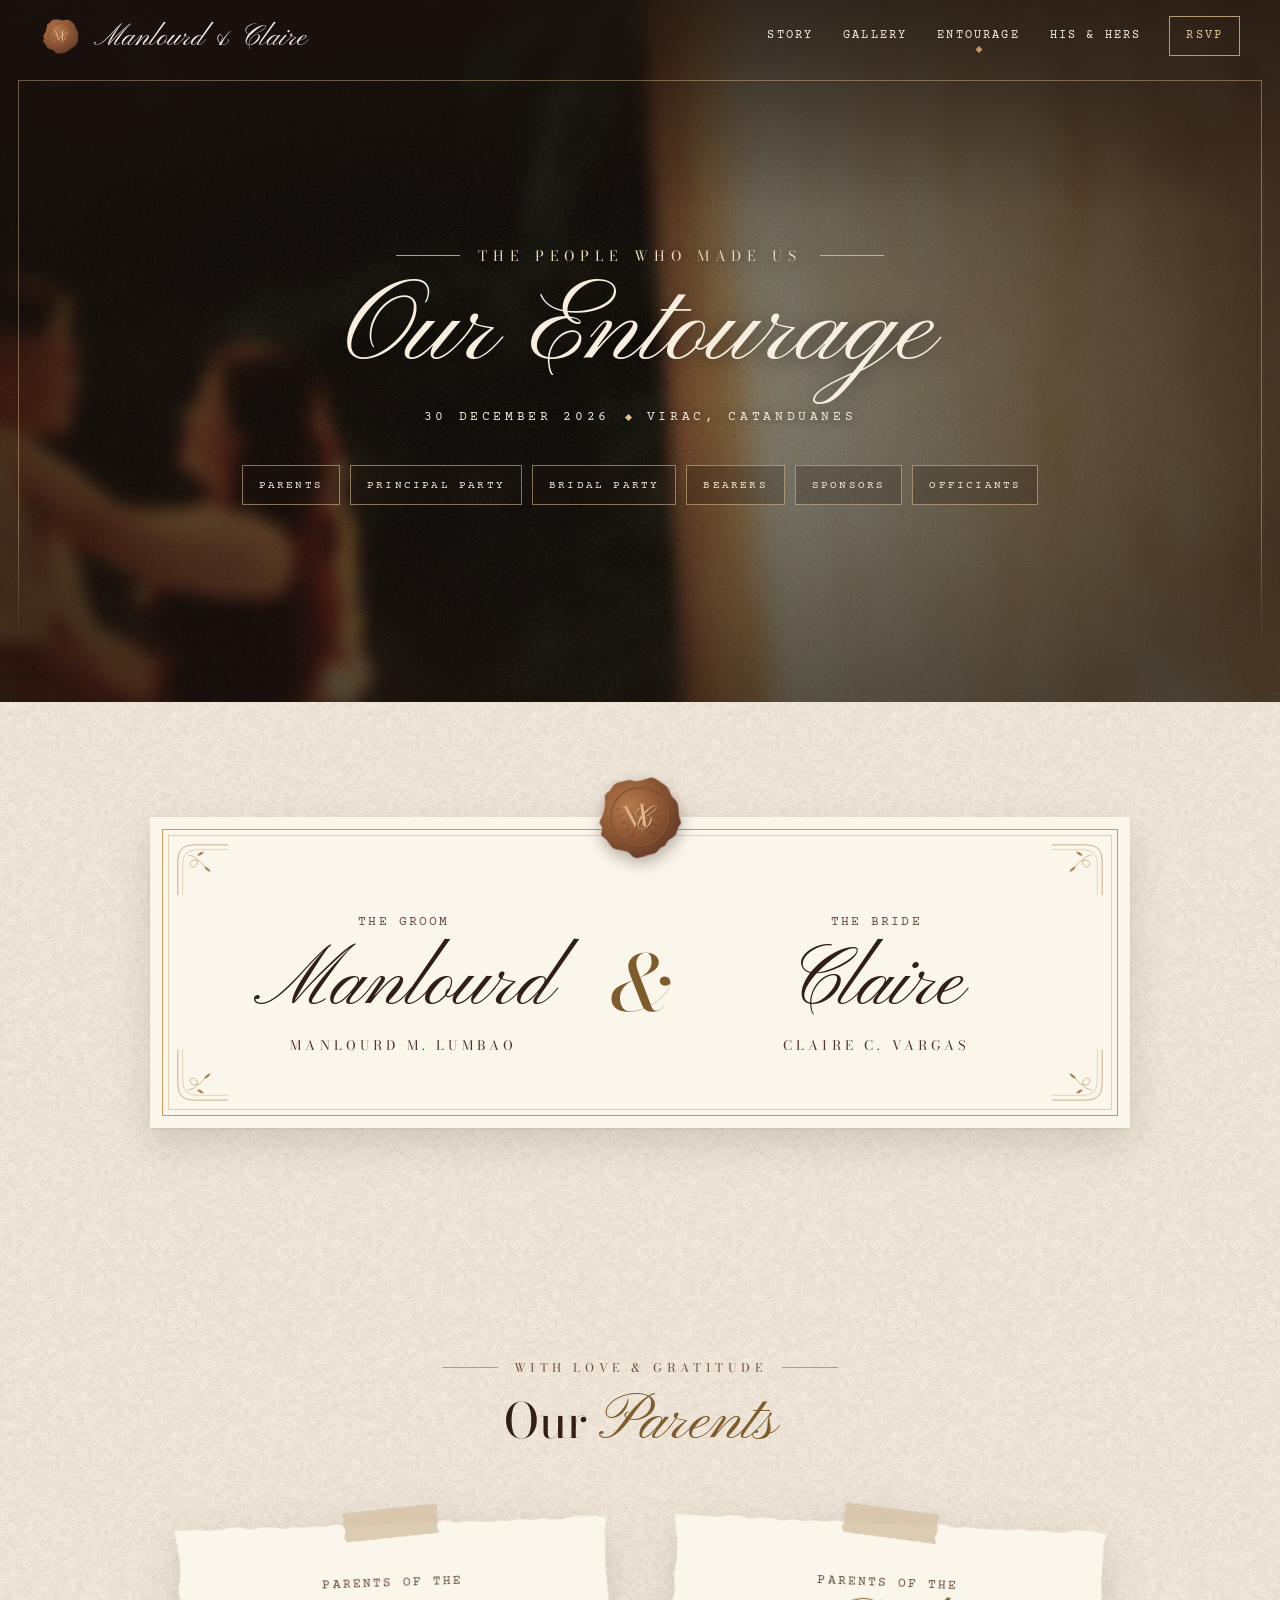
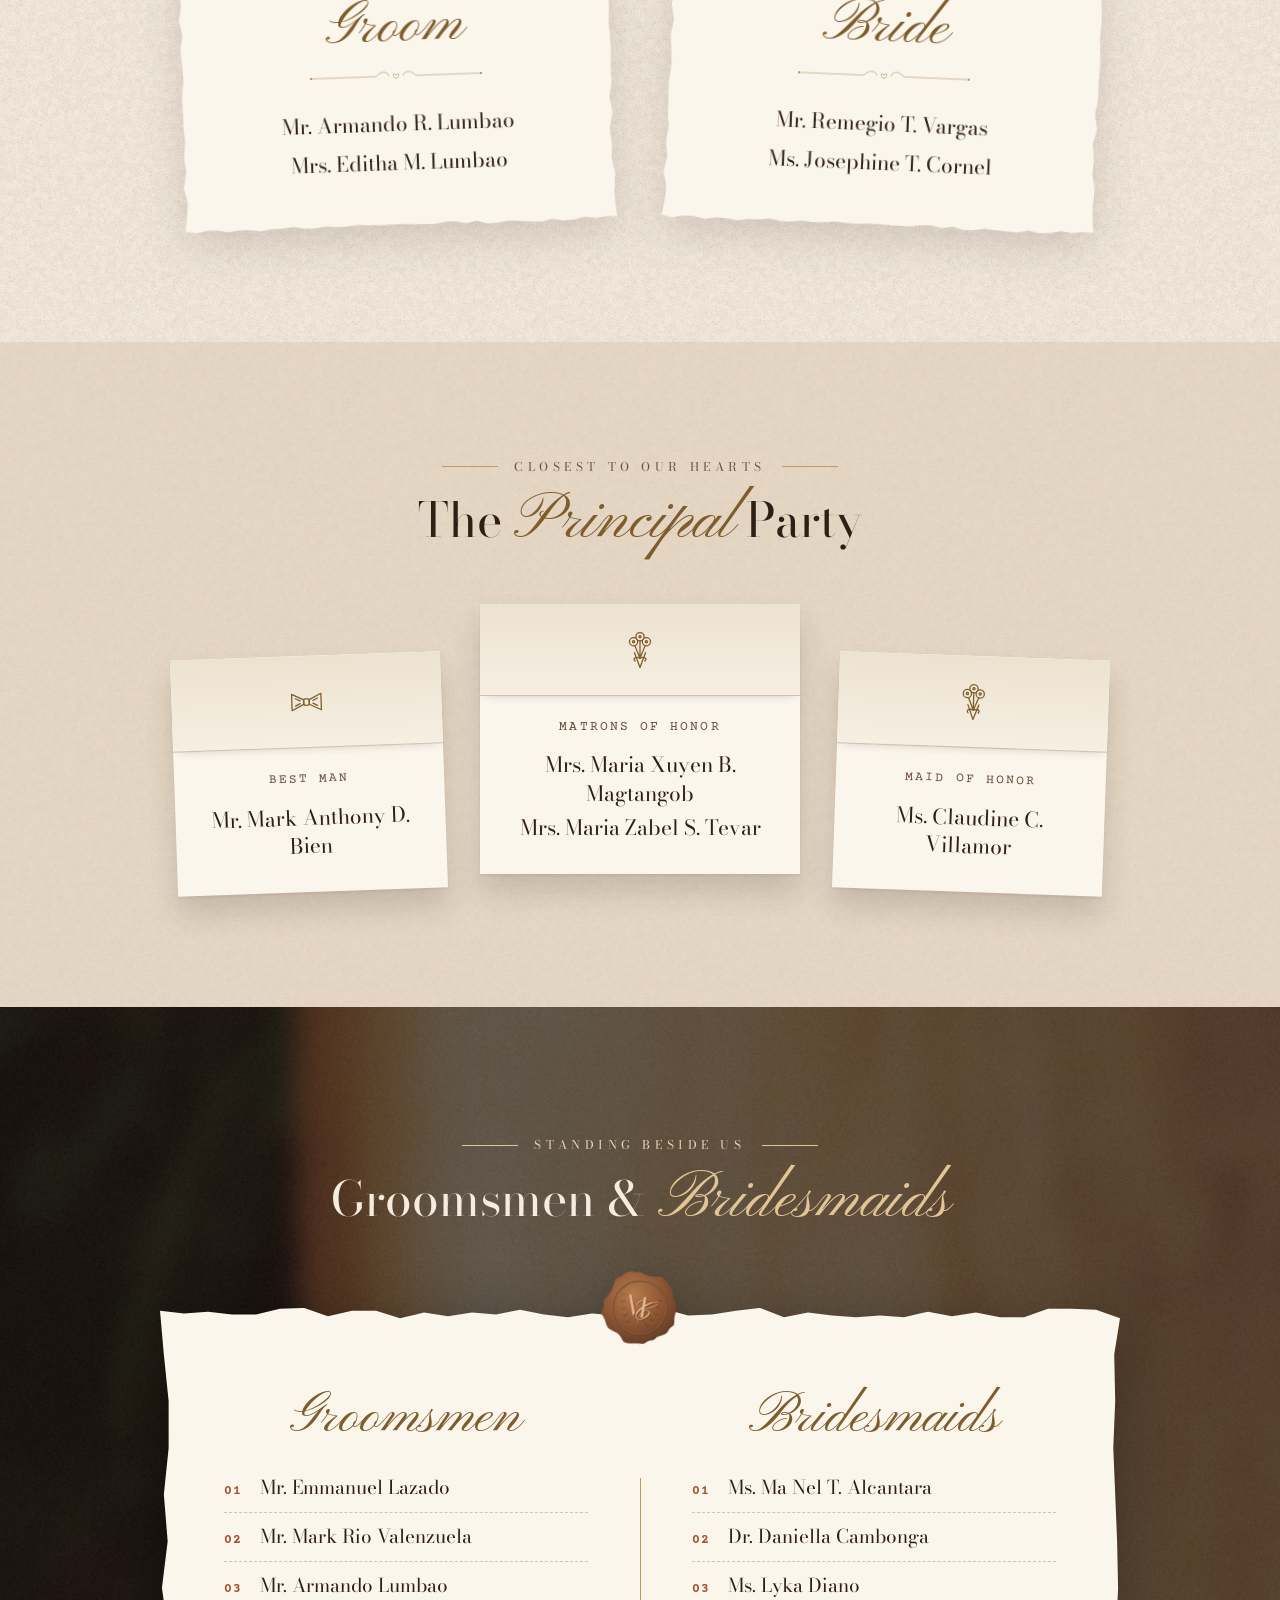
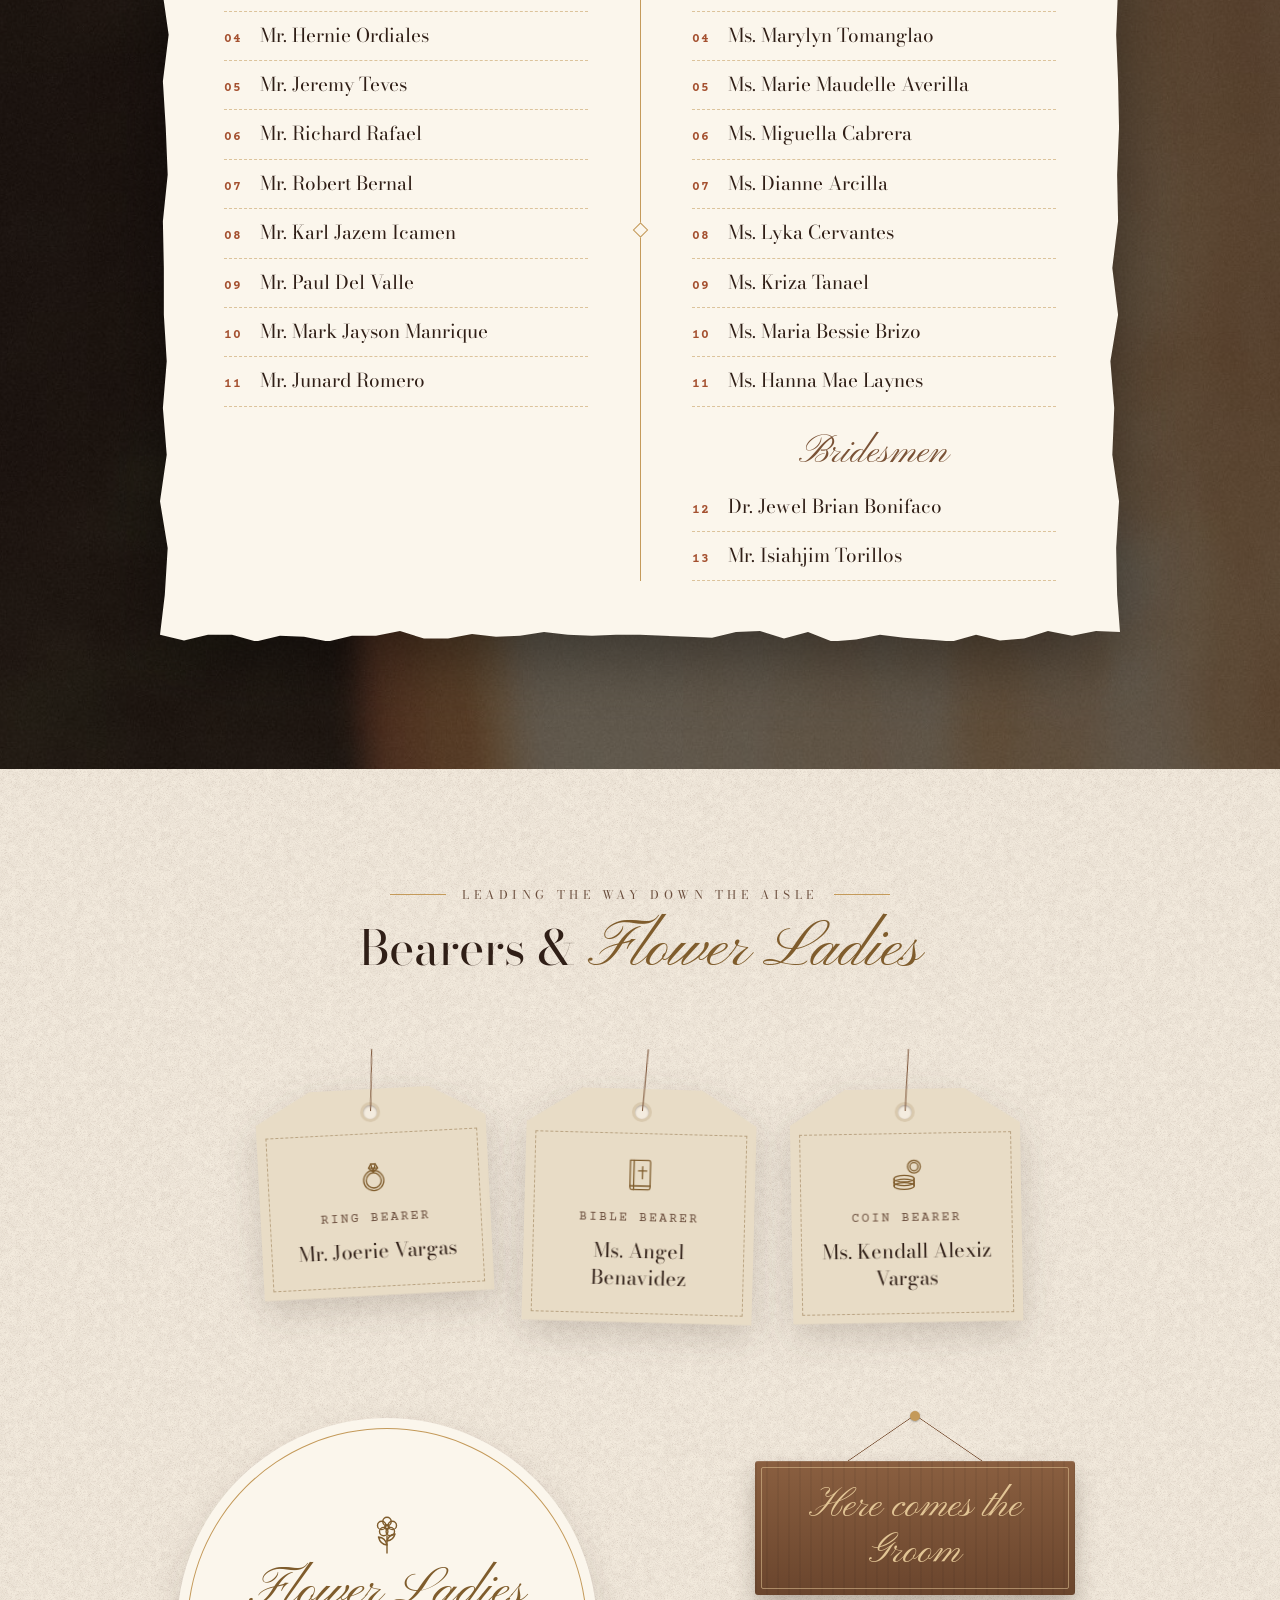
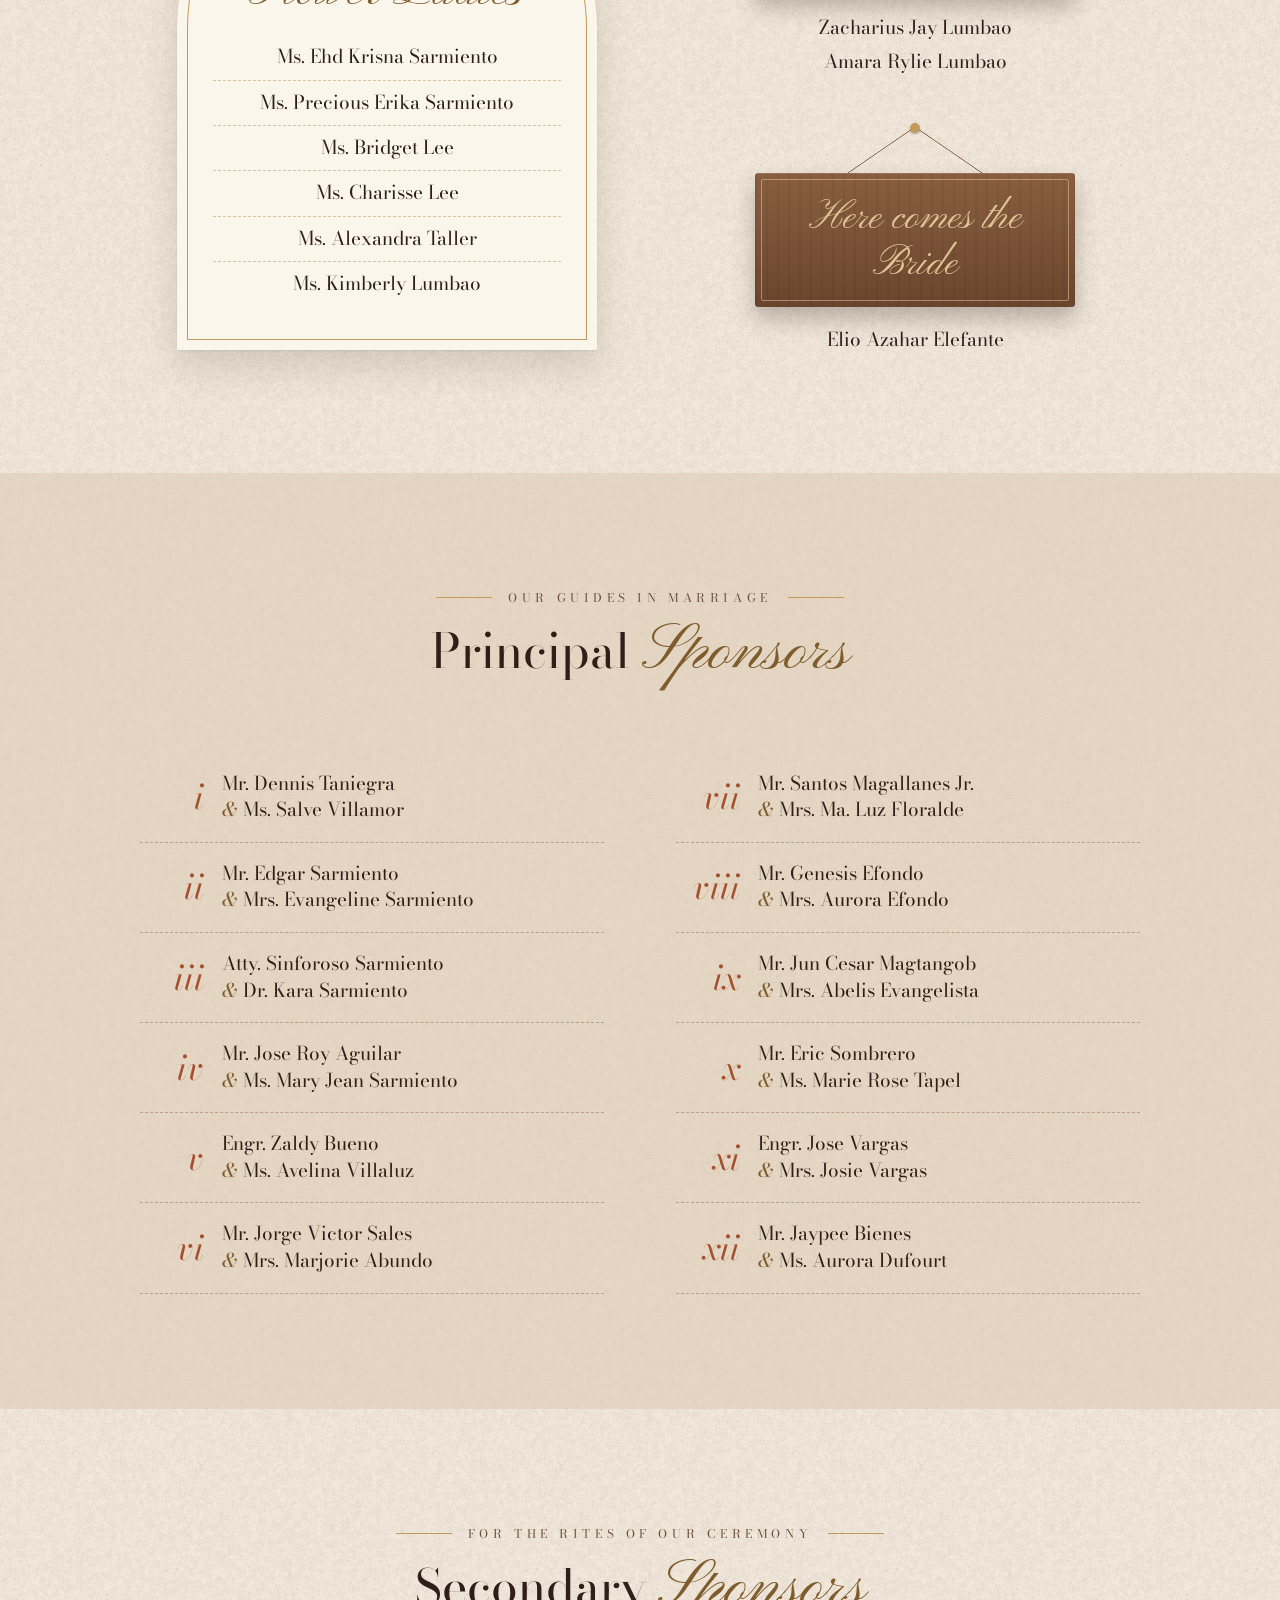
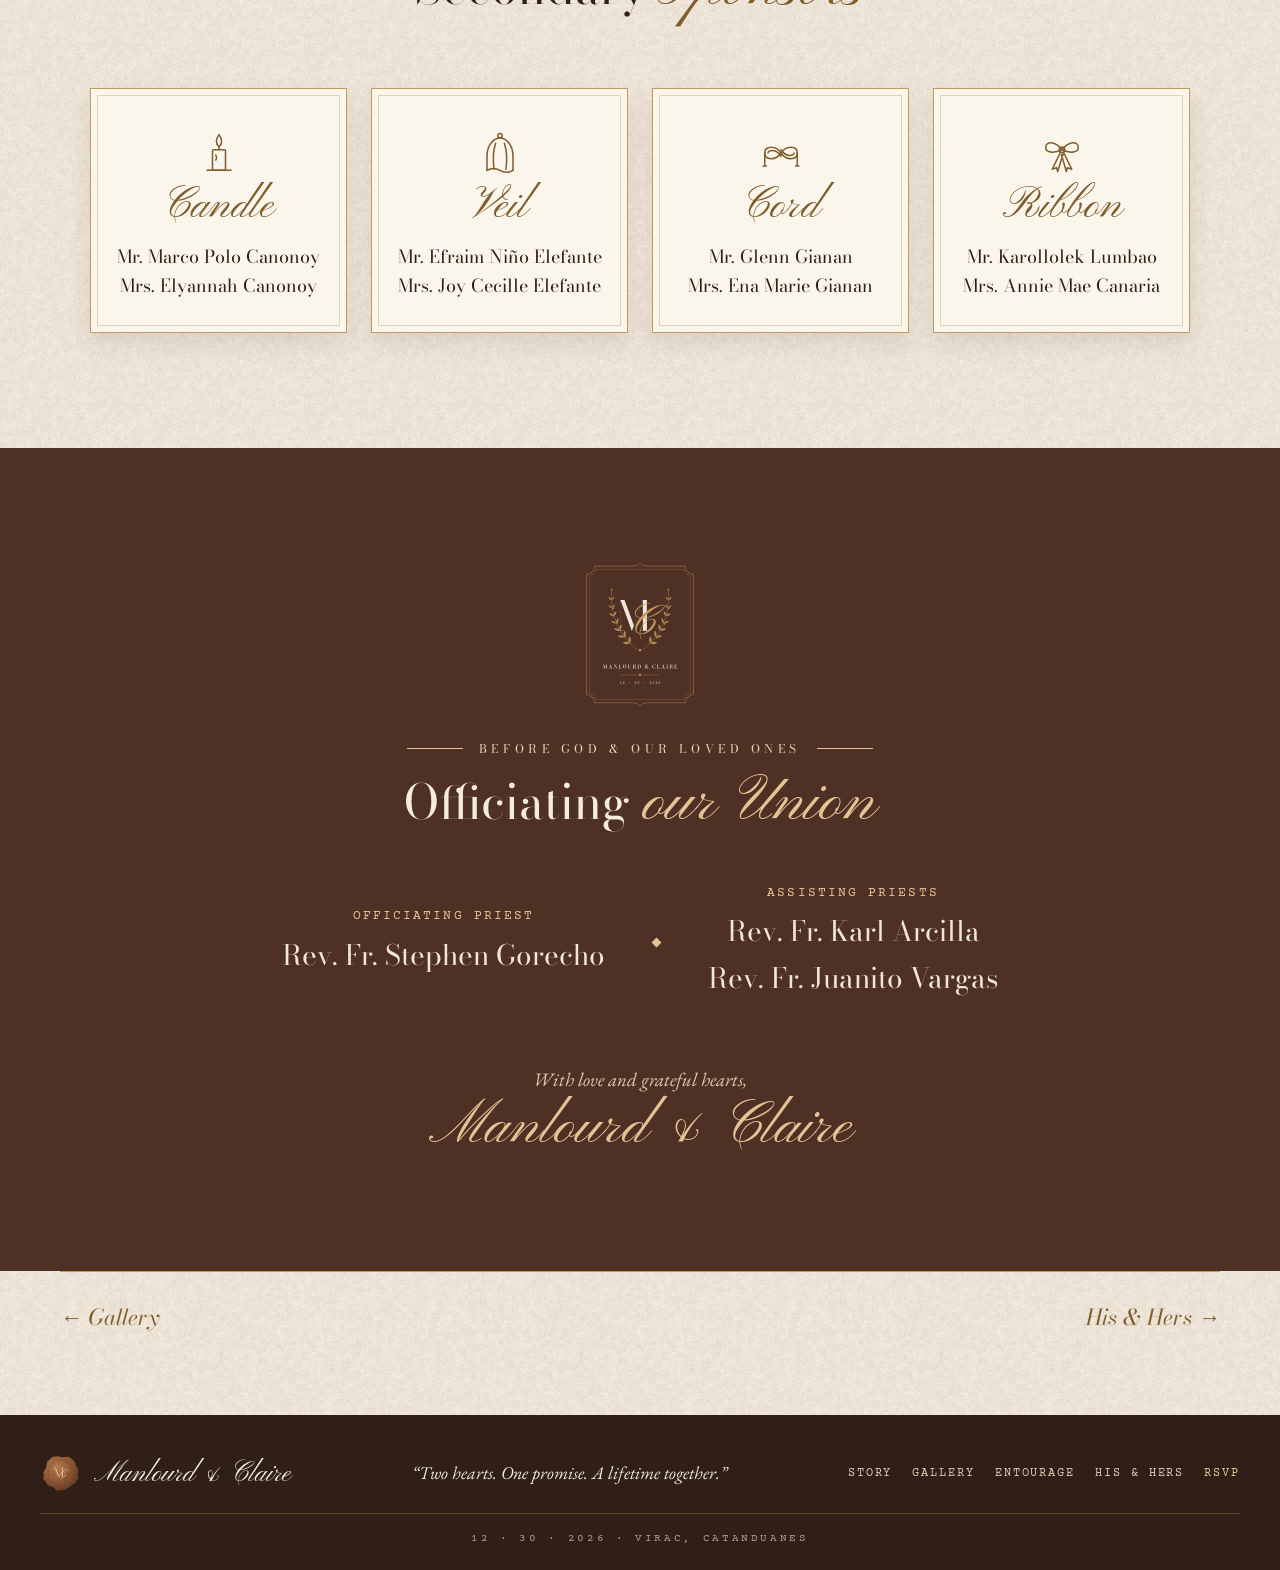
==== entourage.html @ 91a41cbd "first upload" ====
<!doctype html>
<html lang="en">
<head>
  <meta charset="utf-8">
  <meta name="viewport" content="width=device-width, initial-scale=1">
  <title>Our Entourage | Manlourd &amp; Claire</title>
  <meta name="description" content="The people who made us — the entourage of Manlourd & Claire, December 30, 2026, Virac, Catanduanes.">
  <meta name="theme-color" content="#4E3025">
  <link rel="icon" href="assets/img/wax-seal.svg" type="image/svg+xml">
  <link rel="preconnect" href="https://fonts.googleapis.com">
  <link rel="preconnect" href="https://fonts.gstatic.com" crossorigin>
  <link href="https://fonts.googleapis.com/css2?family=Bodoni+Moda:ital,opsz,wght@0,6..96,400..600;1,6..96,400&family=Courier+Prime&family=EB+Garamond:ital,wght@0,400;0,500;1,400&family=Pinyon+Script&display=swap" rel="stylesheet">
  <link rel="stylesheet" href="assets/css/style.css">
</head>
<body>
<a class="skip" href="#main">Skip to content</a>

<svg class="sprite" aria-hidden="true" focusable="false">
  <defs>
    <symbol id="i-bowtie" viewBox="0 0 48 48"><g fill="none" stroke="currentColor" stroke-width="1.4" stroke-linecap="round" stroke-linejoin="round"><path d="M8 15 L21 21.5 V26.5 L8 33 Z"/><path d="M40 15 L27 21.5 V26.5 L40 33 Z"/><rect x="21" y="20.5" width="6" height="7" rx="1.6"/><path d="M12 20 L17 22.5 M12 28 L17 25.5 M36 20 L31 22.5 M36 28 L31 25.5"/></g></symbol>
    <symbol id="i-bouquet" viewBox="0 0 48 48"><g fill="none" stroke="currentColor" stroke-width="1.4" stroke-linecap="round" stroke-linejoin="round"><circle cx="17" cy="15" r="4.5"/><circle cx="31" cy="15" r="4.5"/><circle cx="24" cy="9.5" r="4.5"/><circle cx="17" cy="15" r="1.2"/><circle cx="31" cy="15" r="1.2"/><circle cx="24" cy="9.5" r="1.2"/><path d="M18.5 19.5 L24 33 M29.5 19.5 L24 33 M24 14 V33"/><path d="M18 27 L24 43 L30 27"/><path d="M24 33 c-5 -2.5 -8 .5 -5.5 3 M24 33 c5 -2.5 8 .5 5.5 3"/></g></symbol>
    <symbol id="i-ring" viewBox="0 0 48 48"><g fill="none" stroke="currentColor" stroke-width="1.4" stroke-linecap="round" stroke-linejoin="round"><circle cx="24" cy="30" r="11"/><circle cx="24" cy="30" r="8.2"/><path d="M19 16.5 L21.5 12 H26.5 L29 16.5 L24 21 Z"/><path d="M19 16.5 H29 M21.5 12 L24 21 L26.5 12"/></g></symbol>
    <symbol id="i-bible" viewBox="0 0 48 48"><g fill="none" stroke="currentColor" stroke-width="1.4" stroke-linecap="round" stroke-linejoin="round"><path d="M13 8 H33 a2 2 0 0 1 2 2 V38 a2 2 0 0 1 -2 2 H15 a2 2 0 0 1 -2 -2 Z"/><path d="M17 8 V40"/><path d="M26.5 15 V28 M22 19.5 H31"/><path d="M13 36 H35"/></g></symbol>
    <symbol id="i-coins" viewBox="0 0 48 48"><g fill="none" stroke="currentColor" stroke-width="1.4" stroke-linecap="round" stroke-linejoin="round"><ellipse cx="22" cy="36" rx="11" ry="3.6"/><path d="M11 36 V32 M33 36 V32"/><ellipse cx="22" cy="32" rx="11" ry="3.6"/><path d="M11 32 V28 M33 32 V28"/><ellipse cx="22" cy="28" rx="11" ry="3.6"/><circle cx="33" cy="15" r="7"/><circle cx="33" cy="15" r="4.4"/></g></symbol>
    <symbol id="i-flower" viewBox="0 0 48 48"><g fill="none" stroke="currentColor" stroke-width="1.4" stroke-linecap="round" stroke-linejoin="round"><circle cx="24" cy="11.5" r="4.2"/><circle cx="29.3" cy="15.4" r="4.2"/><circle cx="27.3" cy="21.6" r="4.2"/><circle cx="20.7" cy="21.6" r="4.2"/><circle cx="18.7" cy="15.4" r="4.2"/><circle cx="24" cy="17" r="2.2"/><path d="M24 26 V43"/><path d="M24 35 c-4 -.5 -7.5 -3.5 -8.5 -8 4.5 .5 7.5 3.5 8.5 8z"/><path d="M24 31 c4 -.5 7 -3 8 -7 -4 .5 -7 3 -8 7z"/></g></symbol>
    <symbol id="i-candle" viewBox="0 0 48 48"><g fill="none" stroke="currentColor" stroke-width="1.4" stroke-linecap="round" stroke-linejoin="round"><rect x="18" y="21" width="12" height="19" rx="1"/><path d="M13 40 H35"/><path d="M24 21 V18"/><path d="M24 18 c-3.5 -3 -2.5 -7.5 0 -11 2.5 3.5 3.5 8 0 11z"/><path d="M21 26 c1 1.5 1 3 0 4.5"/></g></symbol>
    <symbol id="i-veil" viewBox="0 0 48 48"><g fill="none" stroke="currentColor" stroke-width="1.4" stroke-linecap="round" stroke-linejoin="round"><circle cx="24" cy="8" r="2"/><path d="M24 10 c-8 1 -12 9 -12 17 V40 M24 10 c8 1 12 9 12 17 V40"/><path d="M12 40 q6 -3.5 12 0 q6 3.5 12 0"/><path d="M20 15 c-2.5 7 -2.5 16 -1.5 24 M28 15 c2.5 7 2.5 16 1.5 24"/></g></symbol>
    <symbol id="i-cord" viewBox="0 0 48 48"><g fill="none" stroke="currentColor" stroke-width="1.4" stroke-linecap="round" stroke-linejoin="round"><path d="M24 24 c-4.5 -7 -15 -7 -15 0 s10.5 7 15 0 c4.5 -7 15 -7 15 0 s-10.5 7 -15 0z"/><path d="M24 27 c-4.5 -7 -12 -6 -12 -3 M24 21 c4.5 7 12 6 12 3"/><path d="M9 24 V36 M39 24 V36 M7.5 36 H10.5 M37.5 36 H40.5"/></g></symbol>
    <symbol id="i-ribbon" viewBox="0 0 48 48"><g fill="none" stroke="currentColor" stroke-width="1.4" stroke-linecap="round" stroke-linejoin="round"><path d="M24 21 c-6 -8 -15 -8.5 -15 -2 0 5.5 9 5 15 2z"/><path d="M24 21 c6 -8 15 -8.5 15 -2 0 5.5 -9 5 -15 2z"/><circle cx="24" cy="21" r="2.6"/><path d="M22.5 23.5 L15 39 L19 37.5 L20 41 L25 25 M25.5 23.5 L33 39 L29 37.5 L28 41 L23.5 25.5"/></g></symbol>
  </defs>
</svg>

<header class="site-header over-hero">
  <div class="bar">
    <a class="mark" href="index.html" aria-label="Manlourd and Claire, home"><img src="assets/img/wax-seal.svg" alt="" width="260" height="260"><span class="script">Manlourd &amp; Claire</span></a>
    <nav class="nav" aria-label="Main">
      <button class="menu-btn" type="button" aria-expanded="false" aria-controls="menu">Menu</button>
      <ul id="menu">
        <li><a href="story.html">Story</a></li>
        <li><a href="gallery.html">Gallery</a></li>

        <li><a href="entourage.html" aria-current="page">Entourage</a></li>
        <li><a href="qna.html">His &amp; Hers</a></li>
        <li><a class="rsvp-link" href="index.html#rsvp">RSVP</a></li>
      </ul>
    </nav>
  </div>
</header>

<main id="main">

  <!-- Banner -->
  <section class="ent-hero" aria-labelledby="ent-title">
    <div class="hero-mat" aria-hidden="true"></div>
    <div class="ent-hero-copy">
      <p class="hero-kicker">The people who made us</p>
      <h1 class="script" id="ent-title">Our Entourage</h1>
      <p class="hero-date"><span>30 December 2026</span><span class="dot" aria-hidden="true"></span><span>Virac, Catanduanes</span></p>
      <nav class="ent-index" aria-label="Entourage sections">
        <a href="#parents">Parents</a>
        <a href="#principal-party">Principal party</a>
        <a href="#bridal-party">Bridal party</a>
        <a href="#bearers">Bearers</a>
        <a href="#sponsors">Sponsors</a>
        <a href="#officiants">Officiants</a>
      </nav>
    </div>
  </section>

  <!-- The couple -->
  <section class="ent-sec" aria-label="The couple">
    <div class="wrap">
      <div class="couple-card reveal">
        <img class="couple-seal" src="assets/img/wax-seal.svg" alt="" width="260" height="260">
        <img class="corner tl" src="assets/img/corner-flourish.svg" alt="">
        <img class="corner tr" src="assets/img/corner-flourish.svg" alt="">
        <img class="corner bl" src="assets/img/corner-flourish.svg" alt="">
        <img class="corner br" src="assets/img/corner-flourish.svg" alt="">
        <div class="couple-who">
          <p class="label">The groom</p>
          <p class="couple-name">Manlourd</p>
          <p class="couple-full">MANLOURD M. LUMBAO</p>
        </div>
        <p class="couple-amp" aria-hidden="true">&amp;</p>
        <div class="couple-who">
          <p class="label">The bride</p>
          <p class="couple-name">Claire</p>
          <p class="couple-full">CLAIRE C. VARGAS</p>
        </div>
      </div>
    </div>
  </section>

  <!-- Parents -->
  <section class="ent-sec" id="parents" aria-labelledby="h-parents">
    <div class="wrap">
      <header class="ent-head reveal">
        <p class="kicker">With love &amp; gratitude</p>
        <h2 id="h-parents">Our <span class="script">Parents</span></h2>
      </header>
      <div class="notes">
        <article class="note tilt-l reveal">
          <span class="tape" aria-hidden="true"></span>
          <div class="note-body deckle">
            <p class="label">Parents of the</p>
            <h3 class="script">Groom</h3>
            <img class="divider" src="assets/img/heart-divider.svg" alt="">
            <ul class="note-names">
              <li>Mr. Armando R. Lumbao</li>
              <li>Mrs. Editha M. Lumbao</li>
            </ul>
          </div>
        </article>
        <article class="note tilt-r reveal">
          <span class="tape" aria-hidden="true"></span>
          <div class="note-body deckle">
            <p class="label">Parents of the</p>
            <h3 class="script">Bride</h3>
            <img class="divider" src="assets/img/heart-divider.svg" alt="">
            <ul class="note-names">
              <li>Mr. Remegio T. Vargas</li>
              <li>Ms. Josephine T. Cornel</li>
            </ul>
          </div>
        </article>
      </div>
    </div>
  </section>

  <!-- Best man, matrons & maid of honor -->
  <section class="ent-sec ent-sec--beige" id="principal-party" aria-labelledby="h-principal-party">
    <div class="wrap">
      <header class="ent-head reveal">
        <p class="kicker">Closest to our hearts</p>
        <h2 id="h-principal-party">The <span class="script">Principal</span> Party</h2>
      </header>
      <div class="places">
        <article class="placecard reveal">
          <svg class="ico" aria-hidden="true"><use href="#i-bowtie"/></svg>
          <p class="label">Best man</p>
          <ul class="placecard-names"><li>Mr. Mark Anthony D. Bien</li></ul>
        </article>
        <article class="placecard placecard--lead reveal">
          <svg class="ico" aria-hidden="true"><use href="#i-bouquet"/></svg>
          <p class="label">Matrons of honor</p>
          <ul class="placecard-names"><li>Mrs. Maria Xuyen B. Magtangob</li><li>Mrs. Maria Zabel S. Tevar</li></ul>
        </article>
        <article class="placecard reveal">
          <svg class="ico" aria-hidden="true"><use href="#i-bouquet"/></svg>
          <p class="label">Maid of honor</p>
          <ul class="placecard-names"><li>Ms. Claudine C. Villamor</li></ul>
        </article>
      </div>
    </div>
  </section>

  <!-- Groomsmen & bridesmaids -->
  <section class="party" id="bridal-party" aria-labelledby="h-party">
    <div class="wrap">
      <header class="ent-head ent-head--light reveal">
        <p class="kicker">Standing beside us</p>
        <h2 id="h-party">Groomsmen &amp; <span class="script">Bridesmaids</span></h2>
      </header>
      <div class="programme reveal">
        <img class="programme-seal" src="assets/img/wax-seal.svg" alt="" width="260" height="260">
        <div class="programme-body deckle">
          <div class="programme-col">
            <h3 class="script">Groomsmen</h3>
            <ol class="names numbered stagger">
              <li>Mr. Emmanuel Lazado</li>
              <li>Mr. Mark Rio Valenzuela</li>
              <li>Mr. Armando Lumbao</li>
              <li>Mr. Hernie Ordiales</li>
              <li>Mr. Jeremy Teves</li>
              <li>Mr. Richard Rafael</li>
              <li>Mr. Robert Bernal</li>
              <li>Mr. Karl Jazem Icamen</li>
              <li>Mr. Paul Del Valle</li>
              <li>Mr. Mark Jayson Manrique</li>
              <li>Mr. Junard Romero</li>
            </ol>
          </div>
          <div class="programme-spine" aria-hidden="true"><span></span></div>
          <div class="programme-col">
            <h3 class="script">Bridesmaids</h3>
            <ol class="names numbered stagger">
              <li>Ms. Ma Nel T. Alcantara</li>
              <li>Dr. Daniella Cambonga</li>
              <li>Ms. Lyka Diano</li>
              <li>Ms. Marylyn Tomanglao</li>
              <li>Ms. Marie Maudelle Averilla</li>
              <li>Ms. Miguella Cabrera</li>
              <li>Ms. Dianne Arcilla</li>
              <li>Ms. Lyka Cervantes</li>
              <li>Ms. Kriza Tanael</li>
              <li>Ms. Maria Bessie Brizo</li>
              <li>Ms. Hanna Mae Laynes</li>
            </ol>
            <h4 class="script bridesmen">Bridesmen</h4>
            <ol class="names numbered stagger" style="counter-reset: n 11;">
              <li>Dr. Jewel Brian Bonifaco</li>
              <li>Mr. Isiahjim Torillos</li>
            </ol>
          </div>
        </div>
      </div>
    </div>
  </section>

  <!-- Bearers, flower ladies & sign bearers -->
  <section class="ent-sec" id="bearers" aria-labelledby="h-bearers">
    <div class="wrap">
      <header class="ent-head reveal">
        <p class="kicker">Leading the way down the aisle</p>
        <h2 id="h-bearers">Bearers &amp; <span class="script">Flower Ladies</span></h2>
      </header>

      <div class="tags">
        <article class="tag-wrap reveal">
          <div class="tag">
            <svg class="ico" aria-hidden="true"><use href="#i-ring"/></svg>
            <p class="label">Ring bearer</p>
            <p class="tag-name">Mr. Joerie Vargas</p>
          </div>
        </article>
        <article class="tag-wrap reveal">
          <div class="tag">
            <svg class="ico" aria-hidden="true"><use href="#i-bible"/></svg>
            <p class="label">Bible bearer</p>
            <p class="tag-name">Ms. Angel Benavidez</p>
          </div>
        </article>
        <article class="tag-wrap reveal">
          <div class="tag">
            <svg class="ico" aria-hidden="true"><use href="#i-coins"/></svg>
            <p class="label">Coin bearer</p>
            <p class="tag-name">Ms. Kendall Alexiz Vargas</p>
          </div>
        </article>
      </div>

      <div class="little-row">
        <article class="arch reveal" aria-labelledby="h-flowers">
          <svg class="ico" aria-hidden="true"><use href="#i-flower"/></svg>
          <h3 class="script" id="h-flowers">Flower Ladies</h3>
          <ul class="arch-names">
            <li>Ms. Ehd Krisna Sarmiento</li>
            <li>Ms. Precious Erika Sarmiento</li>
            <li>Ms. Bridget Lee</li>
            <li>Ms. Charisse Lee</li>
            <li>Ms. Alexandra Taller</li>
            <li>Ms. Kimberly Lumbao</li>
          </ul>
        </article>

        <div class="signs">
          <article class="sign-wrap reveal">
            <div class="board"><p class="script">Here comes the Groom</p></div>
            <ul class="sign-names"><li>Zacharius Jay Lumbao</li><li>Amara Rylie Lumbao</li></ul>
          </article>
          <article class="sign-wrap reveal">
            <div class="board"><p class="script">Here comes the Bride</p></div>
            <ul class="sign-names"><li>Elio Azahar Elefante</li></ul>
          </article>
        </div>
      </div>
    </div>
  </section>

  <!-- Principal sponsors -->
  <section class="ent-sec ent-sec--beige" id="sponsors" aria-labelledby="h-principal">
    <div class="wrap">
      <header class="ent-head reveal">
        <p class="kicker">Our guides in marriage</p>
        <h2 id="h-principal">Principal <span class="script">Sponsors</span></h2>
      </header>
      <ol class="ledger reveal stagger">
        <li><span class="num" aria-hidden="true">i</span><span class="pair"><span>Mr. Dennis Taniegra</span><span><span class="amp">&amp;</span>Ms. Salve Villamor</span></span></li>
        <li><span class="num" aria-hidden="true">ii</span><span class="pair"><span>Mr. Edgar Sarmiento</span><span><span class="amp">&amp;</span>Mrs. Evangeline Sarmiento</span></span></li>
        <li><span class="num" aria-hidden="true">iii</span><span class="pair"><span>Atty. Sinforoso Sarmiento</span><span><span class="amp">&amp;</span>Dr. Kara Sarmiento</span></span></li>
        <li><span class="num" aria-hidden="true">iv</span><span class="pair"><span>Mr. Jose Roy Aguilar</span><span><span class="amp">&amp;</span>Ms. Mary Jean Sarmiento</span></span></li>
        <li><span class="num" aria-hidden="true">v</span><span class="pair"><span>Engr. Zaldy Bueno</span><span><span class="amp">&amp;</span>Ms. Avelina Villaluz</span></span></li>
        <li><span class="num" aria-hidden="true">vi</span><span class="pair"><span>Mr. Jorge Victor Sales</span><span><span class="amp">&amp;</span>Mrs. Marjorie Abundo</span></span></li>
        <li><span class="num" aria-hidden="true">vii</span><span class="pair"><span>Mr. Santos Magallanes Jr.</span><span><span class="amp">&amp;</span>Mrs. Ma. Luz Floralde</span></span></li>
        <li><span class="num" aria-hidden="true">viii</span><span class="pair"><span>Mr. Genesis Efondo</span><span><span class="amp">&amp;</span>Mrs. Aurora Efondo</span></span></li>
        <li><span class="num" aria-hidden="true">ix</span><span class="pair"><span>Mr. Jun Cesar Magtangob</span><span><span class="amp">&amp;</span>Mrs. Abelis Evangelista</span></span></li>
        <li><span class="num" aria-hidden="true">x</span><span class="pair"><span>Mr. Eric Sombrero</span><span><span class="amp">&amp;</span>Ms. Marie Rose Tapel</span></span></li>
        <li><span class="num" aria-hidden="true">xi</span><span class="pair"><span>Engr. Jose Vargas</span><span><span class="amp">&amp;</span>Mrs. Josie Vargas</span></span></li>
        <li><span class="num" aria-hidden="true">xii</span><span class="pair"><span>Mr. Jaypee Bienes</span><span><span class="amp">&amp;</span>Ms. Aurora Dufourt</span></span></li>
      </ol>
    </div>
  </section>

  <!-- Secondary sponsors -->
  <section class="ent-sec" aria-labelledby="h-secondary">
    <div class="wrap">
      <header class="ent-head reveal">
        <p class="kicker">For the rites of our ceremony</p>
        <h2 id="h-secondary">Secondary <span class="script">Sponsors</span></h2>
      </header>
      <div class="rites">
        <article class="rite reveal">
          <svg class="ico" aria-hidden="true"><use href="#i-candle"/></svg>
          <h3 class="script">Candle</h3>
          <ul><li>Mr. Marco Polo Canonoy</li><li>Mrs. Elyannah Canonoy</li></ul>
        </article>
        <article class="rite reveal">
          <svg class="ico" aria-hidden="true"><use href="#i-veil"/></svg>
          <h3 class="script">Veil</h3>
          <ul><li>Mr. Efraim Niño Elefante</li><li>Mrs. Joy Cecille Elefante</li></ul>
        </article>
        <article class="rite reveal">
          <svg class="ico" aria-hidden="true"><use href="#i-cord"/></svg>
          <h3 class="script">Cord</h3>
          <ul><li>Mr. Glenn Gianan</li><li>Mrs. Ena Marie Gianan</li></ul>
        </article>
        <article class="rite reveal">
          <svg class="ico" aria-hidden="true"><use href="#i-ribbon"/></svg>
          <h3 class="script">Ribbon</h3>
          <ul><li>Mr. Karollolek Lumbao</li><li>Mrs. Annie Mae Canaria</li></ul>
        </article>
      </div>
    </div>
  </section>

  <!-- Officiants -->
  <section class="officiants" id="officiants" aria-labelledby="h-officiants">
    <div class="wrap">
      <img class="officiants-crest" src="assets/img/crest-on-dark.svg" alt="" width="440" height="560" loading="lazy">
      <header class="ent-head ent-head--light reveal">
        <p class="kicker">Before God &amp; our loved ones</p>
        <h2 id="h-officiants">Officiating <span class="script">our Union</span></h2>
      </header>
      <div class="officiant-row reveal">
        <div><p class="label">Officiating priest</p><p class="officiant-name">Rev. Fr. Stephen Gorecho</p></div>
        <span class="officiant-dot" aria-hidden="true"></span>
        <div><p class="label">Assisting priests</p><p class="officiant-name">Rev. Fr. Karl Arcilla</p><p class="officiant-name">Rev. Fr. Juanito Vargas</p></div>
      </div>
      <p class="officiants-sign italic">With love and grateful hearts,</p>
      <p class="script officiants-names">Manlourd &amp; Claire</p>
    </div>
  </section>

  <div class="wrap">
    <nav class="pager" aria-label="More pages">
      <a href="gallery.html">← Gallery</a>
      <a href="qna.html">His &amp; Hers →</a>
    </nav>
  </div>
</main>

<footer class="site-footer">
  <div class="foot">
    <a class="mark" href="index.html" aria-label="Manlourd and Claire, home"><img src="assets/img/wax-seal.svg" alt="" width="260" height="260" loading="lazy"><span class="script">Manlourd &amp; Claire</span></a>
    <p class="quote">“Two hearts. One promise. A lifetime together.”</p>
    <nav aria-label="Footer">
      <ul><li><a href="story.html">Story</a></li><li><a href="gallery.html">Gallery</a></li><li><a href="entourage.html">Entourage</a></li><li><a href="qna.html">His &amp; Hers</a></li><li><a href="index.html#rsvp" style="color: var(--gold-light);">RSVP</a></li></ul>
    </nav>
  </div>
  <p class="fine">12 · 30 · 2026 · VIRAC, CATANDUANES</p>
</footer>

<script src="assets/js/content.js"></script>
<script src="assets/js/main.js"></script>
<script src="assets/js/motion.js"></script>
</body>
</html>
---- assets/css/style.css ----
/* ==========================================================
   Manlourd & Claire — Golden Hour Heirloom
   One stylesheet for every page. Colours, fonts and spacing
   come from the brand kit; change them here, in :root.
   ========================================================== */

:root {
  /* paper */
  --parchment: #F4ECDF;
  --paper-light: #FBF6EC;
  --warm-beige: #E8DCC6;
  --soft-beige: #DCCBB2;
  /* ink */
  --dark-chocolate: #301F17;
  --espresso: #4E3025;
  --ink-muted: #6B4E3D;
  --deep-night: #241812;
  /* supporting browns */
  --mocha: #7A5236;
  --chestnut: #A36A42;
  --caramel: #C08E5B;
  --warm-taupe: #B79F8B;
  --dusty-taupe: #A68C7A;
  /* gold */
  --gold: #C49A5A;          /* lines, frames — never small text */
  --gold-text: #7F5C2C;     /* readable gold on paper */
  --gold-light: #E2C595;    /* gold text on dark */
  /* accents */
  --moss: #55533A;
  --dusty-rose: #C9969A;
  --blush: #EBC2AE;

  --font-script: "Pinyon Script", "Snell Roundhand", cursive;
  --font-display: "Bodoni Moda", Didot, Georgia, serif;
  --font-body: "EB Garamond", Garamond, Georgia, serif;
  --font-detail: "Courier Prime", "Courier New", monospace;

  --shadow-paper: 0 1px 2px rgba(48,31,23,.08), 0 16px 36px rgba(48,31,23,.14);
  --shadow-photo: 0 12px 28px rgba(48,31,23,.22);
  --max: 1240px;
  --gutter: clamp(16px, 4vw, 40px);
}

/* ---------- base ---------- */
*, *::before, *::after { box-sizing: border-box; }
html { scroll-behavior: smooth; }
body {
  margin: 0;
  background: var(--parchment) url("../img/paper-grain.png") repeat;
  background-size: 360px 360px;
  color: var(--dark-chocolate);
  font-family: var(--font-body);
  font-size: 19px;
  line-height: 1.6;
  -webkit-font-smoothing: antialiased;
  overflow-x: clip;
}
html { overflow-x: clip; }
img { max-width: 100%; height: auto; display: block; }
[hidden] { display: none !important; }
a { color: var(--gold-text); text-decoration-thickness: 1px; text-underline-offset: 4px; }
a:hover { color: var(--espresso); }
:focus-visible { outline: 2px solid var(--gold-text); outline-offset: 3px; }
h1, h2, h3 { font-weight: 400; margin: 0; }
p { margin: 0; }
.wrap { max-width: var(--max); margin: 0 auto; padding-inline: var(--gutter); }
.sr-only { position: absolute; width: 1px; height: 1px; overflow: hidden; clip: rect(0 0 0 0); white-space: nowrap; }
.skip { position: absolute; left: -999px; top: 8px; background: var(--espresso); color: var(--parchment); padding: 10px 16px; z-index: 100; }
.skip:focus { left: 8px; }

/* ---------- type helpers ---------- */
.script { font-family: var(--font-script); font-weight: 400; line-height: 1.1; }
.display { font-family: var(--font-display); }
.italic { font-style: italic; }
.mono, .label {
  font-family: var(--font-detail);
  font-size: 13px;
  letter-spacing: .16em;
  text-transform: uppercase;
  line-height: 1.5;
}
.label-sm { font-family: var(--font-detail); font-size: 11px; letter-spacing: .14em; color: var(--ink-muted); }
.eyebrow { font-family: var(--font-display); font-size: 13px; letter-spacing: .32em; text-transform: uppercase; }
.muted { color: var(--ink-muted); }
.gold { color: var(--gold-text); }
.section-title { font-family: var(--font-display); font-size: clamp(32px, 4vw, 46px); line-height: 1.1; }
.section-title .script { font-size: 1.4em; color: var(--gold-text); }
.lead { font-size: clamp(19px, 1.6vw, 21px); line-height: 1.6; color: var(--espresso); }
.typed { font-family: var(--font-detail); font-size: 15px; line-height: 1.85; color: var(--espresso); }
.typed p + p { margin-top: 16px; }
.placeholder-text { color: var(--ink-muted); font-style: italic; }

/* ---------- paper details ---------- */
.deckle {
  clip-path: polygon(0% .3%,2.5% .6%,5% .4%,7.5% .7%,10% .7%,12.5% .1%,15% 0%,17.5% .9%,20% .3%,22.5% .3%,25% 1.1%,27.5% .5%,30% .9%,32.5% .5%,35% .7%,37.5% .2%,40% .7%,42.5% 1%,45% .6%,47.5% .8%,50% .7%,52.5% .1%,55% .8%,57.5% .7%,60% .3%,62.5% 0%,65% 1%,67.5% .5%,70% .8%,72.5% 1%,75% .8%,77.5% 1%,80% .4%,82.5% .9%,85% .5%,87.5% 1%,90% 1%,92.5% .1%,95% .1%,97.5% .2%,100% 1.1%,99.4% 5%,99.5% 10%,99.3% 15%,99.5% 20%,99.7% 25%,99.8% 30%,99.6% 35%,99.8% 40%,99.9% 45%,99.7% 50%,99.8% 55%,99.2% 60%,99.8% 65%,99% 70%,99.4% 75%,99.2% 80%,99.9% 85%,99.6% 90%,99.7% 95%,100% 99%,97.5% 98.9%,95% 99.4%,92.5% 98.9%,90% 99.7%,87.5% 99.9%,85% 99.3%,82.5% 100%,80% 99.8%,77.5% 99.6%,75% 99.3%,72.5% 99.8%,70% 100%,67.5% 99%,65% 99.7%,62.5% 98.9%,60% 99%,57.5% 99.6%,55% 99.5%,52.5% 99.4%,50% 99.3%,47.5% 99.3%,45% 99.4%,42.5% 99.3%,40% 99%,37.5% 99.4%,35% 99.5%,32.5% 99.2%,30% 99.7%,27.5% 99.7%,25% 98.9%,22.5% 99.4%,20% 99.4%,17.5% 100%,15% 99.5%,12.5% 99.4%,10% 100%,7.5% 99.3%,5% 99.3%,2.5% 99.9%,0% 99.3%,.5% 95%,.8% 90%,0% 85%,.7% 80%,.3% 75%,.7% 70%,.4% 65%,.4% 60%,.3% 55%,.8% 50%,.6% 45%,.3% 40%,.9% 35%,.2% 30%,.8% 25%,.4% 20%,.9% 15%,.9% 10%,.4% 5%);
}
.paper { background: var(--paper-light); box-shadow: var(--shadow-paper); }
.tape {
  position: absolute;
  width: 96px; height: 30px;
  background: rgba(214,196,166,.82);
  clip-path: polygon(0% 8%,3% 0%,97% 0%,100% 10%,98% 30%,100% 55%,97.5% 78%,100% 100%,3% 100%,0% 85%,2.5% 62%,0% 40%,2% 20%);
  z-index: 3;
  pointer-events: none;
}
.corners { position: relative; }
.corners > .corner { position: absolute; width: 60px; pointer-events: none; }
.corner.tl { left: 14px; top: 14px; }
.corner.tr { right: 14px; top: 14px; transform: scaleX(-1); }
.corner.bl { left: 14px; bottom: 14px; transform: scaleY(-1); }
.corner.br { right: 14px; bottom: 14px; transform: scale(-1,-1); }
.tilt-l { transform: rotate(-2deg); }
.tilt-r { transform: rotate(2.5deg); }
.divider { width: 220px; margin: 18px auto; }

/* ---------- photo frames ---------- */
.snapshot { position: relative; margin: 0; background: var(--paper-light); padding: 12px 12px 46px; box-shadow: var(--shadow-photo); }
.snapshot img, .snapshot .ph { width: 100%; aspect-ratio: 4 / 5; object-fit: cover; }
.snapshot figcaption { position: absolute; left: 14px; right: 14px; bottom: 12px; font-family: var(--font-detail); font-size: 12px; letter-spacing: .08em; color: var(--ink-muted); white-space: nowrap; overflow: hidden; text-overflow: ellipsis; }
.ph {
  display: flex; align-items: center; justify-content: center; text-align: center;
  padding: 16px; background: var(--warm-beige);
  font-family: var(--font-detail); font-size: 12px; letter-spacing: .14em; text-transform: uppercase; color: var(--ink-muted);
  background-image: repeating-linear-gradient(135deg, transparent 0 14px, rgba(166,140,122,.12) 14px 15px);
}
.ph.dark { background-color: var(--caramel); color: var(--dark-chocolate); }

/* ---------- header / nav ---------- */
.site-header { position: relative; z-index: 30; padding-inline: var(--gutter); border-bottom: 1px solid rgba(196,154,90,.55); }
.bar { max-width: 1360px; margin: 0 auto; min-height: 72px; display: flex; align-items: center; justify-content: space-between; gap: 24px; }
.mark { display: inline-flex; align-items: center; gap: 12px; text-decoration: none; color: var(--dark-chocolate); }
.mark img { width: 42px; height: 42px; flex: none; }
.mark .script { font-size: 30px; line-height: 1; padding-top: 4px; }
.mark:hover { color: var(--espresso); }
.nav { position: relative; }
.nav ul { list-style: none; margin: 0; padding: 0; display: flex; align-items: center; gap: 4px 26px; }
.nav a { position: relative; display: inline-flex; align-items: center; min-height: 44px; padding: 0 2px; font-family: var(--font-detail); font-size: 12px; letter-spacing: .18em; text-transform: uppercase; text-decoration: none; color: var(--espresso); }
.nav a:hover, .nav a[aria-current="page"] { color: var(--gold-text); }
.nav a[aria-current="page"]::after { content: ""; position: absolute; left: 50%; bottom: 6px; width: 5px; height: 5px; background: var(--gold); transform: translateX(-50%) rotate(45deg); }
.nav a.rsvp-link { min-height: 40px; padding: 0 16px; border: 1px solid var(--gold); color: var(--gold-text); }
.nav a.rsvp-link:hover { background: var(--espresso); border-color: var(--espresso); color: var(--parchment); }
.menu-btn { display: none; }

/* header laid over the hero photo (home) */
.site-header.over-hero { position: absolute; top: 0; left: 0; right: 0; border-bottom: 0; }
.over-hero .mark, .over-hero .nav a { color: #F4ECDF; }
.over-hero .nav a:hover { color: var(--gold-light); }
.over-hero .nav a.rsvp-link { border-color: rgba(226,197,149,.75); color: var(--gold-light); }
.over-hero .nav a.rsvp-link:hover { background: var(--gold-light); color: var(--dark-chocolate); }

@media (max-width: 860px) {
  .bar { min-height: 64px; }
  .mark img { width: 36px; height: 36px; }
  .mark .script { font-size: 25px; }
  .menu-btn {
    display: inline-flex; align-items: center; min-height: 44px; padding: 0 16px;
    background: transparent; border: 1px solid var(--gold); border-radius: 2px; cursor: pointer;
    font-family: var(--font-detail); font-size: 12px; letter-spacing: .2em; text-transform: uppercase; color: var(--espresso);
  }
  .over-hero .menu-btn { color: #F4ECDF; border-color: rgba(226,197,149,.75); }
  .nav ul { display: none; position: absolute; top: 54px; right: 0; width: 230px; flex-direction: column; align-items: stretch; gap: 0; background: var(--paper-light); box-shadow: var(--shadow-paper); padding: 8px 0; }
  .nav.open ul { display: flex; }
  .nav ul a, .over-hero .nav ul a { color: var(--espresso); padding: 0 22px; min-height: 46px; }
  .nav ul a.rsvp-link, .over-hero .nav ul a.rsvp-link { border: 0; color: var(--gold-text); }
  .nav a[aria-current="page"]::after { left: 10px; bottom: 50%; transform: translateY(50%) rotate(45deg); }
}

/* ---------- page header (inner pages) ---------- */
.page-head { text-align: center; padding: clamp(56px, 8vw, 96px) var(--gutter) clamp(40px, 6vw, 64px); }
.page-head .script { font-size: clamp(64px, 9vw, 120px); color: var(--dark-chocolate); }
.page-head .eyebrow { color: var(--ink-muted); }
.page-head .sub { margin-top: 10px; font-style: italic; font-size: 21px; color: var(--ink-muted); }

/* ---------- hero (home): fills one screen ---------- */
.hero { position: relative; height: 100vh; height: 100svh; min-height: 560px; overflow: hidden; background: #1a110c; color: #F7EEDF; }
.hero picture, .hero > picture img { position: absolute; inset: 0; width: 100%; height: 100%; }
.hero > picture img { object-fit: cover; object-position: center 62%; }
.hero::after { content: ""; position: absolute; inset: 0; z-index: 1; pointer-events: none;
  background: linear-gradient(180deg, rgba(26,17,12,.55) 0%, rgba(26,17,12,0) 20%, rgba(26,17,12,0) 66%, rgba(26,17,12,.6) 100%); }
.hero-mat { position: absolute; z-index: 2; inset: 80px 18px 18px; border: 1px solid rgba(226,197,149,.42); pointer-events: none; }
.hero-copy { position: absolute; z-index: 3; left: 0; right: 0; top: 33%; text-align: center; padding-inline: var(--gutter); }
.hero-kicker { display: flex; align-items: center; justify-content: center; gap: 18px; font-family: var(--font-display); font-size: clamp(12px, 1.1vw, 15px); letter-spacing: .42em; text-transform: uppercase; color: #EAD9BC; text-shadow: 0 1px 10px rgba(0,0,0,.5); }
.hero-kicker::before, .hero-kicker::after { content: ""; width: clamp(28px, 5vw, 64px); height: 1px; background: var(--gold-light); opacity: .8; }
.hero-copy h1 { margin-top: 8px; font-family: var(--font-script); font-size: clamp(54px, 7vw, 112px); line-height: 1.02; text-shadow: 0 2px 24px rgba(0,0,0,.55); }
.hero-copy h1 .amp { font-family: var(--font-display); font-style: italic; font-size: .5em; color: var(--gold-light); vertical-align: .35em; padding-inline: .08em; }
.hero-date { margin-top: 16px; display: flex; align-items: center; justify-content: center; flex-wrap: wrap; gap: 8px 16px; font-family: var(--font-detail); font-size: 13px; letter-spacing: .28em; text-transform: uppercase; color: #F1E7D6; text-shadow: 0 1px 10px rgba(0,0,0,.6); }
.hero-date .dot { width: 5px; height: 5px; background: var(--gold-light); transform: rotate(45deg); }
.scroll-cue { position: absolute; z-index: 3; right: clamp(34px, 4vw, 56px); bottom: 34px; display: flex; flex-direction: column; align-items: center; gap: 10px; writing-mode: vertical-rl; font-family: var(--font-detail); font-size: 11px; letter-spacing: .3em; text-transform: uppercase; text-decoration: none; color: #EAD9BC; }
.scroll-cue::after { content: ""; width: 1px; height: 44px; background: linear-gradient(var(--gold-light), transparent); animation: cue 2.4s ease-in-out infinite; transform-origin: top; }
.scroll-cue:hover { color: var(--gold-light); }
@keyframes cue { 0% { transform: scaleY(0); opacity: 1; } 60% { transform: scaleY(1); opacity: 1; } 100% { transform: scaleY(1); opacity: 0; } }
@media (prefers-reduced-motion: reduce) { .scroll-cue::after { animation: none; } }
@media (max-width: 760px) {
  .hero-mat { inset: 70px 10px 10px; }
  .hero-copy { top: 32%; }
  .hero-kicker { text-shadow: 0 1px 8px rgba(0,0,0,.9), 0 0 18px rgba(0,0,0,.6); }
  .scroll-cue { right: 22px; bottom: 24px; }
  .hero-copy h1 { font-size: clamp(48px, 13vw, 64px); }
  .hero-date { font-size: 11px; letter-spacing: .2em; }
  .hero-date .place { flex-basis: 100%; }
  .hero-date .dot.last { display: none; }
}

/* ---------- letter (home) ---------- */
.letter-section { display: flex; flex-wrap: wrap; gap: clamp(40px, 6vw, 72px); align-items: flex-start; padding-block: clamp(72px, 8vw, 110px) clamp(80px, 9vw, 120px); }
.letter { flex: 1 1 520px; min-width: 0; transform: rotate(-.6deg); }
.letter .deckle { position: relative; padding: clamp(48px, 6vw, 64px) clamp(28px, 6vw, 64px) 56px; background: var(--paper-light); box-shadow: var(--shadow-paper); }
.letter .greet { font-family: var(--font-script); font-size: clamp(38px, 4vw, 46px); color: #7c4829; line-height: 1.1; }
.letter .typed { margin-top: 22px; }
.signoff { margin-top: 28px; font-style: italic; color: var(--ink-muted); }
.signature { font-family: var(--font-script); font-size: 40px; line-height: 1.2; color: #cc7639; }
.pinboard { flex: 1 1 380px; min-width: 0; position: relative; min-height: 640px; }
.pinboard .snapshot { position: absolute; width: 60%; }
.pinboard .one { left: 0; top: 20px; transform: rotate(3deg); }
.pinboard .one img { object-position: 50% 80%; }
.pinboard .two { right: 0; top: 270px; transform: rotate(-4deg); width: 56%; }
.pinboard .more { position: absolute; left: 4%; bottom: 0; font-family: var(--font-display); font-style: italic; font-size: 22px; }

/* ---------- save the date ---------- */
.save-date { position: relative; background: var(--deep-night) url("../img/glow.jpg") left center / cover no-repeat; padding: clamp(80px, 9vw, 110px) var(--gutter) clamp(110px, 10vw, 140px); }
.save-date::before { content: ""; position: absolute; inset: 0; background: rgba(36,24,18,.32); }
.save-inner { position: relative; max-width: var(--max); margin: 0 auto; display: flex; flex-wrap: wrap; gap: 48px; align-items: center; justify-content: flex-end; }
.save-aside { flex: 1 1 300px; color: #F1E7D6; align-self: flex-end; padding-bottom: 24px; }
.save-aside .label { color: var(--gold-light); }
.save-aside p:last-child { margin-top: 10px; font-style: italic; font-size: 22px; line-height: 1.45; max-width: 340px; }
.cartouche-wrap { position: relative; flex: 0 1 520px; width: 520px; max-width: 100%; }
.cartouche {
  position: relative; aspect-ratio: 520 / 680;
  background: url("../img/cartouche-frame.svg") center / 100% 100% no-repeat;
  filter: drop-shadow(0 18px 30px rgba(0,0,0,.4));
  display: flex; flex-direction: column; justify-content: center; text-align: center;
  padding: 0 clamp(36px, 12%, 64px);
}
.cartouche .script { font-size: clamp(36px, 8vw, 46px); color: var(--gold-text); }
.cartouche .date { font-family: var(--font-display); font-style: italic; font-size: clamp(24px, 5.5vw, 34px); margin: 6px 0 22px; }
.schedule { list-style: none; margin: 0; padding: 0; text-align: left; }
.schedule li { display: flex; justify-content: space-between; gap: 12px; border-top: 1px solid var(--gold); padding: 13px 0; }
.schedule li:last-child { border-bottom: 1px solid var(--gold); }
.schedule .what { font-family: var(--font-detail); font-size: 13px; letter-spacing: .14em; }
.schedule .where { font-size: 17px; color: var(--espresso); line-height: 1.35; margin-top: 2px; }
.schedule .when { font-family: var(--font-detail); font-size: 13px; letter-spacing: .1em; white-space: nowrap; }
.swatch-card { position: absolute; left: -110px; bottom: -60px; width: 262px; transform: rotate(-5deg); z-index: 2; }
.swatch-card .deckle { background: var(--warm-beige); padding: 22px 20px 18px; box-shadow: 0 12px 26px rgba(0,0,0,.35); }
.swatch-card .t { font-family: var(--font-display); font-size: 20px; line-height: 1.15; margin: 4px 0 12px; }
.swatches { display: flex; gap: 6px; }
.swatches span { width: 30px; height: 30px; border-radius: 999px; }
@media (max-width: 760px) {
  .save-aside { display: none; }
  .cartouche-wrap { margin-bottom: 250px; }
  .cartouche { padding: 0 34px; }
  .schedule .where { font-size: 15px; }
  .swatch-card { left: 50%; bottom: -260px; transform: translateX(-50%) rotate(-4deg); }
}

/* ---------- countdown ---------- */
.countdown { background: var(--soft-beige); padding: clamp(64px, 7vw, 88px) var(--gutter); }
.countdown-inner { max-width: var(--max); margin: 0 auto; display: flex; flex-wrap: wrap; gap: 48px; align-items: center; justify-content: space-between; }
.countdown h2 { font-family: var(--font-display); font-size: clamp(32px, 3.6vw, 42px); line-height: 1.1; margin-top: 8px; }
.countdown h2 .script { font-size: 1.4em; color: var(--espresso); }
.leaves { flex: 1 1 560px; display: flex; flex-wrap: wrap; gap: 18px; justify-content: flex-end; }
.leaf { position: relative; flex: 0 0 128px; background: var(--paper-light); padding: 22px 0 16px; text-align: center; box-shadow: 0 6px 16px rgba(48,31,23,.16); }
.leaf::before { content: ""; position: absolute; left: 10px; right: 10px; top: -5px; height: 10px; background: radial-gradient(circle at 5px 5px, var(--soft-beige) 3px, transparent 3.5px) 0 0 / 16px 10px repeat-x; }
.leaf:nth-child(1) { transform: rotate(-2deg); }
.leaf:nth-child(2) { transform: rotate(1deg); }
.leaf:nth-child(3) { transform: rotate(-1deg); }
.leaf:nth-child(4) { transform: rotate(2.5deg); }
.leaf .n { font-family: var(--font-display); font-size: 60px; line-height: 1; font-variant-numeric: tabular-nums; }
.leaf:nth-child(4) .n { color: var(--gold-text); }
.leaf .u { margin-top: 8px; font-family: var(--font-detail); font-size: 12px; letter-spacing: .2em; color: var(--ink-muted); }
@media (max-width: 760px) {
  .leaves { justify-content: center; gap: 12px; }
  .leaf { flex-basis: calc(50% - 12px); max-width: 150px; }
  .leaf .n { font-size: 48px; }
}

/* ---------- collage (home journey teaser) ---------- */
.collage-section { display: flex; flex-wrap: wrap; gap: 64px; align-items: center; padding-block: clamp(90px, 10vw, 130px); }
.collage { flex: 1 1 560px; min-width: 0; position: relative; height: 620px; }
.collage > * { position: absolute; margin: 0; }
.collage .block { left: 8%; top: 70px; width: 46%; height: 420px; background: var(--moss); }
.collage .a { left: 0; top: 0; width: 44%; }
.collage .a img { height: 360px; width: 100%; object-fit: cover; object-position: 8% 40%; }
.collage .b { left: 40%; top: 120px; width: 34%; transform: rotate(2deg); z-index: 2; }
.collage .b .ph { aspect-ratio: auto; height: 250px; }
.collage .c { right: 0; top: 10px; width: 24%; }
.collage .c .ph { height: 180px; }
.collage .d { left: 18%; bottom: 0; width: 30%; transform: rotate(-3deg); z-index: 3; }
.collage .d img { height: 170px; width: 100%; object-fit: cover; object-position: 54% 74%; box-shadow: var(--shadow-photo); }
.collage .e { right: 2%; bottom: 40px; width: 30%; }
.collage .e .ph { height: 230px; }
.collage figcaption { margin-top: 8px; }
.collage-text { flex: 1 1 360px; min-width: 0; }
.collage-text .script { font-size: clamp(48px, 5vw, 60px); color: var(--gold-text); margin-top: -4px; }
.link-row { display: flex; flex-wrap: wrap; gap: 14px 28px; margin-top: 30px; }
.link-row a { font-family: var(--font-detail); font-size: 13px; letter-spacing: .16em; text-transform: uppercase; }
@media (max-width: 760px) {
  .collage { height: 520px; }
  .collage .a img { height: 280px; }
  .collage .b .ph { height: 200px; }
  .collage .c { display: none; }
  .collage .e { right: 0; width: 40%; }
  .collage .a figcaption { display: none; }
}

/* ---------- FAQ ---------- */
.faq { border-top: 1px solid var(--gold); display: flex; flex-wrap: wrap; gap: 48px 64px; padding-block: clamp(80px, 9vw, 110px) clamp(90px, 10vw, 130px); }
.faq-intro { flex: 1 1 300px; }
.faq-list { flex: 2 1 560px; min-width: 0; }
.faq details { border-top: 1px solid var(--gold); }
.faq details:last-child { border-bottom: 1px solid var(--gold); }
.faq summary { list-style: none; cursor: pointer; display: flex; justify-content: space-between; align-items: center; gap: 16px; min-height: 60px; padding: 6px 0; font-family: var(--font-display); font-size: clamp(20px, 2vw, 24px); }
.faq summary::-webkit-details-marker { display: none; }
.faq summary .plus { font-family: var(--font-detail); font-size: 26px; color: var(--gold-text); transition: transform .25s ease; }
.faq details[open] .plus { transform: rotate(45deg); }
.faq details p { padding: 0 0 22px; color: var(--espresso); max-width: 640px; }

/* ---------- RSVP ---------- */
.rsvp { background: var(--espresso); color: #F1E7D6; padding: clamp(90px, 10vw, 120px) var(--gutter) clamp(110px, 11vw, 140px); scroll-margin-top: 0; }
.rsvp-inner { max-width: var(--max); margin: 0 auto; display: flex; flex-wrap: wrap; gap: 64px; align-items: center; }
.rsvp-copy { flex: 1 1 320px; }
.rsvp-copy .script { font-size: clamp(52px, 6vw, 66px); color: var(--gold-light); line-height: 1.05; }
.rsvp-copy h2 { font-family: var(--font-display); font-size: clamp(32px, 3.4vw, 40px); margin-top: 12px; line-height: 1.15; }
.rsvp-copy .label { color: var(--soft-beige); margin-top: 18px; }
.rsvp-copy .note { margin-top: 22px; font-style: italic; font-size: 20px; color: var(--soft-beige); max-width: 380px; }
.envelope { flex: 1 1 520px; min-width: 0; position: relative; padding-top: 10px; }
.envelope .back { position: absolute; left: 0; right: 0; bottom: 0; height: 360px; background: var(--warm-beige); border-radius: 2px; box-shadow: 0 20px 40px rgba(0,0,0,.35); }
.envelope .liner { position: absolute; left: 14px; right: 14px; bottom: 220px; height: 126px; background: url("../img/glow.jpg") 30% 40% / cover; opacity: .9; }
.envelope .front { position: absolute; z-index: 3; left: 0; right: 0; bottom: 0; height: 230px; background: var(--warm-beige); clip-path: polygon(0 0, 50% 46%, 100% 0, 100% 100%, 0 100%); }
.envelope .fold { position: absolute; z-index: 3; left: 0; right: 0; bottom: 0; height: 230px; pointer-events: none; background: linear-gradient(to top right, transparent 49.7%, rgba(78,48,37,.14) 50%, transparent 50.6%) left / 50% 100% no-repeat, linear-gradient(to top left, transparent 49.7%, rgba(78,48,37,.14) 50%, transparent 50.6%) right / 50% 100% no-repeat; }
.envelope .seal { position: absolute; z-index: 4; left: calc(50% - 46px); bottom: 70px; width: 92px; transform: rotate(8deg); filter: drop-shadow(0 4px 6px rgba(0,0,0,.35)); }
.envelope .addr { position: absolute; z-index: 4; left: 24px; bottom: 18px; font-family: var(--font-detail); font-size: 12px; letter-spacing: .14em; color: var(--ink-muted); }
.reply-card { position: relative; z-index: 2; margin: 0 clamp(12px, 4vw, 40px) 150px; background: var(--paper-light); color: var(--dark-chocolate); padding: clamp(28px, 4vw, 40px) clamp(28px, 4vw, 40px) 110px; box-shadow: 0 8px 18px rgba(0,0,0,.25); transform: rotate(-1.2deg); }
.reply-card form { display: flex; flex-direction: column; gap: 20px; }
.reply-card label.f, .reply-card legend { font-family: var(--font-detail); font-size: 12px; letter-spacing: .14em; text-transform: uppercase; color: var(--espresso); }
.field { width: 100%; font-family: var(--font-body); font-size: 18px; color: var(--dark-chocolate); background: transparent; border: 0; border-bottom: 1px solid var(--dusty-taupe); padding: 10px 2px; border-radius: 0; }
.field:focus { outline: none; border-bottom: 2px solid var(--espresso); }
textarea.field { resize: vertical; min-height: 64px; }
fieldset { border: 0; margin: 0; padding: 0; }
legend { margin-bottom: 10px; padding: 0; }
.choices { display: flex; flex-wrap: wrap; gap: 10px; }
.choice { flex: 1 1 180px; display: flex; align-items: center; gap: 10px; min-height: 48px; padding: 0 16px; border: 1px solid var(--gold); cursor: pointer; font-family: var(--font-detail); font-size: 12px; letter-spacing: .12em; text-transform: uppercase; color: var(--espresso); }
.choice input { accent-color: var(--gold); width: 18px; height: 18px; margin: 0; }
.choice:has(input:checked) { background: var(--espresso); color: var(--parchment); border-color: var(--espresso); }
.choice:has(input:focus-visible) { outline: 2px solid var(--gold-text); outline-offset: 2px; }
.row-2 { display: flex; flex-wrap: wrap; gap: 20px; }
.row-2 > div { flex: 1 1 160px; }
.btn { display: inline-flex; align-items: center; justify-content: center; min-height: 48px; padding: 0 28px; border: 0; border-radius: 2px; background: var(--espresso); color: var(--parchment); font-family: var(--font-detail); font-size: 13px; letter-spacing: .2em; text-transform: uppercase; cursor: pointer; text-decoration: none; }
.btn:hover { background: var(--dark-chocolate); color: var(--parchment); }
.btn[disabled] { opacity: .6; cursor: wait; }
.form-foot { display: flex; align-items: center; gap: 16px; flex-wrap: wrap; }
.form-msg { font-style: italic; font-size: 16px; color: var(--ink-muted); }
.form-msg.error { color: #8A2E1E; font-style: normal; }
.thanks { text-align: center; padding: 30px 0; }
.thanks .script { font-size: 52px; color: var(--gold-text); }
.thanks p:last-child { margin: 10px auto 0; max-width: 360px; color: var(--espresso); }
.hidden-field { display: none; }

/* ---------- footer (compact) ---------- */
.site-footer { background: var(--dark-chocolate); color: var(--soft-beige); padding: 36px var(--gutter) 22px; }
.site-footer .foot { max-width: var(--max); margin: 0 auto; display: flex; flex-wrap: wrap; align-items: center; justify-content: space-between; gap: 16px 32px; }
.site-footer .mark { color: #F4ECDF; }
.site-footer .mark .script { font-size: 28px; }
.site-footer .quote { font-style: italic; font-size: 18px; color: #F1E7D6; }
.site-footer nav ul { list-style: none; padding: 0; margin: 0; display: flex; flex-wrap: wrap; gap: 0 20px; }
.site-footer nav a { display: inline-flex; align-items: center; min-height: 44px; font-family: var(--font-detail); font-size: 12px; letter-spacing: .16em; text-transform: uppercase; text-decoration: none; color: var(--soft-beige); }
.site-footer nav a:hover { color: var(--gold-light); }
.site-footer .fine { max-width: var(--max); margin: 18px auto 0; padding-top: 16px; border-top: 1px solid rgba(196,154,90,.3); font-family: var(--font-detail); font-size: 11px; letter-spacing: .24em; color: var(--warm-taupe); text-align: center; }
@media (max-width: 860px) {
  .site-footer .foot { flex-direction: column; text-align: center; }
  .site-footer nav ul { justify-content: center; }
}

/* ---------- pager (inner pages) ---------- */
.pager { display: flex; justify-content: space-between; align-items: center; gap: 16px; flex-wrap: wrap; border-top: 1px solid var(--gold); padding-block: 28px 80px; }
.pager a { font-family: var(--font-display); font-style: italic; font-size: 22px; text-decoration: none; }
.pager a:hover { text-decoration: underline; }

/* ---------- story ---------- */
.story-hero { position: relative; max-width: 980px; margin: 0 auto; padding: 0 var(--gutter); }
.story-hero .snapshot { transform: rotate(-1deg); padding-bottom: 54px; }
.story-hero .snapshot img { aspect-ratio: 16 / 9; object-position: center 62%; }
.story-hero .tape.l { left: -20px; top: 24px; transform: rotate(-38deg); }
.story-hero .tape.r { right: -20px; top: 24px; transform: rotate(38deg); }
.chapter { display: grid; grid-template-columns: minmax(0, 1fr) minmax(0, 1fr); gap: clamp(40px, 6vw, 88px); align-items: center; padding-block: clamp(70px, 9vw, 110px); }
.chapter + .chapter { border-top: 1px dashed rgba(196,154,90,.6); }
.chapter.flip .chapter-text { order: 2; }
.chapter-num { font-family: var(--font-display); font-style: italic; font-size: clamp(72px, 9vw, 120px); line-height: .9; color: var(--caramel); }
.chapter h2 { font-family: var(--font-display); font-size: clamp(30px, 3.4vw, 40px); line-height: 1.15; margin-top: 10px; }
.chapter .label { color: var(--ink-muted); margin-top: 14px; }
.chapter .lead { margin-top: 18px; }
.chapter .snapshot { max-width: 440px; justify-self: center; width: 100%; }
.chapter:nth-of-type(odd) .snapshot { transform: rotate(2deg); }
.chapter:nth-of-type(even) .snapshot { transform: rotate(-2.5deg); }
.pull-quote { text-align: center; max-width: 760px; margin: 0 auto; padding: 40px var(--gutter) 70px; }
.pull-quote blockquote { margin: 0; font-family: var(--font-display); font-style: italic; font-size: clamp(26px, 3vw, 34px); line-height: 1.35; color: var(--espresso); }
.pull-quote cite { display: block; margin-top: 16px; font-style: normal; }
@media (max-width: 760px) {
  .chapter { grid-template-columns: 1fr; }
  .chapter.flip .chapter-text { order: 0; }
}

/* ---------- carousel (gallery favourites & journey) ---------- */
.carousel { position: relative; }
.track { display: flex; gap: 24px; overflow-x: auto; scroll-snap-type: x mandatory; scroll-padding-inline: var(--gutter); padding: 20px var(--gutter) 40px; scrollbar-width: none; overscroll-behavior-x: contain; }
.track::-webkit-scrollbar { display: none; }
.track > * { scroll-snap-align: start; flex: 0 0 auto; }
.fav { width: clamp(260px, 30vw, 380px); }
.fav:nth-child(3n+1) { transform: rotate(-1.5deg); }
.fav:nth-child(3n+2) { transform: rotate(1deg) translateY(18px); }
.fav:nth-child(3n) { transform: rotate(-.5deg); }
.carousel-ctrl { display: flex; align-items: center; justify-content: center; gap: 18px; margin-top: 4px; }
.ctrl-btn { min-width: 48px; min-height: 48px; display: inline-flex; align-items: center; justify-content: center; gap: 8px; padding: 0 16px; background: transparent; border: 1px solid var(--gold); border-radius: 2px; color: var(--espresso); font-family: var(--font-detail); font-size: 12px; letter-spacing: .16em; text-transform: uppercase; cursor: pointer; }
.ctrl-btn:hover { background: var(--espresso); color: var(--parchment); border-color: var(--espresso); }
.ctrl-btn[disabled] { opacity: .35; cursor: default; background: transparent; color: var(--espresso); }
.counter { font-family: var(--font-detail); font-size: 13px; letter-spacing: .16em; color: var(--ink-muted); min-width: 64px; text-align: center; }

/* ---------- gallery album (masonry) ---------- */
.album { columns: 3 280px; column-gap: 22px; padding-block: 24px 40px; }
.album figure { break-inside: avoid; margin: 0 0 22px; }
.album button { all: unset; display: block; width: 100%; cursor: zoom-in; position: relative; }
.album button:focus-visible { outline: 2px solid var(--gold-text); outline-offset: 3px; }
.album img, .album .ph { width: 100%; height: auto; box-shadow: 0 6px 16px rgba(48,31,23,.14); }
.album .ph { aspect-ratio: var(--ar, 4 / 5); }
.album figcaption { margin-top: 8px; }

/* ---------- lightbox ---------- */
.lightbox { border: 0; padding: 0; background: transparent; max-width: 100vw; max-height: 100vh; width: 100vw; height: 100vh; }
.lightbox::backdrop { background: rgba(36,24,18,.92); }
.lightbox .lb-inner { width: 100%; height: 100%; display: flex; flex-direction: column; align-items: center; justify-content: center; gap: 16px; padding: 64px 16px 24px; }
.lightbox .lb-img { max-width: min(1100px, 92vw); max-height: 76vh; object-fit: contain; background: var(--paper-light); padding: 10px; }
.lightbox .lb-ph { width: min(560px, 86vw); aspect-ratio: 4 / 5; max-height: 72vh; }
.lightbox .lb-cap { color: var(--soft-beige); font-family: var(--font-detail); font-size: 13px; letter-spacing: .12em; }
.lightbox .lb-row { display: flex; gap: 14px; }
.lightbox .ctrl-btn { color: var(--parchment); border-color: var(--gold); }
.lightbox .lb-close { position: absolute; top: 16px; right: 16px; }

/* ---------- journey ---------- */
.chapter-index { display: flex; flex-wrap: wrap; justify-content: center; gap: 10px; max-width: 980px; margin: 0 auto; padding: 0 var(--gutter); }
.chapter-index a { display: inline-flex; align-items: center; min-height: 44px; padding: 0 16px; background: var(--warm-beige); color: var(--espresso); font-family: var(--font-detail); font-size: 12px; letter-spacing: .12em; text-transform: uppercase; text-decoration: none; clip-path: polygon(0 0, 92% 0, 100% 50%, 92% 100%, 0 100%, 4% 50%); padding-inline: 22px 26px; }
.chapter-index a:hover { background: var(--espresso); color: var(--parchment); }
.j-chapter { padding-block: clamp(60px, 8vw, 96px) 20px; scroll-margin-top: 20px; }
.j-chapter:nth-of-type(even) { background: rgba(220,203,178,.45); }
.j-head { display: flex; flex-wrap: wrap; align-items: flex-end; gap: 12px 32px; }
.j-head .chapter-num { font-size: clamp(64px, 7vw, 96px); }
.j-head .script { font-size: clamp(40px, 4.4vw, 54px); color: var(--gold-text); }
.j-head .lead { flex: 1 1 300px; max-width: 460px; margin-left: auto; padding-bottom: 10px; }
.j-chapter .track .snapshot { width: clamp(220px, 24vw, 300px); }
.j-chapter .track .snapshot:nth-child(odd) { transform: rotate(-1.5deg); }
.j-chapter .track .snapshot:nth-child(even) { transform: rotate(1.5deg) translateY(14px); }

/* ---------- entourage ---------- */
.sprite { position: absolute; width: 0; height: 0; overflow: hidden; }
.ico { display: block; width: 44px; height: 44px; color: var(--gold-text); }
.names { list-style: none; margin: 0; padding: 0; }
.names.numbered { counter-reset: n; max-width: 380px; margin: 0 auto; text-align: left; }
.names.numbered li { counter-increment: n; display: flex; gap: 16px; align-items: baseline; border-bottom: 1px dashed rgba(196,154,90,.55); font-family: var(--font-display); }
.names.numbered li::before { content: counter(n, decimal-leading-zero); font-family: var(--font-detail); font-size: 12px; letter-spacing: .1em; color: var(--ink-muted); min-width: 20px; }

/* banner */
.ent-hero { position: relative; min-height: 560px; height: 78vh; height: 78svh; max-height: 780px; overflow: hidden;
  display: flex; align-items: center; justify-content: center; text-align: center; color: #F7EEDF;
  background: #1a110c url("../img/glow.jpg") center 45% / cover no-repeat; }
.ent-hero::before { content: ""; position: absolute; inset: 0; z-index: 1;
  background: radial-gradient(ellipse at 50% 55%, rgba(26,17,12,.35) 0%, rgba(26,17,12,.72) 75%), linear-gradient(180deg, rgba(26,17,12,.55) 0%, rgba(26,17,12,0) 30%); }
.ent-hero-copy { position: relative; z-index: 3; padding: 96px var(--gutter) 48px; }
.ent-hero h1 { margin-top: 6px; font-size: clamp(64px, 9vw, 132px); line-height: 1.02; text-shadow: 0 2px 24px rgba(0,0,0,.55); }
.ent-index { margin-top: 38px; display: flex; flex-wrap: wrap; justify-content: center; gap: 10px; max-width: 980px; margin-inline: auto; }
.ent-index a { display: inline-flex; align-items: center; min-height: 40px; padding: 0 16px; border: 1px solid rgba(226,197,149,.55);
  font-family: var(--font-detail); font-size: 11px; letter-spacing: .2em; text-transform: uppercase; text-decoration: none; color: #F1E7D6; background: rgba(36,24,18,.25); }
.ent-index a:hover { background: var(--gold-light); border-color: var(--gold-light); color: var(--dark-chocolate); }

/* sections & headings */
.ent-sec { padding-block: clamp(80px, 9vw, 120px); scroll-margin-top: 0; }
.ent-sec--beige { background: rgba(220,203,178,.55); }
.ent-head { text-align: center; }
.kicker { display: flex; align-items: center; justify-content: center; gap: 16px; font-family: var(--font-display); font-size: 12px; letter-spacing: .38em; text-transform: uppercase; color: var(--ink-muted); }
.kicker::before, .kicker::after { content: ""; width: clamp(24px, 5vw, 56px); height: 1px; background: var(--gold); }
.ent-head h2 { margin-top: 10px; font-family: var(--font-display); font-size: clamp(32px, 4vw, 48px); line-height: 1.15; text-wrap: balance; }
.ent-head h2 .script { font-size: 1.35em; color: var(--gold-text); }
.ent-head--light .kicker { color: #EAD9BC; }
.ent-head--light .kicker::before, .ent-head--light .kicker::after { background: var(--gold-light); }
.ent-head--light h2 { color: #F4ECDF; }
.ent-head--light h2 .script { color: var(--gold-light); }
.ent-sec .label { color: var(--ink-muted); }

/* couple card */
.couple-card { position: relative; max-width: 980px; margin: 0 auto; background: var(--paper-light); box-shadow: var(--shadow-paper);
  display: grid; grid-template-columns: minmax(0, 1fr) auto minmax(0, 1fr); align-items: center; gap: 24px; text-align: center;
  padding: clamp(72px, 8vw, 96px) clamp(28px, 6vw, 72px) clamp(56px, 6vw, 72px); }
.couple-card::before { content: ""; position: absolute; inset: 12px; border: 1px solid var(--gold); pointer-events: none; }
.couple-card::after { content: ""; position: absolute; inset: 18px; border: 1px solid rgba(196,154,90,.4); pointer-events: none; }
.couple-card .corner { position: absolute; width: 58px; z-index: 1; }
.couple-card .corner.tl { left: 24px; top: 24px; }
.couple-card .corner.tr { right: 24px; top: 24px; transform: scaleX(-1); }
.couple-card .corner.bl { left: 24px; bottom: 24px; transform: scaleY(-1); }
.couple-card .corner.br { right: 24px; bottom: 24px; transform: scale(-1,-1); }
.couple-seal { position: absolute; top: -48px; left: calc(50% - 48px); width: 96px; transform: rotate(-8deg); filter: drop-shadow(0 6px 8px rgba(48,31,23,.35)); z-index: 2; }
.couple-name { font-family: var(--font-script); font-size: clamp(56px, 6.4vw, 88px); line-height: 1.1; margin-top: 6px; }
.couple-full { margin-top: 6px; font-family: var(--font-display); font-size: 13px; letter-spacing: .32em; color: var(--espresso); }
.couple-amp { font-family: var(--font-display); font-style: italic; font-size: clamp(56px, 6vw, 84px); line-height: 1; color: var(--gold-text); }

/* parents: taped notes */
.notes { display: grid; grid-template-columns: repeat(auto-fit, minmax(min(300px, 100%), 1fr)); gap: 56px; max-width: 920px; margin: 64px auto 0; }
.note { position: relative; filter: drop-shadow(0 14px 22px rgba(48,31,23,.16)); }
.note .tape { left: calc(50% - 48px); top: -14px; transform: rotate(-4deg); }
.note.tilt-r .tape { transform: rotate(5deg); }
.note-body { background: var(--paper-light); padding: 52px 32px 44px; text-align: center; }
.note-body h3 { font-size: clamp(48px, 5vw, 60px); color: var(--gold-text); }
.note-body .divider { width: 180px; margin: 6px auto 18px; }
.note-names { list-style: none; margin: 0; padding: 0; }
.note-names li { font-family: var(--font-display); font-size: 21px; line-height: 1.5; padding: 4px 0; }

/* principal party: folded place cards */
.places { display: flex; flex-wrap: wrap; justify-content: center; align-items: flex-end; gap: 36px; margin-top: 64px; }
.placecard { position: relative; flex: 0 1 270px; background: var(--paper-light); text-align: center; padding: 0 22px 30px;
  box-shadow: 0 2px 2px rgba(48,31,23,.06), 0 18px 28px rgba(48,31,23,.16); }
.placecard::before { content: ""; display: block; height: 92px; margin: 0 -22px 22px; background: linear-gradient(180deg, #ECE2D0, #F6EFE2);
  border-bottom: 1px solid rgba(166,140,122,.4); box-shadow: 0 6px 8px -6px rgba(48,31,23,.18); }
.placecard .ico { position: absolute; top: 24px; left: calc(50% - 22px); }
.placecard:nth-child(1) { transform: rotate(-2deg); }
.placecard:nth-child(3) { transform: rotate(2deg); }
.placecard--lead { flex-basis: 320px; transform: translateY(-18px); }
.placecard-names { list-style: none; margin: 10px 0 0; padding: 0; }
.placecard-names li { font-family: var(--font-display); font-size: 21px; line-height: 1.35; padding: 3px 0; }

/* bridal party: programme over the painted dark */
.party { position: relative; padding-block: clamp(90px, 10vw, 130px); background: #241812 url("../img/glow.jpg") right center / cover no-repeat; scroll-margin-top: 0; }
.party::before { content: ""; position: absolute; inset: 0; background: rgba(36,24,18,.62); }
.party > .wrap { position: relative; }
.programme { position: relative; max-width: 960px; margin: 72px auto 0; filter: drop-shadow(0 22px 34px rgba(0,0,0,.4)); }
.programme-seal { position: absolute; z-index: 2; top: -44px; left: calc(50% - 44px); width: 88px; transform: rotate(10deg); }
.programme-body { background: var(--paper-light); padding: 80px clamp(24px, 5vw, 64px) 60px;
  display: grid; grid-template-columns: minmax(0, 1fr) 1px minmax(0, 1fr); gap: 0 clamp(28px, 4vw, 56px); }
.programme-col { text-align: center; }
.programme-col h3 { font-size: clamp(44px, 4.6vw, 56px); color: var(--gold-text); margin-bottom: 14px; }
.programme .names.numbered li { font-size: 19px; padding: 9px 0; }
.programme-spine { position: relative; background: var(--gold); margin-top: 90px; }
.programme-spine span { position: absolute; top: 50%; left: -5px; width: 11px; height: 11px; background: var(--paper-light); border: 1px solid var(--gold); transform: translateY(-50%) rotate(45deg); }

/* bearers: gift tags */
.tags { display: flex; flex-wrap: wrap; justify-content: center; gap: 36px; margin-top: 64px; }
.tag-wrap { position: relative; flex: 0 1 230px; padding-top: 40px; filter: drop-shadow(0 12px 18px rgba(48,31,23,.18)); }
.tag-wrap:nth-child(1) { transform: rotate(-3deg); }
.tag-wrap:nth-child(2) { transform: rotate(1.5deg); }
.tag-wrap:nth-child(3) { transform: rotate(-1deg); }
.tag-wrap::before { content: ""; position: absolute; z-index: 2; top: 0; left: calc(50% - .5px); width: 1px; height: 62px; background: var(--mocha); transform: rotate(4deg); transform-origin: bottom; }
.tag { position: relative; background: var(--warm-beige); text-align: center; padding: 64px 22px 32px;
  clip-path: polygon(24% 0, 76% 0, 100% 15%, 100% 100%, 0 100%, 0 15%); }
.tag::before { content: ""; position: absolute; top: 16px; left: calc(50% - 7px); width: 14px; height: 14px; border-radius: 50%; background: var(--parchment); box-shadow: inset 0 1px 2px rgba(48,31,23,.35), 0 0 0 3px #D9C9AE; }
.tag::after { content: ""; position: absolute; inset: 44px 9px 9px; border: 1px dashed rgba(127,92,44,.45); pointer-events: none; }
.tag .ico { margin: 0 auto 12px; }
.tag-name { margin-top: 8px; font-family: var(--font-display); font-size: 20px; line-height: 1.35; }

.little-row { display: grid; grid-template-columns: minmax(0, 1.1fr) minmax(0, 1fr); gap: 56px; align-items: center; max-width: 1000px; margin: 88px auto 0; }
.arch { position: relative; max-width: 420px; width: 100%; margin: 0 auto; background: var(--paper-light); text-align: center;
  border-radius: 999px 999px 4px 4px; padding: 92px 36px 44px; box-shadow: var(--shadow-paper); }
.arch::before { content: ""; position: absolute; inset: 10px; border: 1px solid var(--gold); border-radius: 999px 999px 2px 2px; pointer-events: none; }
.arch .ico { margin: 0 auto 4px; width: 48px; height: 48px; }
.arch h3 { font-size: clamp(44px, 4.6vw, 54px); color: var(--gold-text); }
.arch-names { list-style: none; margin: 14px 0 0; padding: 0; }
.arch-names li { font-family: var(--font-display); font-size: 19px; padding: 7px 0; }
.arch-names li + li { border-top: 1px dashed rgba(196,154,90,.55); }

.signs { display: flex; flex-direction: column; align-items: center; gap: 44px; }
.sign-wrap { position: relative; padding-top: 50px; text-align: center; transform-origin: 50% 0; animation: sway 5s ease-in-out infinite alternate; }
.sign-wrap:nth-child(2) { animation-delay: -2.5s; }
.sign-wrap::before { content: ""; position: absolute; top: 4px; left: calc(50% - 70px); width: 140px; height: 48px;
  background:
    linear-gradient(to bottom right, transparent calc(50% - .7px), var(--mocha) 50%, transparent calc(50% + .7px)) left / 50% 100% no-repeat,
    linear-gradient(to bottom left, transparent calc(50% - .7px), var(--mocha) 50%, transparent calc(50% + .7px)) right / 50% 100% no-repeat; }
.sign-wrap::after { content: ""; position: absolute; top: 0; left: calc(50% - 5px); width: 10px; height: 10px; border-radius: 50%; background: var(--gold); box-shadow: 0 1px 2px rgba(0,0,0,.3); }
.board { position: relative; width: 320px; max-width: 100%; padding: 22px 24px 20px; border-radius: 3px; color: #F4ECDF;
  background: repeating-linear-gradient(90deg, rgba(0,0,0,.05) 0 2px, transparent 2px 11px), linear-gradient(180deg, #8A5F40, #6A452D);
  box-shadow: 0 12px 22px rgba(48,31,23,.28), inset 0 1px 0 rgba(255,255,255,.12); }
.board::before { content: ""; position: absolute; inset: 6px; border: 1px solid rgba(226,197,149,.55); border-radius: 2px; pointer-events: none; }
.board .script { font-size: clamp(32px, 3.4vw, 40px); color: var(--gold-light); line-height: 1.15; }
.sign-names { list-style: none; margin: 16px 0 0; padding: 0; }
.sign-names li { font-family: var(--font-display); font-size: 19px; padding: 2px 0; }
@keyframes sway { from { transform: rotate(-1.4deg); } to { transform: rotate(1.4deg); } }

/* principal sponsors: ledger */
.ledger { list-style: none; padding: 0; margin: 64px auto 0; max-width: 1000px; columns: 2 400px; column-gap: 72px; }
.ledger li { break-inside: avoid; display: grid; grid-template-columns: 64px minmax(0, 1fr); align-items: center; gap: 18px; padding: 18px 0; border-bottom: 1px dashed rgba(122,82,54,.4); }
.ledger .num { font-family: var(--font-display); font-style: italic; font-size: 34px; line-height: 1; color: var(--mocha); text-align: right; }
.ledger .pair { display: flex; flex-direction: column; font-family: var(--font-display); font-size: 19px; line-height: 1.4; }
.ledger .amp { font-family: var(--font-display); font-style: italic; color: var(--gold-text); margin-right: 6px; }

/* secondary sponsors: rite cards */
.rites { display: grid; grid-template-columns: repeat(4, minmax(0, 1fr)); gap: 24px; max-width: 1100px; margin: 64px auto 0; }
.rite { position: relative; background: var(--paper-light); text-align: center; padding: 38px 20px 32px; border: 1px solid var(--gold); outline: 1px solid rgba(196,154,90,.4); outline-offset: -8px; box-shadow: 0 10px 22px rgba(48,31,23,.1); }
.rite .ico { width: 52px; height: 52px; margin: 0 auto 4px; }
.rite h3 { font-size: 44px; color: var(--gold-text); }
.rite ul { list-style: none; margin: 10px 0 0; padding: 0; }
.rite li { font-family: var(--font-display); font-size: 18px; line-height: 1.4; padding: 2px 0; }

/* officiants */
.officiants { background: var(--espresso); color: #F1E7D6; text-align: center; padding-block: clamp(80px, 9vw, 110px); scroll-margin-top: 0; }
.officiants-crest { width: 120px; margin: 0 auto 28px; }
.officiant-row { display: flex; flex-wrap: wrap; justify-content: center; align-items: center; gap: 24px 48px; margin-top: 44px; }
.officiants .label { color: var(--gold-light); }
.officiant-name { margin-top: 6px; font-family: var(--font-display); font-size: clamp(22px, 2.4vw, 28px); }
.officiant-dot { width: 7px; height: 7px; background: var(--gold-light); transform: rotate(45deg); }
.officiants-sign { margin-top: 64px; color: var(--soft-beige); }
.officiants-names { font-size: clamp(44px, 5vw, 60px); color: var(--gold-light); }

@media (max-width: 900px) {
  .rites { grid-template-columns: repeat(2, minmax(0, 1fr)); }
  .little-row { grid-template-columns: 1fr; }
}
@media (max-width: 760px) {
  .ent-hero { height: auto; min-height: 100svh; max-height: none; }
  .kicker { gap: 10px; font-size: 11px; letter-spacing: .24em; }
  .ent-hero .hero-kicker { gap: 10px; font-size: 11px; letter-spacing: .26em; }
  .ent-hero .hero-kicker::before, .ent-hero .hero-kicker::after { width: 18px; flex: none; }
  .kicker::before, .kicker::after { width: 18px; flex: none; }
  .couple-card { grid-template-columns: 1fr; gap: 6px; padding-top: 92px; }
  .couple-seal { width: 84px; left: calc(50% - 42px); top: -40px; }
  .couple-card .corner { width: 44px; }
  .places { gap: 28px; }
  .placecard, .placecard--lead { flex-basis: 100%; max-width: 340px; transform: none; }
  .placecard:nth-child(1) { transform: rotate(-1.5deg); }
  .placecard:nth-child(3) { transform: rotate(1.5deg); }
  .programme-body { grid-template-columns: 1fr; gap: 40px; padding-top: 92px; }
  .programme-spine { display: none; }
  .tag-wrap { flex-basis: 100%; max-width: 260px; }
  .officiant-dot { display: none; }
  .officiant-row { flex-direction: column; }
}
@media (max-width: 480px) {
  .rites { grid-template-columns: 1fr; }
  .ledger li { grid-template-columns: 44px minmax(0, 1fr); gap: 12px; }
  .ledger .num { font-size: 28px; }
}
@media (prefers-reduced-motion: reduce) { .sign-wrap { animation: none; } }

/* ---------- His & Hers ---------- */
.qa { padding-block: clamp(56px, 7vw, 88px); border-top: 1px solid var(--gold); }
.qa-head { text-align: center; max-width: 760px; margin: 0 auto; }
.qa-head .label { color: var(--ink-muted); }
.qa-head h2 { font-family: var(--font-display); font-size: clamp(26px, 3vw, 36px); line-height: 1.25; margin-top: 10px; }
.qa-pair { display: grid; grid-template-columns: repeat(auto-fit, minmax(280px, 1fr)); gap: 32px; margin-top: 40px; align-items: start; }
.qa-card { position: relative; background: var(--paper-light); padding: 36px 32px 30px; box-shadow: var(--shadow-paper); }
.qa-card.his { transform: rotate(-1deg); }
.qa-card.hers { transform: rotate(1.2deg); margin-top: 24px; background: #F7EDE6; }
.qa-card .who { display: flex; align-items: baseline; gap: 12px; }
.qa-card .who .script { font-size: 40px; color: var(--gold-text); }
.qa-card .typed { margin-top: 12px; }
.qa-card .tape { top: -14px; left: 40%; }

/* ---------- reveal on scroll ---------- */
.reveal { opacity: 0; translate: 0 18px; transition: opacity .8s ease, translate .8s ease; }
.reveal.in { opacity: 1; translate: 0 0; }
@media (prefers-reduced-motion: reduce) {
  html { scroll-behavior: auto; }
  .reveal { opacity: 1; translate: none; transition: none; }
}

/* ---------- print-ish small screens ---------- */
@media (max-width: 760px) {
  body { font-size: 17px; }
  .pinboard { min-height: 560px; }
  .pinboard .snapshot { width: 66%; }
  .pinboard .two { top: 230px; }
}

/* ---------- His & Hers lists ---------- */
.qa-list { margin: 0; padding-left: 1.4em; display: flex; flex-direction: column; gap: 14px; }
.qa-list li::marker { font-family: var(--font-display); font-style: italic; color: var(--gold-text); }
.qa-card .aside { display: block; margin-top: 8px; font-family: var(--font-body); font-style: italic; font-size: 17px; color: var(--ink-muted); }

/* ---------- gallery page ---------- */
.gallery-hero { height: 88vh; height: 88svh; min-height: 660px; max-height: 920px; }
.gallery-hero .ent-hero-copy { padding-bottom: clamp(170px, 20vw, 250px); }
.spread { position: absolute; z-index: 3; left: 0; right: 0; bottom: -64px; display: flex; justify-content: center; align-items: flex-end; gap: clamp(6px, 2vw, 26px); pointer-events: none; }
.spread-shot { margin: 0; width: clamp(108px, 13vw, 196px); background: var(--paper-light); padding: 8px 8px 30px; box-shadow: 0 16px 30px rgba(0,0,0,.45); }
.spread-shot img { width: 100%; aspect-ratio: 4 / 5; object-fit: cover; }
.spread-shot:nth-child(1) { transform: rotate(-9deg) translateY(10px); }
.spread-shot:nth-child(2) { transform: rotate(4deg) translateY(-14px); }
.spread-shot:nth-child(3) { transform: rotate(-2deg) translateY(-30px); }
.spread-shot:nth-child(4) { transform: rotate(6deg) translateY(-8px); }
.spread-shot:nth-child(5) { transform: rotate(-5deg) translateY(14px); }

.gal-carousel { max-width: 1440px; margin: 40px auto 0; }
.gal-carousel .fav img { aspect-ratio: 4 / 5; }

.gal-album { padding-block: 0 20px; }
.gal-album > .wrap > .ent-head { padding-top: clamp(40px, 5vw, 64px); border-top: 1px solid var(--gold); }
.gal-set { padding-top: clamp(56px, 7vw, 88px); scroll-margin-top: 12px; }
.gal-set-head { display: flex; flex-wrap: wrap; align-items: flex-end; gap: 8px 22px; padding-bottom: 14px; margin-bottom: 26px; border-bottom: 1px solid var(--gold); }
.gal-num { font-family: var(--font-display); font-style: italic; font-size: clamp(44px, 5vw, 64px); line-height: .9; color: var(--mocha); min-width: 1.4em; }
.gal-set-head h3 { font-size: clamp(42px, 4.6vw, 56px); line-height: 1; color: var(--gold-text); }
.gal-set-head .label { color: var(--ink-muted); margin-top: 6px; }
.gal-count { margin-left: auto; font-family: var(--font-detail); font-size: 12px; letter-spacing: .16em; text-transform: uppercase; color: var(--ink-muted); padding-bottom: 4px; }

.gal-album .album { columns: 3 260px; column-gap: 18px; padding-block: 0; }
.gal-album .album figure { margin: 0 0 18px; }
.gal-album .album button { box-sizing: border-box; background: var(--paper-light); padding: 7px; box-shadow: 0 4px 12px rgba(48,31,23,.12); transition: transform .25s ease, box-shadow .25s ease; }
.gal-album .album button:hover { transform: translateY(-3px) rotate(-.4deg); box-shadow: 0 14px 26px rgba(48,31,23,.2); }
.gal-album .album img { box-shadow: none; width: 100%; height: auto; }

@media (max-width: 760px) {
  .gallery-hero { height: auto; min-height: 100svh; max-height: none; }
  .gallery-hero .ent-hero-copy { padding-bottom: 190px; }
  .spread { bottom: -40px; }
  .spread-shot:nth-child(4), .spread-shot:nth-child(5) { display: none; }
  .spread-shot { width: 30vw; }
  .gal-count { margin-left: 0; flex-basis: 100%; }
  .gal-album .album { columns: 2; column-gap: 10px; }
  .gal-album .album figure { margin-bottom: 10px; }
  .gal-album .album button { padding: 4px; }
}
@media (prefers-reduced-motion: reduce) { .gal-album .album button { transition: none; } }
.lightbox .lb-img { width: auto; height: auto; }

/* ---------- RSVP form additions ---------- */
select.field { appearance: none; -webkit-appearance: none; cursor: pointer; padding-right: 28px;
  background: transparent url("data:image/svg+xml,%3Csvg xmlns='http://www.w3.org/2000/svg' width='12' height='8' viewBox='0 0 12 8'%3E%3Cpath d='M1 1l5 5 5-5' fill='none' stroke='%234E3025' stroke-width='1.4'/%3E%3C/svg%3E") no-repeat right 4px center; }
.field-hint { margin-top: 6px; font-size: 15px; font-style: italic; color: var(--ink-muted); }
.rsvp-closed { text-align: center; padding: 30px 0; }
.rsvp-closed .script { font-size: 48px; color: var(--gold-text); }
.rsvp-closed p:last-child { margin: 10px auto 0; max-width: 380px; color: var(--espresso); }

/* ---------- hero → paper transition ---------- */
/* The bottom of the hero photo melts into the same textured paper as the page below. */
.hero::before {
  content: ""; position: absolute; left: 0; right: 0; bottom: 0; z-index: 2; pointer-events: none;
  height: clamp(110px, 19%, 210px);
  background: var(--parchment) url("../img/paper-grain.png") repeat;
  background-size: 360px 360px;
  -webkit-mask-image: linear-gradient(180deg, transparent 0%, rgba(0,0,0,.25) 30%, rgba(0,0,0,.75) 62%, #000 90%);
          mask-image: linear-gradient(180deg, transparent 0%, rgba(0,0,0,.25) 30%, rgba(0,0,0,.75) 62%, #000 90%);
}
/* only darken the top (behind the header); the bottom now fades to paper */
.hero::after { background: linear-gradient(180deg, rgba(26,17,12,.55) 0%, rgba(26,17,12,0) 22%); }
/* the gold frame line fades out with the photo instead of drawing a bottom edge on the paper */
.hero-mat { border-bottom: 0;
  -webkit-mask-image: linear-gradient(180deg, #000 0%, #000 66%, transparent 90%);
          mask-image: linear-gradient(180deg, #000 0%, #000 74%, transparent 94%); }
/* the scroll cue now sits on paper, so it turns dark */
.scroll-cue { z-index: 4; color: var(--espresso); }
.scroll-cue::after { background: linear-gradient(var(--espresso), transparent); }
.scroll-cue:hover { color: var(--gold-text); }

/* ---------- message letter ---------- */
/* clip-path (the torn edge) hides box-shadow, so the shadow is drawn on the wrapper */
.letter { filter: drop-shadow(0 2px 3px rgba(48,31,23,.10)) drop-shadow(0 18px 30px rgba(48,31,23,.18)); }
.letter .typed { letter-spacing: -0.04em; word-spacing: -0.08em; }
/* ---------- Nov 3 edits ---------- */

/* Message from the couple: three photos on the pinboard */
.pinboard { min-height: 860px; }
.pinboard .one { left: 0; top: 20px; width: 54%; transform: rotate(-3deg); }
.pinboard .one img { object-position: 50% 30%; }
.pinboard .two { right: 0; top: 150px; width: 50%; transform: rotate(4deg); z-index: 2; }
.pinboard .three { left: 6%; top: 500px; width: 82%; transform: rotate(-1.5deg); z-index: 3; }
.pinboard .three img { aspect-ratio: 3 / 2; }
.pinboard .more { bottom: 0; left: auto; right: 4%; }
@media (max-width: 760px) {
  .pinboard { min-height: 700px; }
  .pinboard .one { width: 58%; }
  .pinboard .two { width: 54%; top: 120px; }
  .pinboard .three { top: 400px; left: 3%; width: 90%; }
}

/* Countdown: "forever" in a warmer, stronger colour, and lifted calendar leaves */
.countdown h2 .script { color: #9B3F25; text-shadow: 0 1px 0 rgba(255,255,255,.35), 0 6px 18px rgba(155,63,37,.18); }
.leaf { box-shadow: 0 2px 3px rgba(48,31,23,.12), 0 14px 26px rgba(48,31,23,.22), 0 28px 40px -18px rgba(48,31,23,.35); }

/* FAQ: a larger "love" */
.section-title .script.love { font-size: 2.1em; line-height: .9; display: inline-block; margin-left: .05em; }

/* RSVP: bold question labels, script address, stronger envelope shadow */
.reply-card label.f, .reply-card legend { font-weight: 700; color: var(--dark-chocolate); }
.reply-card label.f .muted { font-weight: 400; }
.envelope .addr { font-family: var(--font-script); font-size: 30px; letter-spacing: 0; text-transform: none; color: var(--espresso); bottom: 10px; line-height: 1.2; }
.envelope .back { box-shadow: 0 6px 14px rgba(0,0,0,.35), 0 26px 50px rgba(0,0,0,.45), 0 50px 80px -20px rgba(0,0,0,.55); }
.envelope .front { filter: drop-shadow(0 -2px 3px rgba(48,31,23,.12)); }

/* His & Hers: new hero photo */
.story-hero .snapshot img[src*="qna-hero"] { object-position: 50% 55%; }

/* ---------- Story page (full text) ---------- */
.story-intro { max-width: 720px; margin: 0 auto; padding: clamp(56px, 7vw, 80px) var(--gutter) 0; text-align: center; }
.story-intro p { font-family: var(--font-display); font-style: italic; font-size: clamp(22px, 2.4vw, 28px); line-height: 1.45; color: var(--espresso); text-wrap: balance; }
.story-ch { align-items: start; }
.story-ch .snapshot { position: sticky; top: 96px; margin-top: 24px; }
.story-body { margin-top: 20px; max-width: 62ch; }
.story-body p { font-size: 19px; line-height: 1.7; color: var(--espresso); }
.story-body p + p { margin-top: 16px; }
.hi-sec { margin: 26px 0 22px; padding: 0; text-align: center; }
.hi-sec p { font-family: var(--font-script); font-size: clamp(56px, 6vw, 80px); line-height: 1.1; color: #9B3F25; }
.story-close { max-width: 820px; padding-top: 64px; padding-bottom: 90px; }
.story-close blockquote p { font-family: var(--font-display); font-style: italic; font-size: clamp(24px, 2.8vw, 32px); line-height: 1.4; color: var(--espresso); text-wrap: balance; }
.story-final { margin: 28px auto 0; text-align: center; }
.story-dates { margin-top: 34px; font-family: var(--font-detail); font-size: 13px; letter-spacing: .16em; text-transform: uppercase; color: var(--gold-text); display: flex; flex-direction: column; gap: 6px; align-items: center; }
.story-close .signoff { margin-top: 36px; }
.story-close .signature { font-size: clamp(40px, 5vw, 54px); color: #cc7639; }
@media (max-width: 760px) {
  .story-ch .snapshot { position: relative; top: auto; margin-top: 0; max-width: 360px; }
  .story-body p { font-size: 17px; }
}

/* ---------- Entourage numbering accent ---------- */
.names.numbered li::before { color: #A4502F; font-weight: 700; font-size: 13px; }
.ledger .num { color: #A4502F; }
.ent-moss .names.numbered li::before, .officiants .names.numbered li::before { color: #E9A77E; }
.bridesmen { margin: 26px 0 8px; font-size: clamp(30px, 3vw, 38px); font-weight: 400; color: var(--mocha); text-align: center; }
.officiant-name + .officiant-name { margin-top: 2px; }

/* ---------- Motion (see assets/js/motion.js) ---------- */
/* softer, slower reveal */
.reveal { translate: 0 26px; transition: opacity 1.1s cubic-bezier(.2,.65,.25,1), translate 1.1s cubic-bezier(.2,.65,.25,1); }

/* list items arrive one after another */
.motion-ready .stagger > * { opacity: 0; translate: 0 12px; transition: opacity .7s ease, translate .7s cubic-bezier(.2,.65,.25,1); transition-delay: calc(var(--i, 0) * 70ms + 120ms); }
.motion-ready .in .stagger > *, .motion-ready .stagger.in > * { opacity: 1; translate: 0 0; }

/* photo that moves inside its frame */
.parallax-clip { display: block; overflow: hidden; }

/* first view of each page: banners settle in */
@keyframes settle { from { opacity: 0; translate: 0 18px; } to { opacity: 1; translate: 0 0; } }
@keyframes photo-in { from { opacity: 0; filter: brightness(.6); } to { opacity: 1; filter: none; } }
.hero > picture img { animation: photo-in 1.8s ease-out both; }
.hero-copy > *, .ent-hero-copy > *, .page-head > * { animation: settle 1.2s cubic-bezier(.2,.65,.25,1) both; }
.hero-copy > :nth-child(2), .ent-hero-copy > :nth-child(2), .page-head > :nth-child(2) { animation-delay: .18s; }
.hero-copy > :nth-child(3), .ent-hero-copy > :nth-child(3), .page-head > :nth-child(3) { animation-delay: .36s; }
.hero-copy > :nth-child(n+4), .ent-hero-copy > :nth-child(n+4), .page-head > :nth-child(n+4) { animation-delay: .54s; }
.hero .scroll-cue, .hero-mat { animation: settle 1.4s .7s ease both; }

/* soft cross-fade between pages (Chrome, Edge, Safari 18+; others just load normally) */
@view-transition { navigation: auto; }
::view-transition-old(root) { animation: vt-out .35s ease both; }
::view-transition-new(root) { animation: vt-in .55s ease both; }
@keyframes vt-out { to { opacity: 0; } }
@keyframes vt-in { from { opacity: 0; } }

/* gentle lift on photos you can tap */
.snapshot { transition: box-shadow .5s ease; }
@media (hover: hover) {
  .pinboard .snapshot:hover, .chapter .snapshot:hover { box-shadow: 0 2px 4px rgba(48,31,23,.12), 0 22px 40px rgba(48,31,23,.26); }
}

@media (prefers-reduced-motion: reduce) {
  .motion-ready .stagger > * { opacity: 1; translate: none; transition: none; }
  .hero > picture img, .hero-copy > *, .ent-hero-copy > *, .page-head > *, .hero .scroll-cue, .hero-mat { animation: none; }
  ::view-transition-old(root), ::view-transition-new(root) { animation: none; }
}
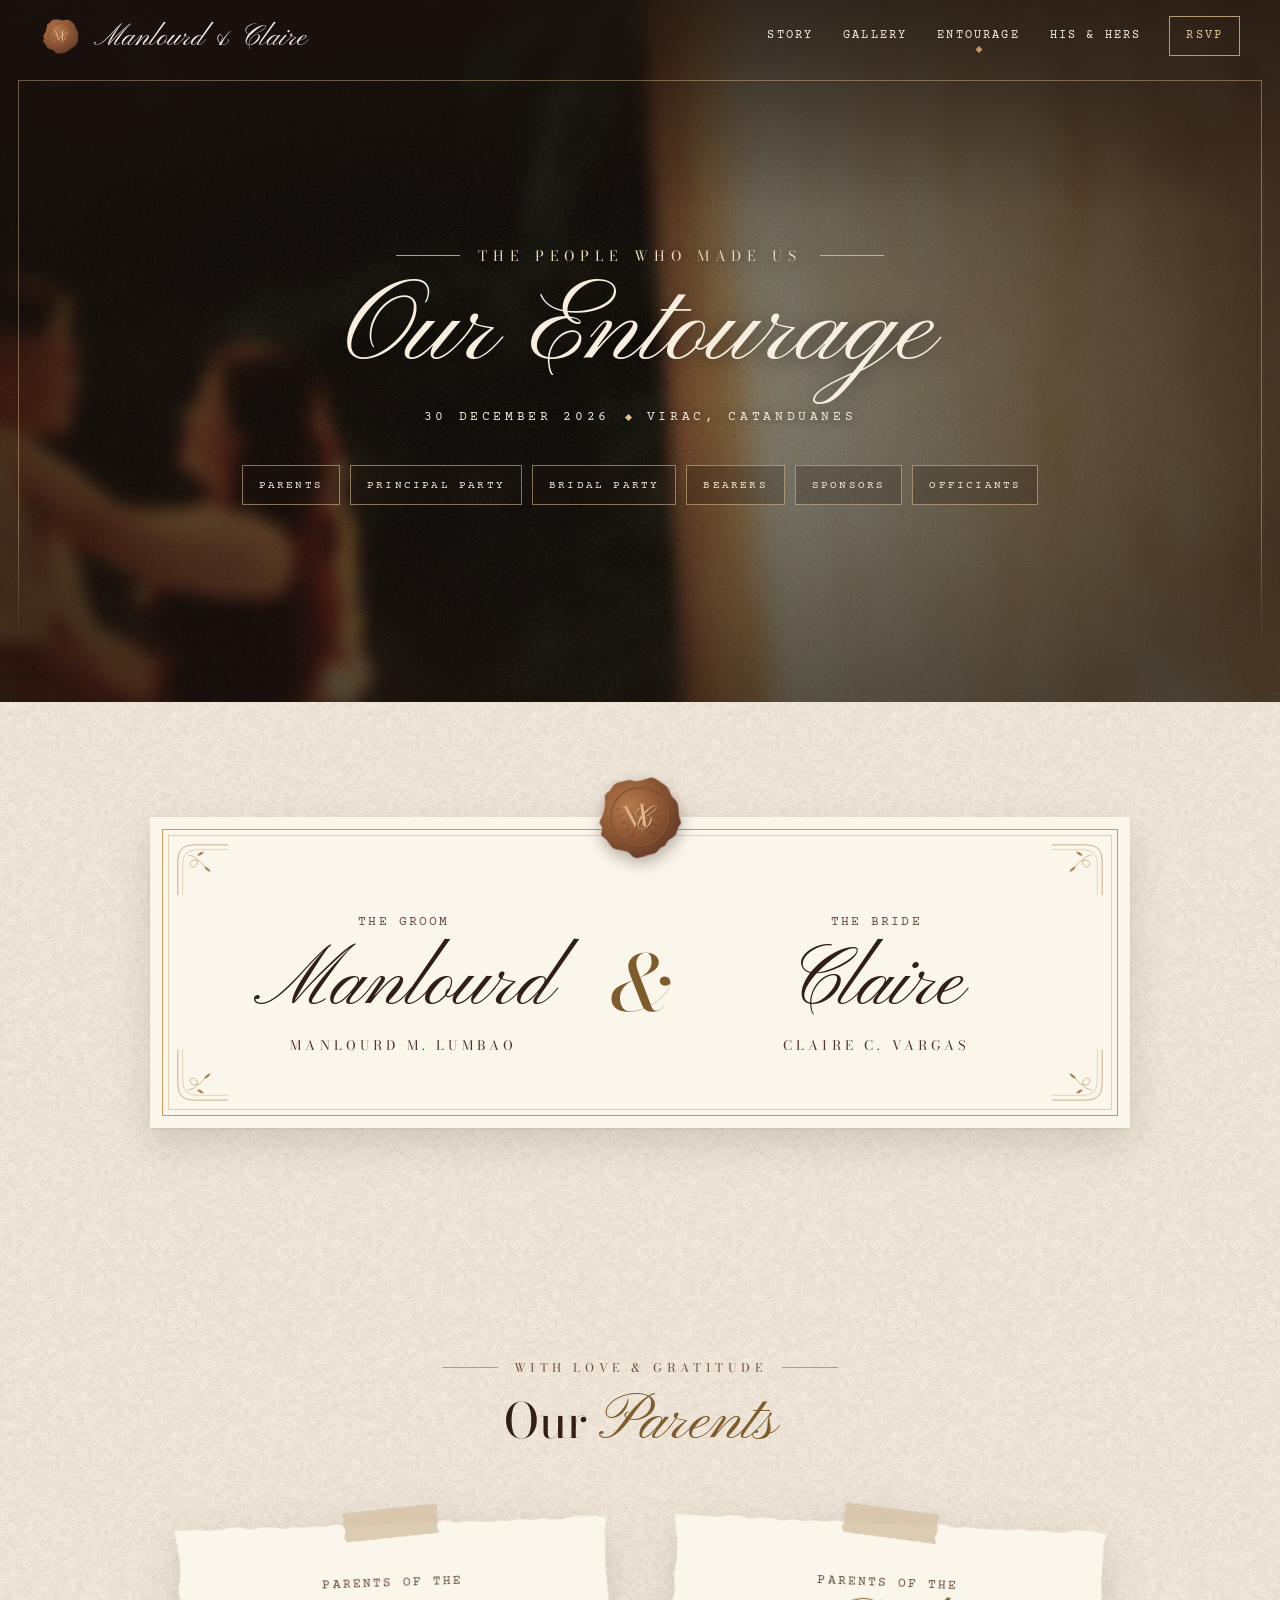
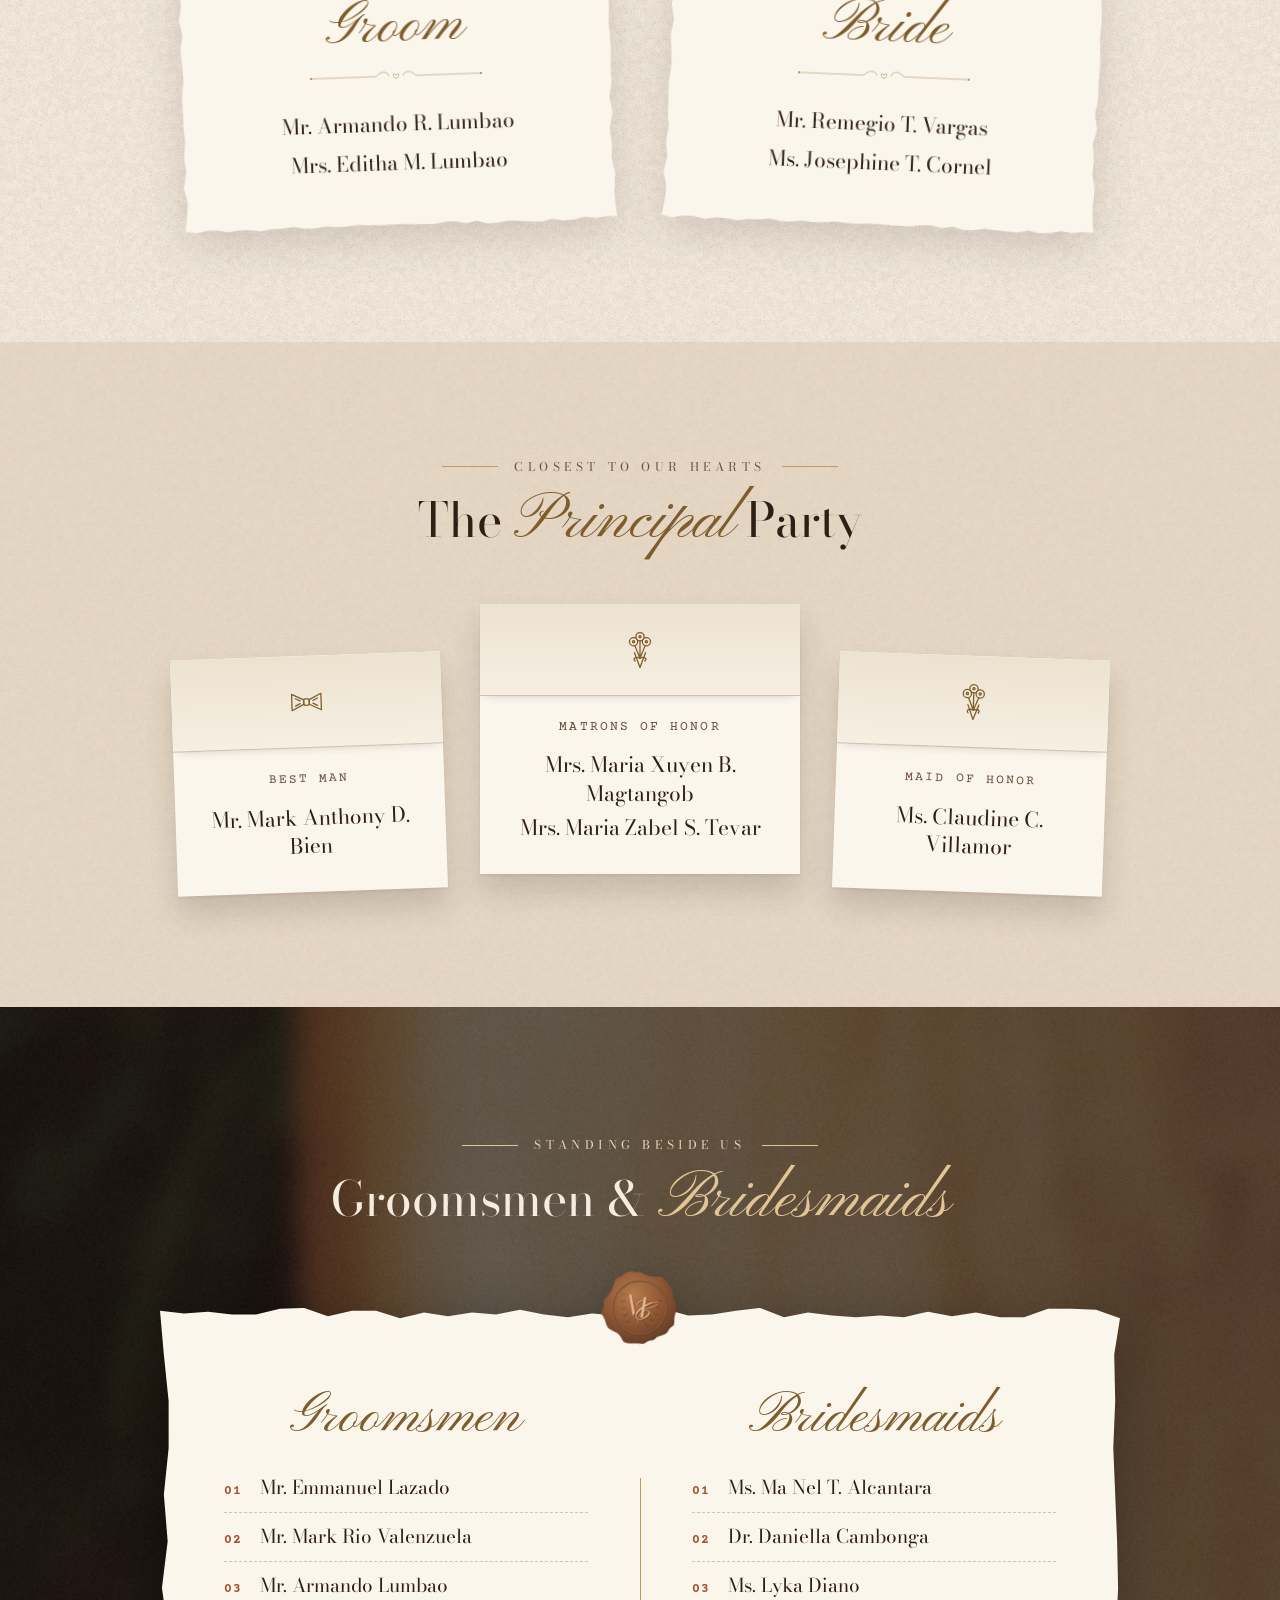
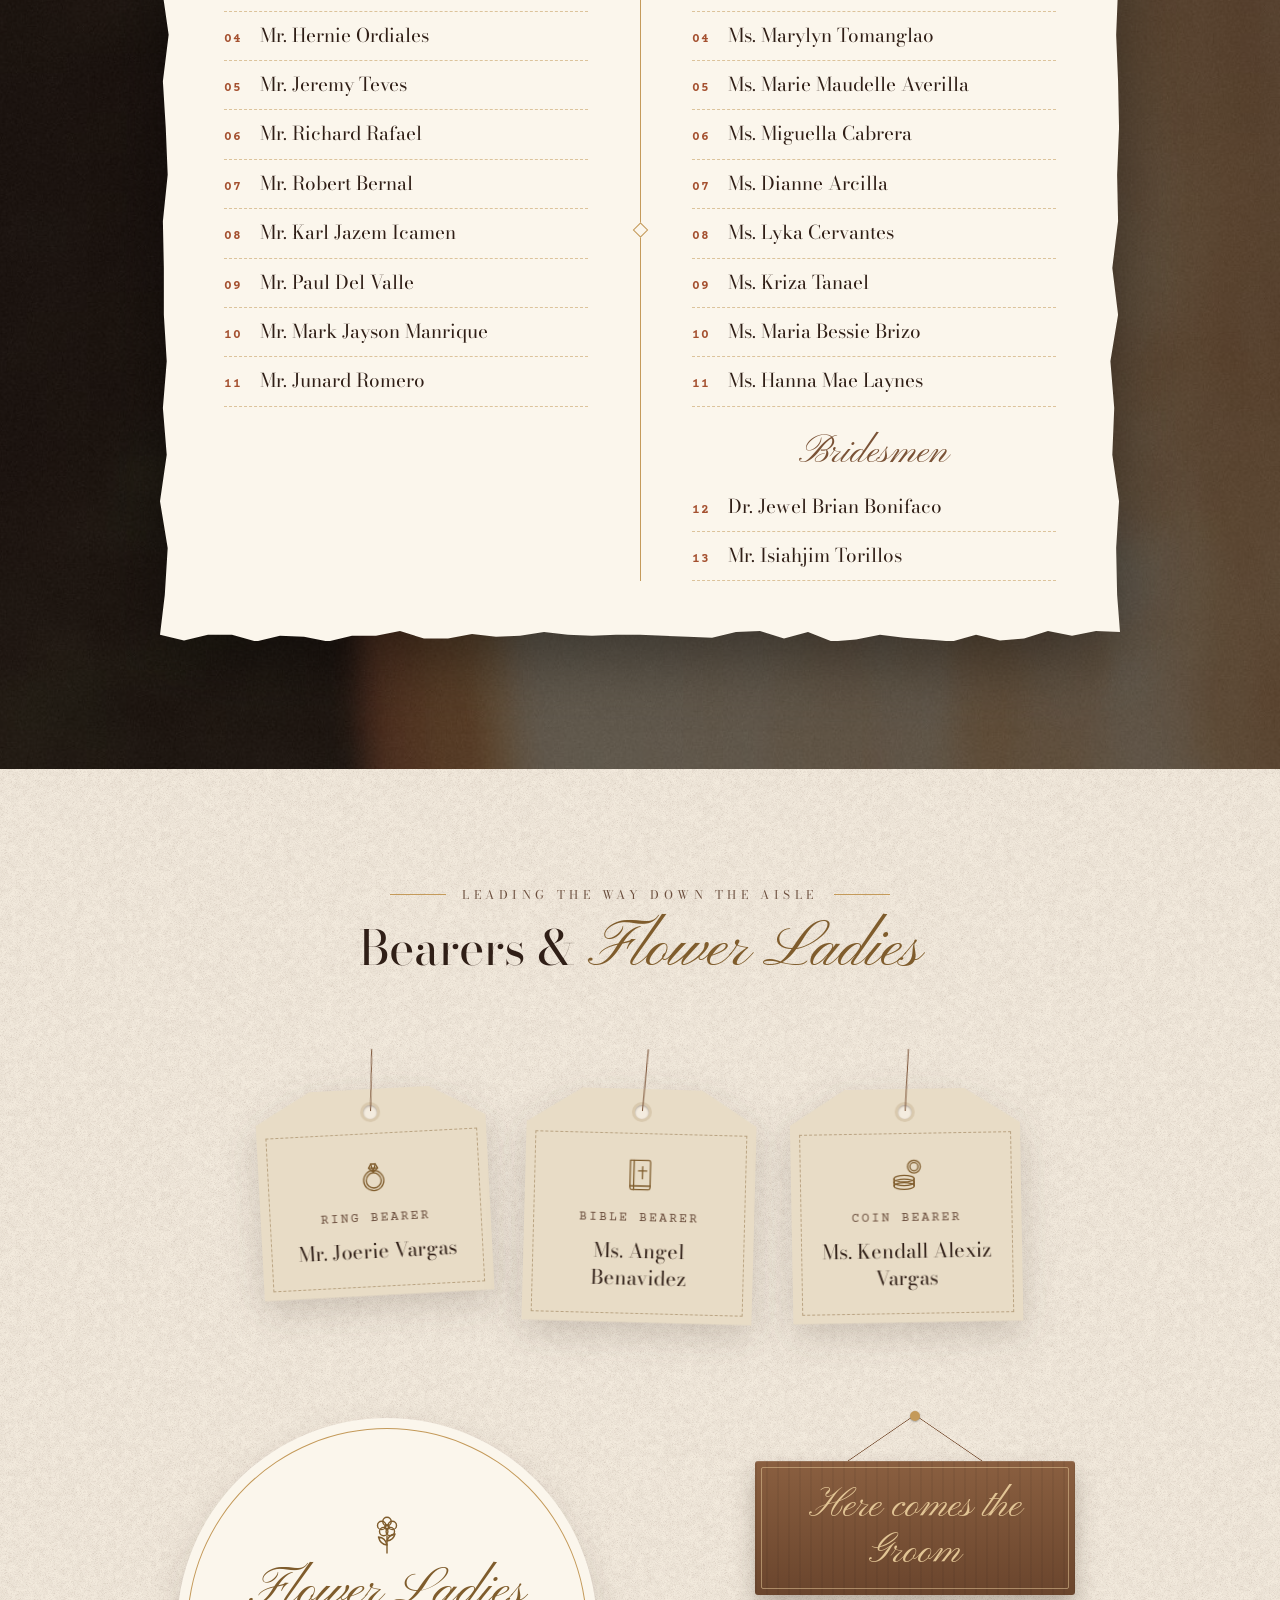
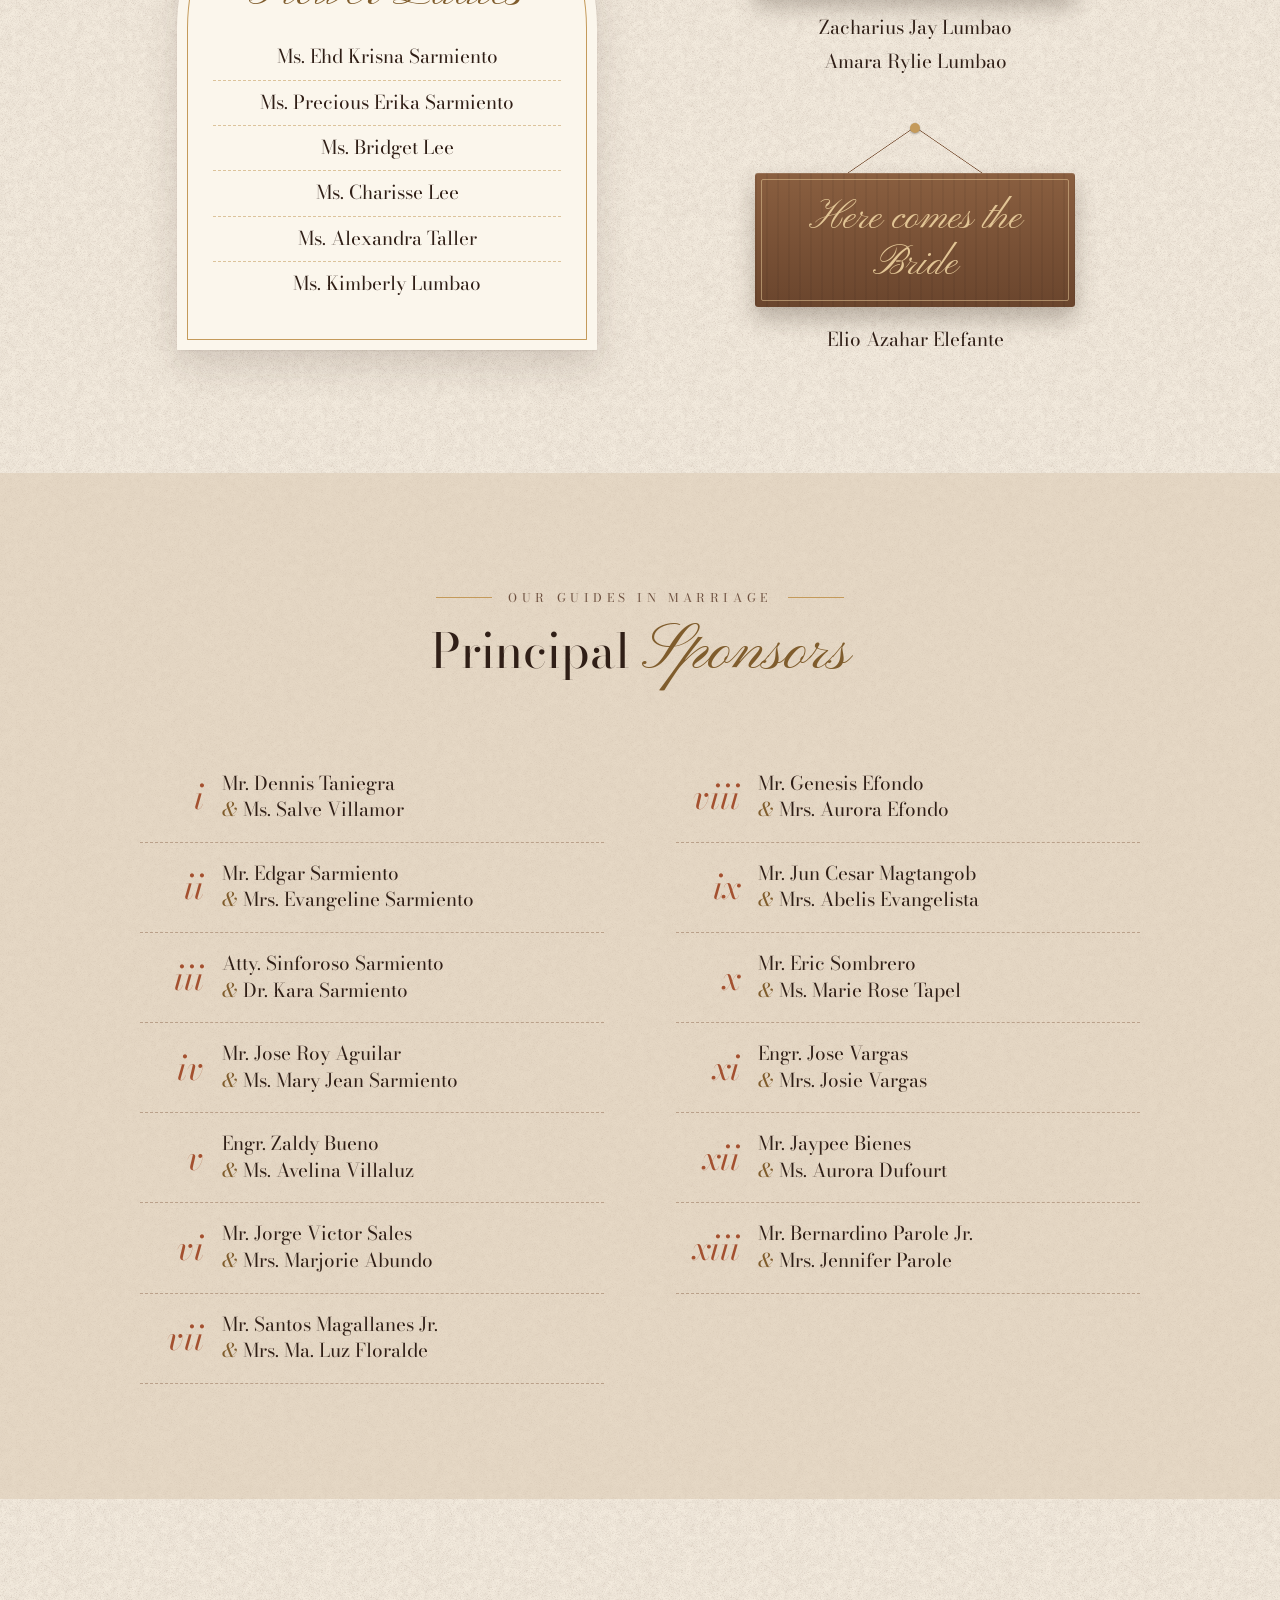
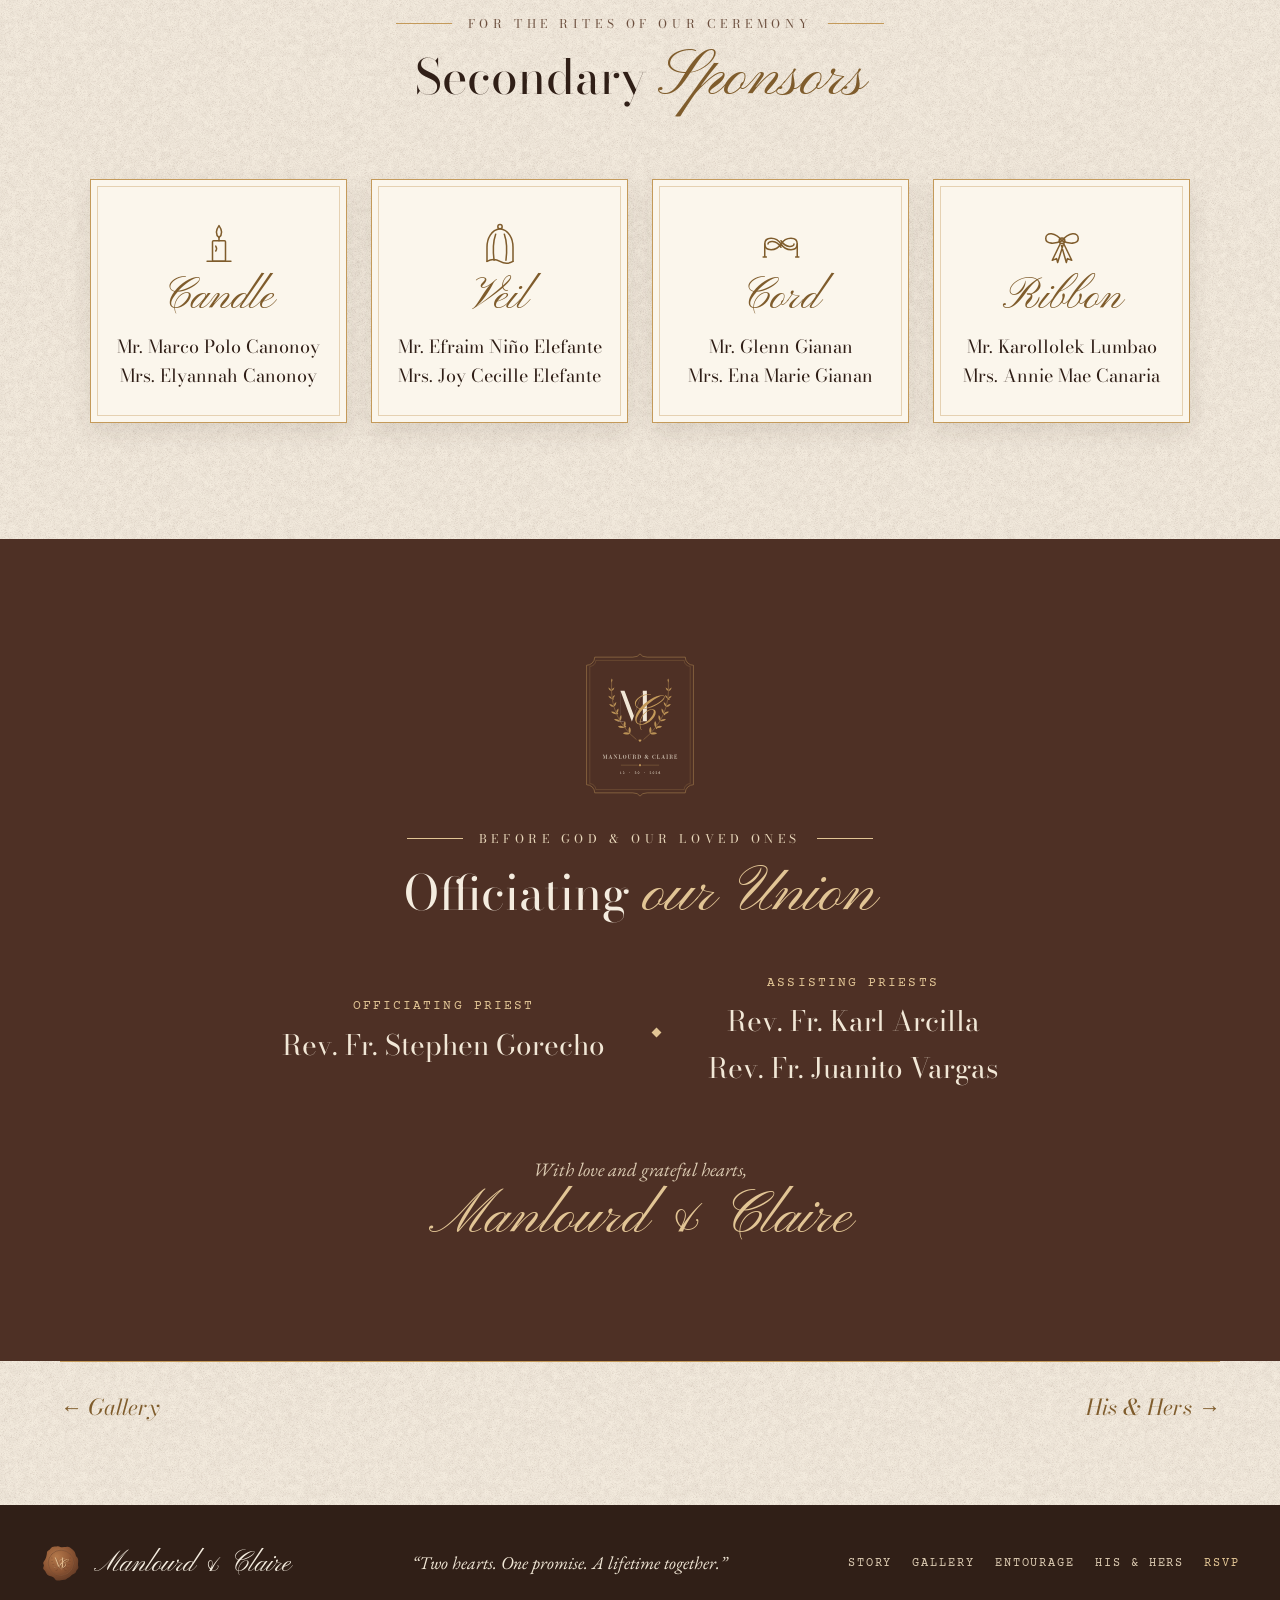
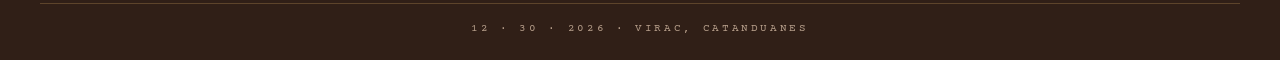
==== commit 6006664c: "nov 5 update" ====
--- a/entourage.html
+++ b/entourage.html
@@ -15,6 +15,7 @@
 <body>
 <a class="skip" href="#main">Skip to content</a>
 
+<!-- Hand-drawn line icons, reused below with <use href="#i-…"> -->
 <svg class="sprite" aria-hidden="true" focusable="false">
   <defs>
     <symbol id="i-bowtie" viewBox="0 0 48 48"><g fill="none" stroke="currentColor" stroke-width="1.4" stroke-linecap="round" stroke-linejoin="round"><path d="M8 15 L21 21.5 V26.5 L8 33 Z"/><path d="M40 15 L27 21.5 V26.5 L40 33 Z"/><rect x="21" y="20.5" width="6" height="7" rx="1.6"/><path d="M12 20 L17 22.5 M12 28 L17 25.5 M36 20 L31 22.5 M36 28 L31 25.5"/></g></symbol>
@@ -287,6 +288,7 @@
         <li><span class="num" aria-hidden="true">x</span><span class="pair"><span>Mr. Eric Sombrero</span><span><span class="amp">&amp;</span>Ms. Marie Rose Tapel</span></span></li>
         <li><span class="num" aria-hidden="true">xi</span><span class="pair"><span>Engr. Jose Vargas</span><span><span class="amp">&amp;</span>Mrs. Josie Vargas</span></span></li>
         <li><span class="num" aria-hidden="true">xii</span><span class="pair"><span>Mr. Jaypee Bienes</span><span><span class="amp">&amp;</span>Ms. Aurora Dufourt</span></span></li>
+        <li><span class="num" aria-hidden="true">xiii</span><span class="pair"><span>Mr. Bernardino Parole Jr.</span><span><span class="amp">&amp;</span>Mrs. Jennifer Parole</span></span></li>
       </ol>
     </div>
   </section>
--- a/assets/css/style.css
+++ b/assets/css/style.css
@@ -788,7 +788,7 @@
 .story-body p { font-size: 19px; line-height: 1.7; color: var(--espresso); }
 .story-body p + p { margin-top: 16px; }
 .hi-sec { margin: 26px 0 22px; padding: 0; text-align: center; }
-.hi-sec p { font-family: var(--font-script); font-size: clamp(56px, 6vw, 80px); line-height: 1.1; color: #9B3F25; }
+.story-body .hi-sec p { font-family: var(--font-script); font-size: clamp(56px, 6vw, 80px); line-height: 1.1; color: #9B3F25; }
 .story-close { max-width: 820px; padding-top: 64px; padding-bottom: 90px; }
 .story-close blockquote p { font-family: var(--font-display); font-style: italic; font-size: clamp(24px, 2.8vw, 32px); line-height: 1.4; color: var(--espresso); text-wrap: balance; }
 .story-final { margin: 28px auto 0; text-align: center; }
@@ -846,3 +846,84 @@
   .hero > picture img, .hero-copy > *, .ent-hero-copy > *, .page-head > *, .hero .scroll-cue, .hero-mat { animation: none; }
   ::view-transition-old(root), ::view-transition-new(root) { animation: none; }
 }
+
+/* ---------- Journey teaser: hanging polaroids ---------- */
+.clothesline { flex: 1 1 560px; min-width: 0; display: flex; flex-direction: column; }
+.clothesline .line { display: block; width: 100%; height: auto; transform-origin: 50% 8%;
+  filter: drop-shadow(0 10px 12px rgba(48,31,23,.16)) drop-shadow(0 2px 2px rgba(48,31,23,.10)); }
+.clothesline .l2 { width: 96%; margin: -7% 0 0 4%; }
+.clothesline .l3 { width: 98%; margin-top: -7%; }
+@keyframes sway { from { rotate: -.5deg; } to { rotate: .5deg; } }
+.clothesline .l1 { animation: sway 7s ease-in-out infinite alternate; }
+.clothesline .l2 { animation: sway 8.5s ease-in-out -3s infinite alternate; }
+.clothesline .l3 { animation: sway 6.5s ease-in-out -1.5s infinite alternate; }
+@media (prefers-reduced-motion: reduce) { .clothesline .line { animation: none; } }
+
+/* ---------- Dress code note + attire guide ---------- */
+.swatches.motif { gap: 5px; }
+.swatches.motif span { width: 26px; height: 26px; }
+.swatches.motif span:nth-child(5), .swatches.motif span:nth-child(6) { box-shadow: inset 0 0 0 1px rgba(122,82,54,.25); }
+.swatch-note { margin-top: 12px; font-size: 15px; line-height: 1.35; font-style: italic; color: var(--espresso); }
+.attire-open { margin-top: 12px; padding: 0 0 2px; border: 0; border-bottom: 1px solid currentColor; background: none; cursor: pointer;
+  font-family: var(--font-detail); font-size: 12px; font-weight: 700; letter-spacing: .14em; text-transform: uppercase; color: #9B3F25; }
+.attire-open:hover, .attire-open:focus-visible { color: var(--dark-chocolate); }
+.attire-open span { display: inline-block; transition: translate .3s ease; }
+.attire-open:hover span { translate: 4px 0; }
+
+html:has(dialog.attire[open]) { overflow: hidden; }
+.attire { border: 0; padding: 0; background: transparent; width: min(1120px, calc(100vw - 32px)); max-width: none; max-height: calc(100dvh - 32px); margin: auto; overflow: visible; }
+.attire::backdrop { background: rgba(36,24,18,.78); backdrop-filter: blur(3px); }
+.attire[open] { animation: attire-in .5s cubic-bezier(.2,.65,.25,1) both; }
+.attire[open]::backdrop { animation: vt-in .4s ease both; }
+@keyframes attire-in { from { opacity: 0; translate: 0 24px; scale: .98; } to { opacity: 1; translate: 0 0; scale: 1; } }
+.attire-sheet { position: relative; max-height: calc(100dvh - 32px); overflow-y: auto; overscroll-behavior: contain;
+  background: var(--paper-light) url("../img/paper-grain.png"); padding: clamp(40px, 5vw, 64px) clamp(20px, 4vw, 56px) 40px; color: var(--dark-chocolate);
+  box-shadow: 0 30px 60px rgba(0,0,0,.4); }
+.attire-close { position: sticky; top: 0; float: right; margin: -24px -18px 0 0; z-index: 2; padding: 8px 14px; border: 1px solid var(--gold); background: var(--paper-light);
+  font-family: var(--font-detail); font-size: 12px; letter-spacing: .14em; text-transform: uppercase; color: var(--dark-chocolate); cursor: pointer; }
+.attire-close:hover { background: var(--dark-chocolate); color: var(--paper-light); }
+.attire-head { text-align: center; }
+.attire .label-sm { text-transform: uppercase; }
+.attire-head h2 { font-size: clamp(56px, 7vw, 88px); line-height: 1.05; color: var(--gold-text); margin-top: 4px; }
+.attire-sub { font-family: var(--font-display); font-style: italic; font-size: 22px; color: var(--espresso); }
+.attire-palette { list-style: none; padding: 0; margin: 20px auto 0; display: flex; flex-wrap: wrap; justify-content: center; gap: 14px 18px; }
+.attire-palette li { display: flex; flex-direction: column; align-items: center; gap: 8px; font-family: var(--font-detail); font-size: 11px; letter-spacing: .14em; text-transform: uppercase; color: var(--ink-muted); }
+.attire-palette span { width: 52px; height: 52px; border-radius: 999px; box-shadow: inset 0 0 0 1px rgba(122,82,54,.18), 0 3px 8px rgba(48,31,23,.12); }
+.attire-guests { margin: 40px auto 0; max-width: 760px; padding: 24px 28px; text-align: center; border: 1px solid var(--gold); background: rgba(196,154,90,.08); }
+.attire-guests h3 { font-family: var(--font-display); font-size: 26px; font-weight: 500; }
+.attire-guests-row { margin-top: 14px; display: flex; flex-wrap: wrap; justify-content: center; gap: 12px 48px; }
+.attire-guests-row p { font-family: var(--font-display); font-size: 20px; }
+.attire-guests-row .label-sm { display: block; margin-bottom: 2px; color: #9B3F25; }
+.attire-hint { margin-top: 14px; font-style: italic; color: var(--ink-muted); }
+.attire-kicker { margin-top: 48px; text-align: center; font-family: var(--font-detail); font-size: 13px; font-weight: 400; letter-spacing: .3em; text-transform: uppercase; color: var(--gold-text); }
+.attire-cards { list-style: none; padding: 0; margin: 24px 0 0; display: grid; grid-template-columns: 1fr 1fr 1.3fr .8fr 1.15fr; gap: 20px; }
+.attire-card { text-align: center; }
+.attire-fig { height: 300px; display: flex; align-items: flex-end; justify-content: center; padding-bottom: 8px; border-bottom: 1px solid rgba(196,154,90,.6); }
+.attire-fig img { max-height: 100%; width: auto; max-width: 100%; object-fit: contain; }
+.attire-card h4 { margin: 12px 0 6px; font-size: 32px; font-weight: 400; line-height: 1.1; color: var(--gold-text); }
+.attire-card p { margin-top: 4px; font-size: 16px; line-height: 1.35; color: var(--espresso); }
+.attire-card b { font-weight: 600; }
+.attire[open] .attire-card { animation: settle .8s cubic-bezier(.2,.65,.25,1) both; animation-delay: calc(.15s + var(--i) * .08s); }
+.attire-foot { margin-top: 36px; text-align: center; font-style: italic; color: var(--ink-muted); }
+@media (max-width: 900px) {
+  .attire-cards { grid-template-columns: repeat(2, 1fr); gap: 28px 16px; }
+  .attire-card:last-child { grid-column: 1 / -1; }
+  .attire-fig { height: 240px; }
+}
+@media (max-width: 760px) {
+  .attire { width: 100vw; max-height: 100dvh; margin: 0; height: 100dvh; }
+  .attire-sheet { max-height: 100dvh; height: 100dvh; }
+  .attire-palette span { width: 40px; height: 40px; }
+  .attire-guests-row p { font-size: 18px; }
+  .attire-close { margin: -28px -6px 0 0; width: 40px; height: 40px; padding: 0; font-size: 0; border-radius: 999px; box-shadow: 0 2px 8px rgba(48,31,23,.2); }
+  .attire-close::before { content: "✕"; font-size: 16px; }
+  .cartouche-wrap { margin-bottom: 330px; }
+  .swatch-card { bottom: -320px; }
+}
+@media (prefers-reduced-motion: reduce) {
+  .attire[open], .attire[open]::backdrop, .attire[open] .attire-card { animation: none; }
+}
+
+/* tighter gap between the FAQs and the hanging polaroids */
+.faq { padding-bottom: clamp(48px, 6vw, 72px); }
+.faq + .collage-section { padding-top: 0; }
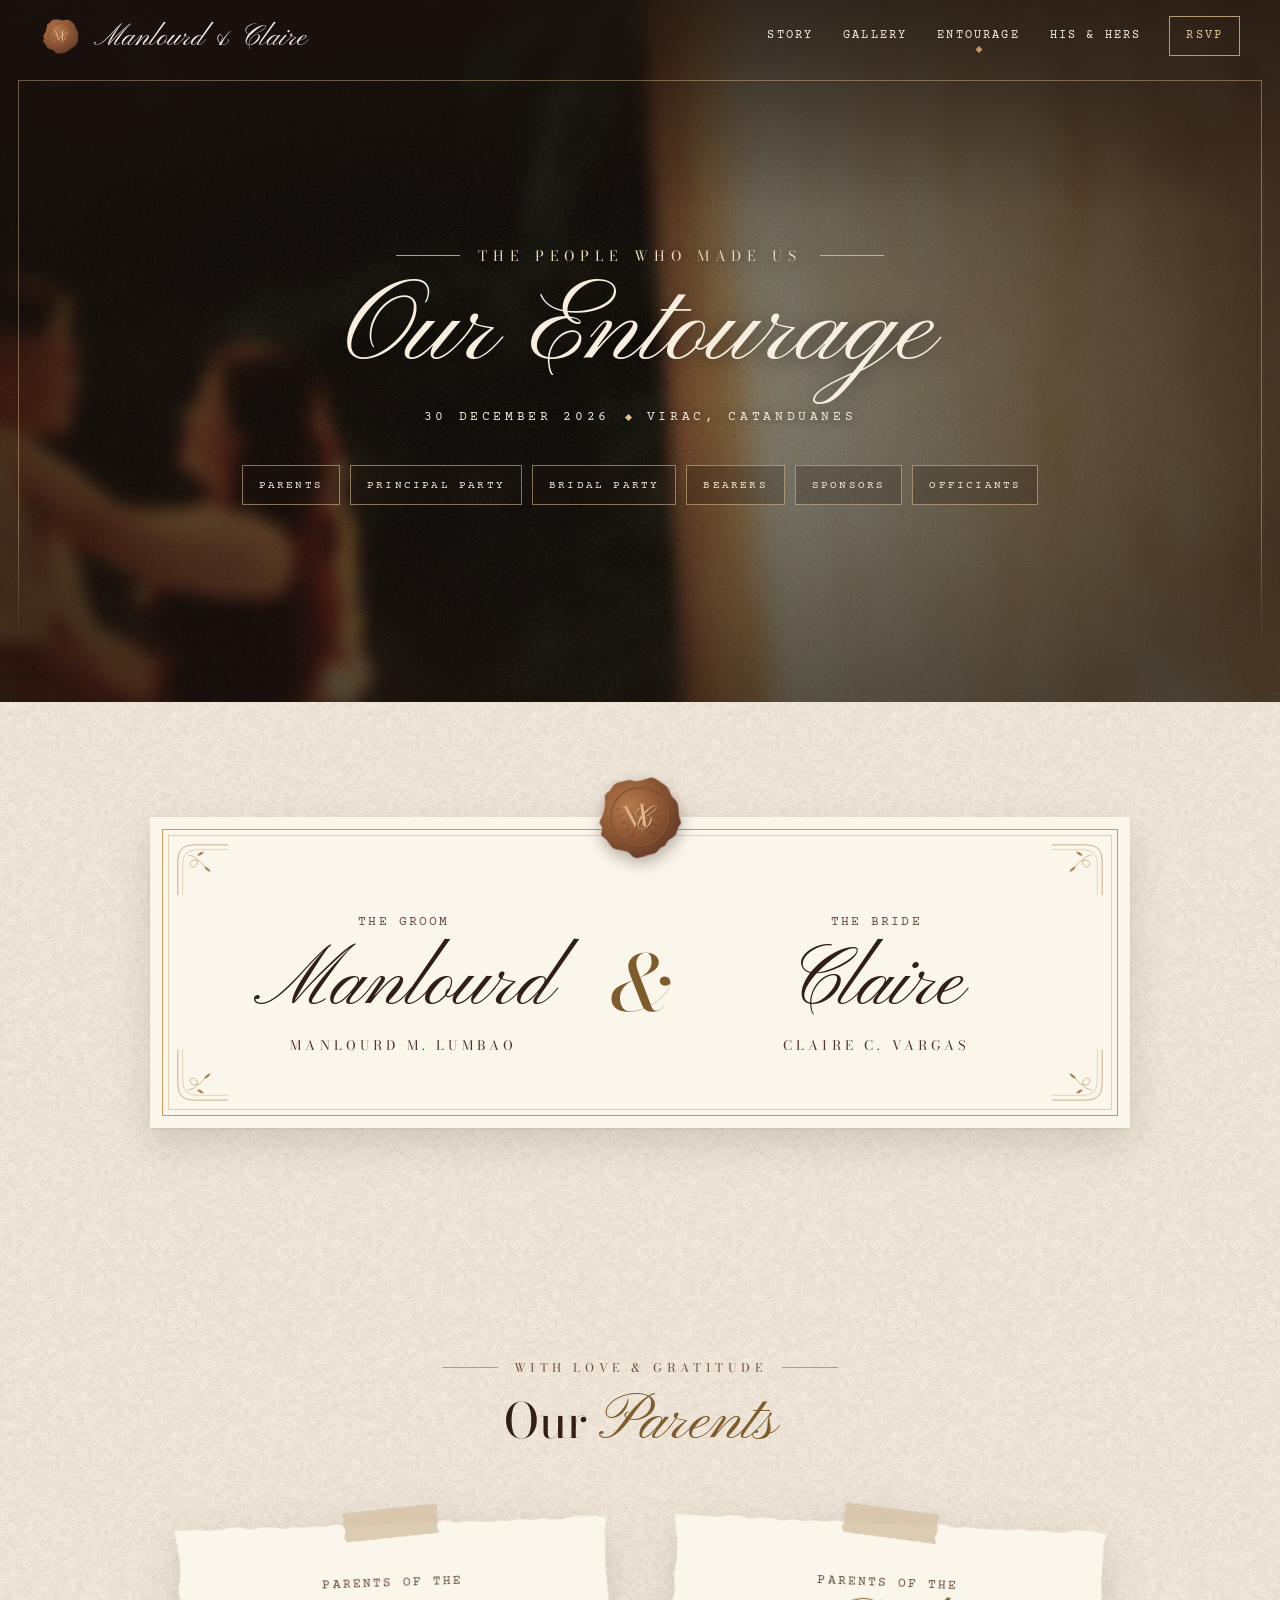
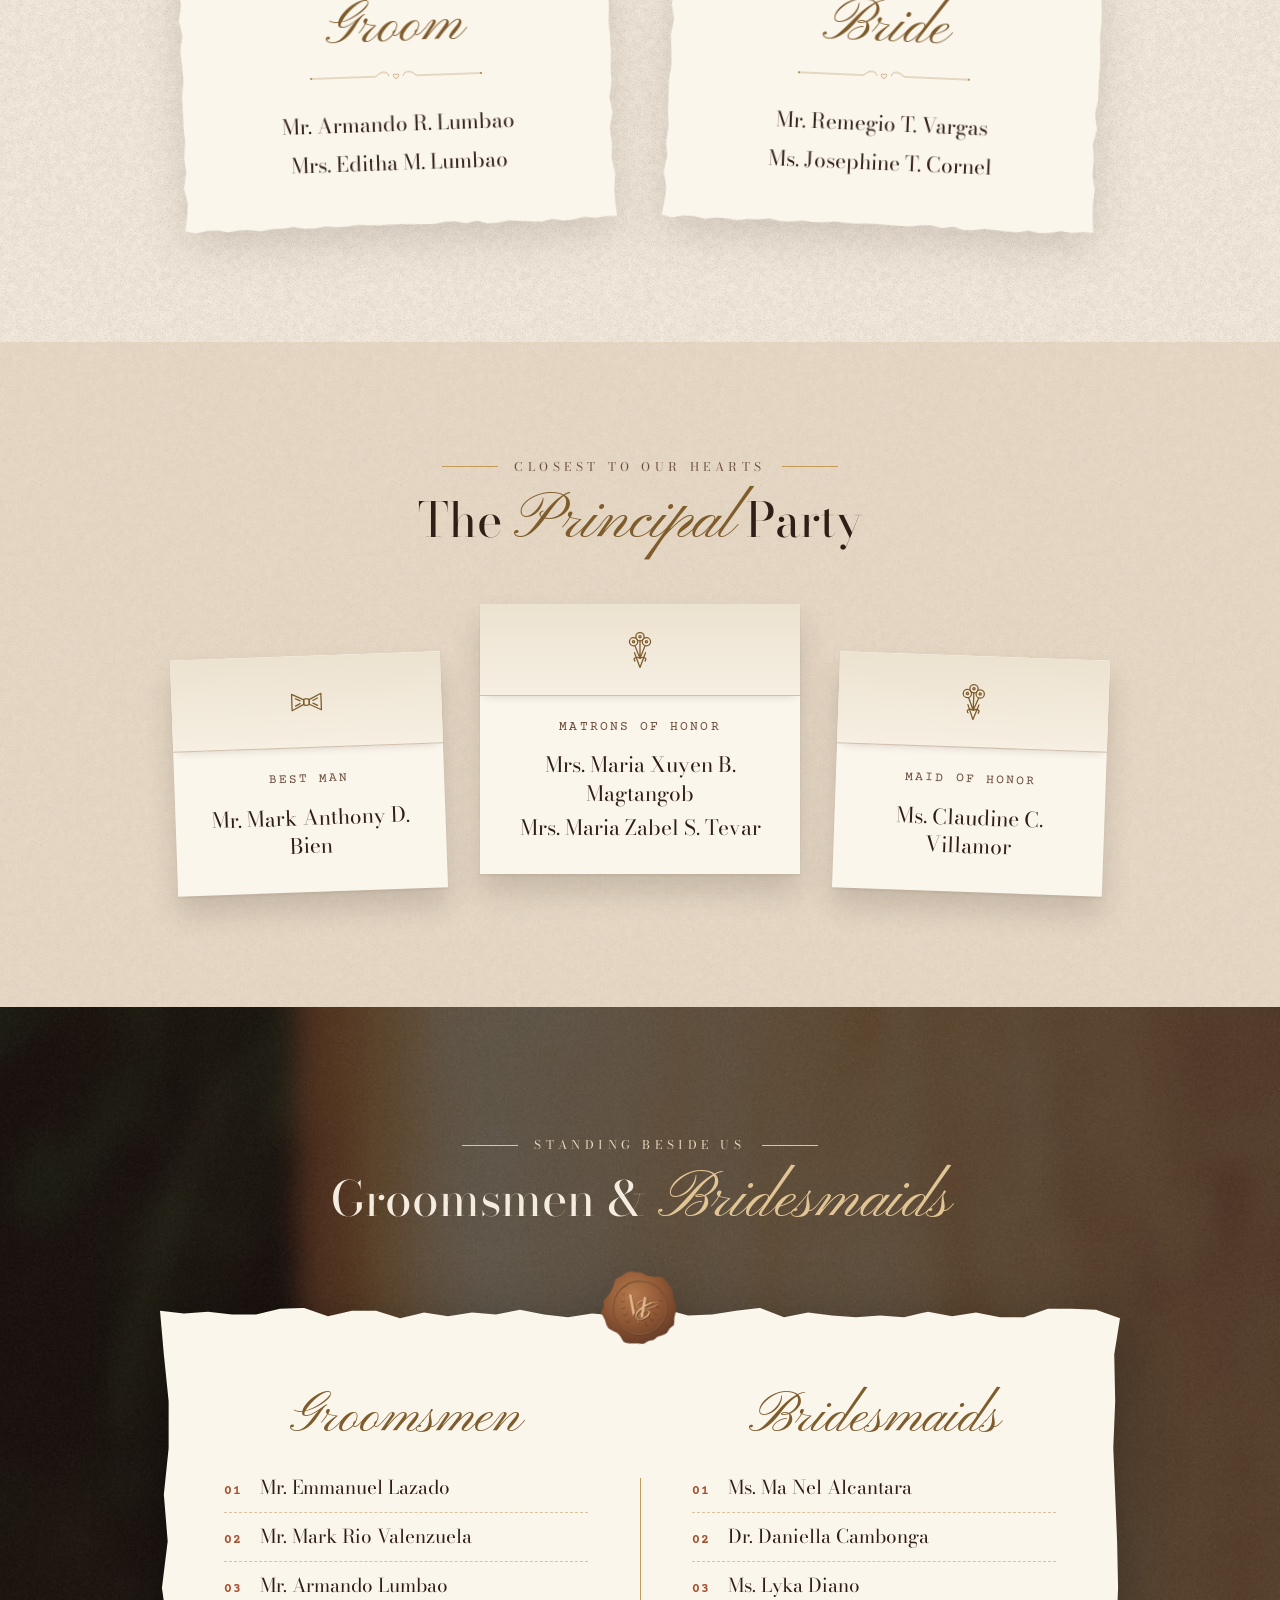
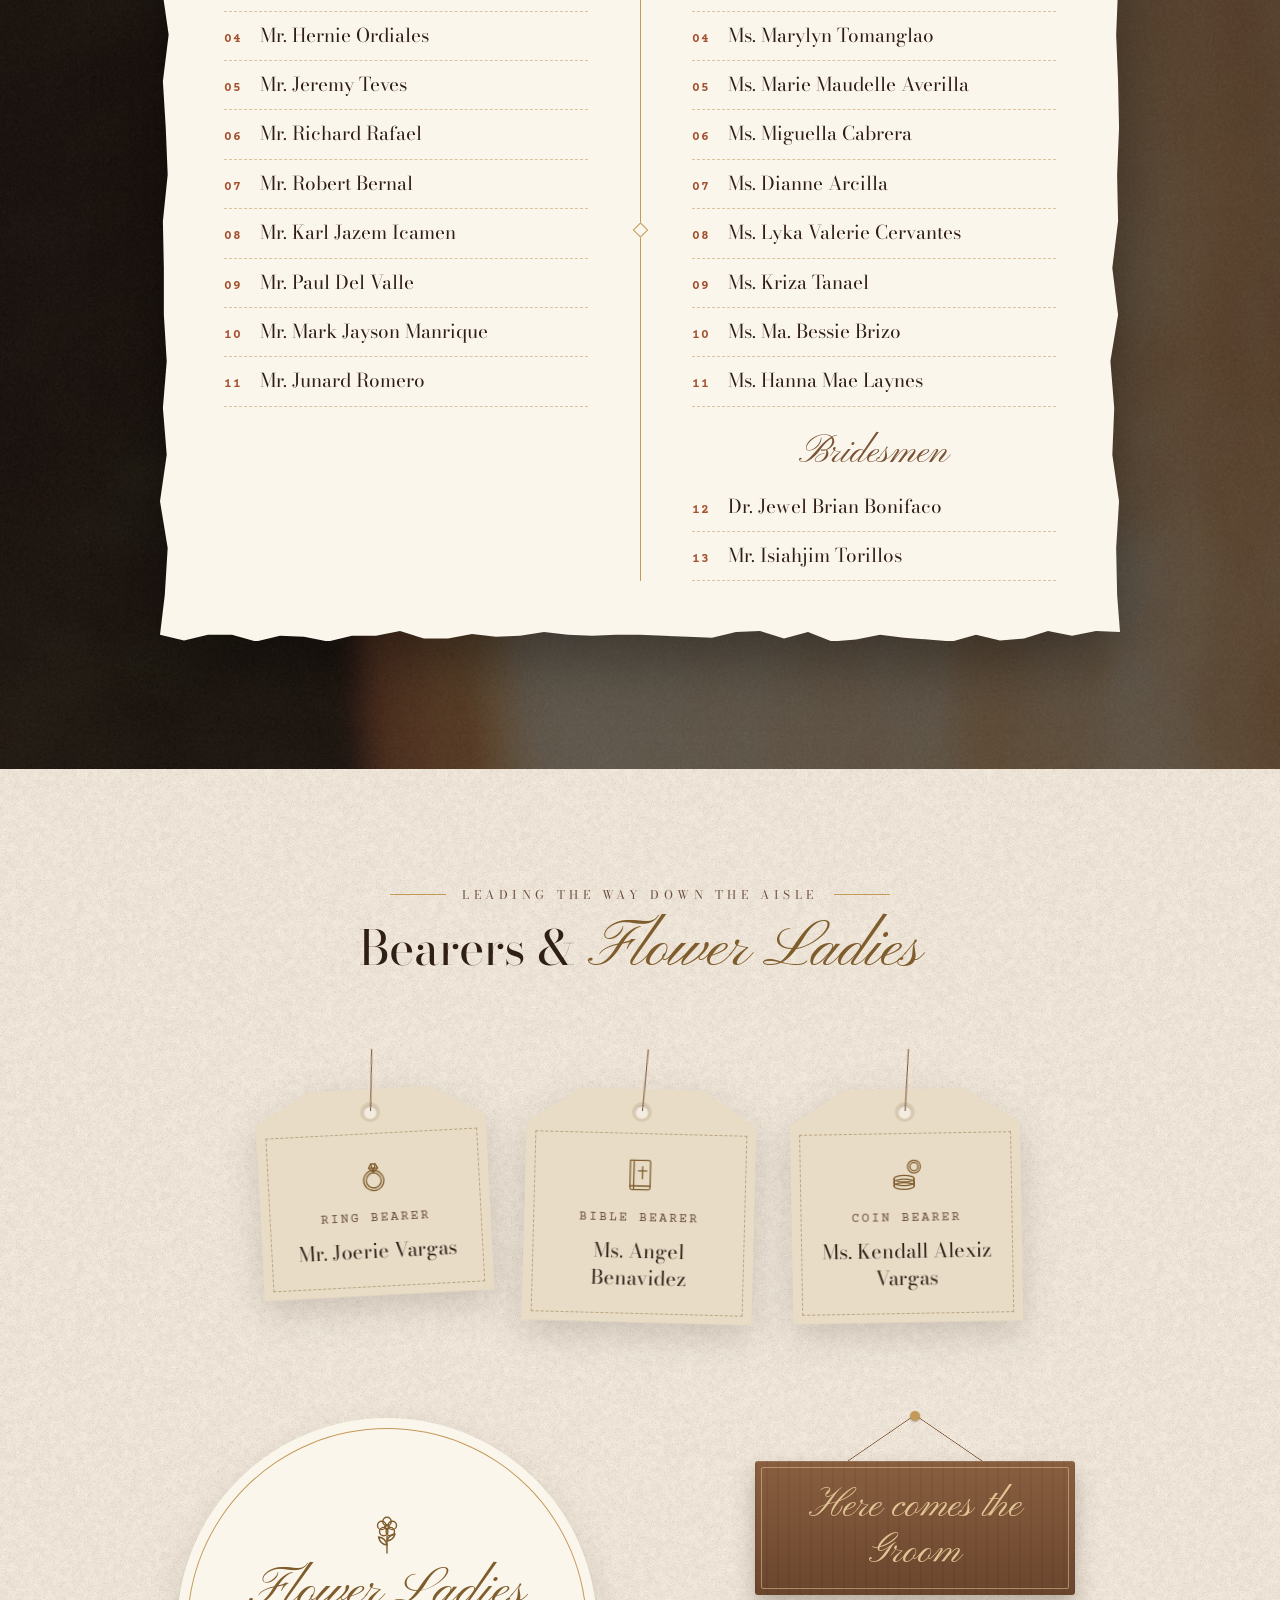
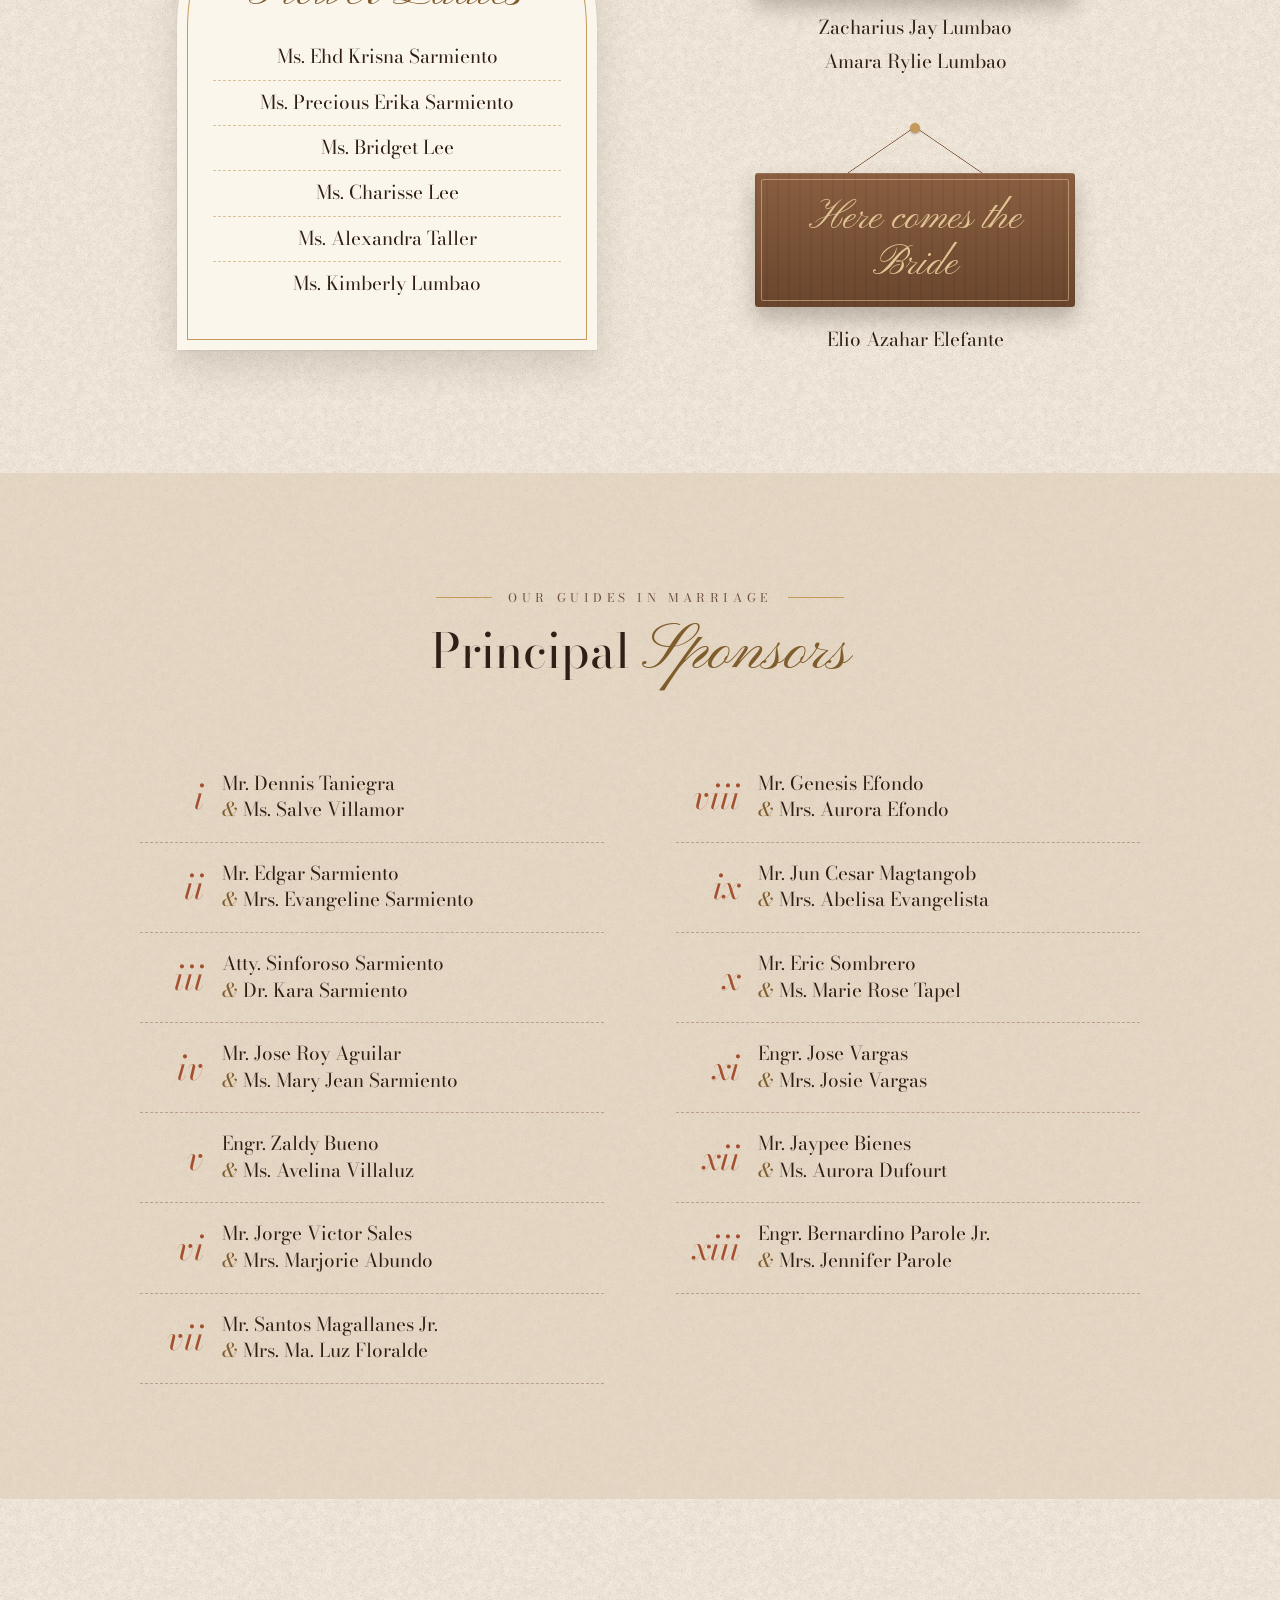
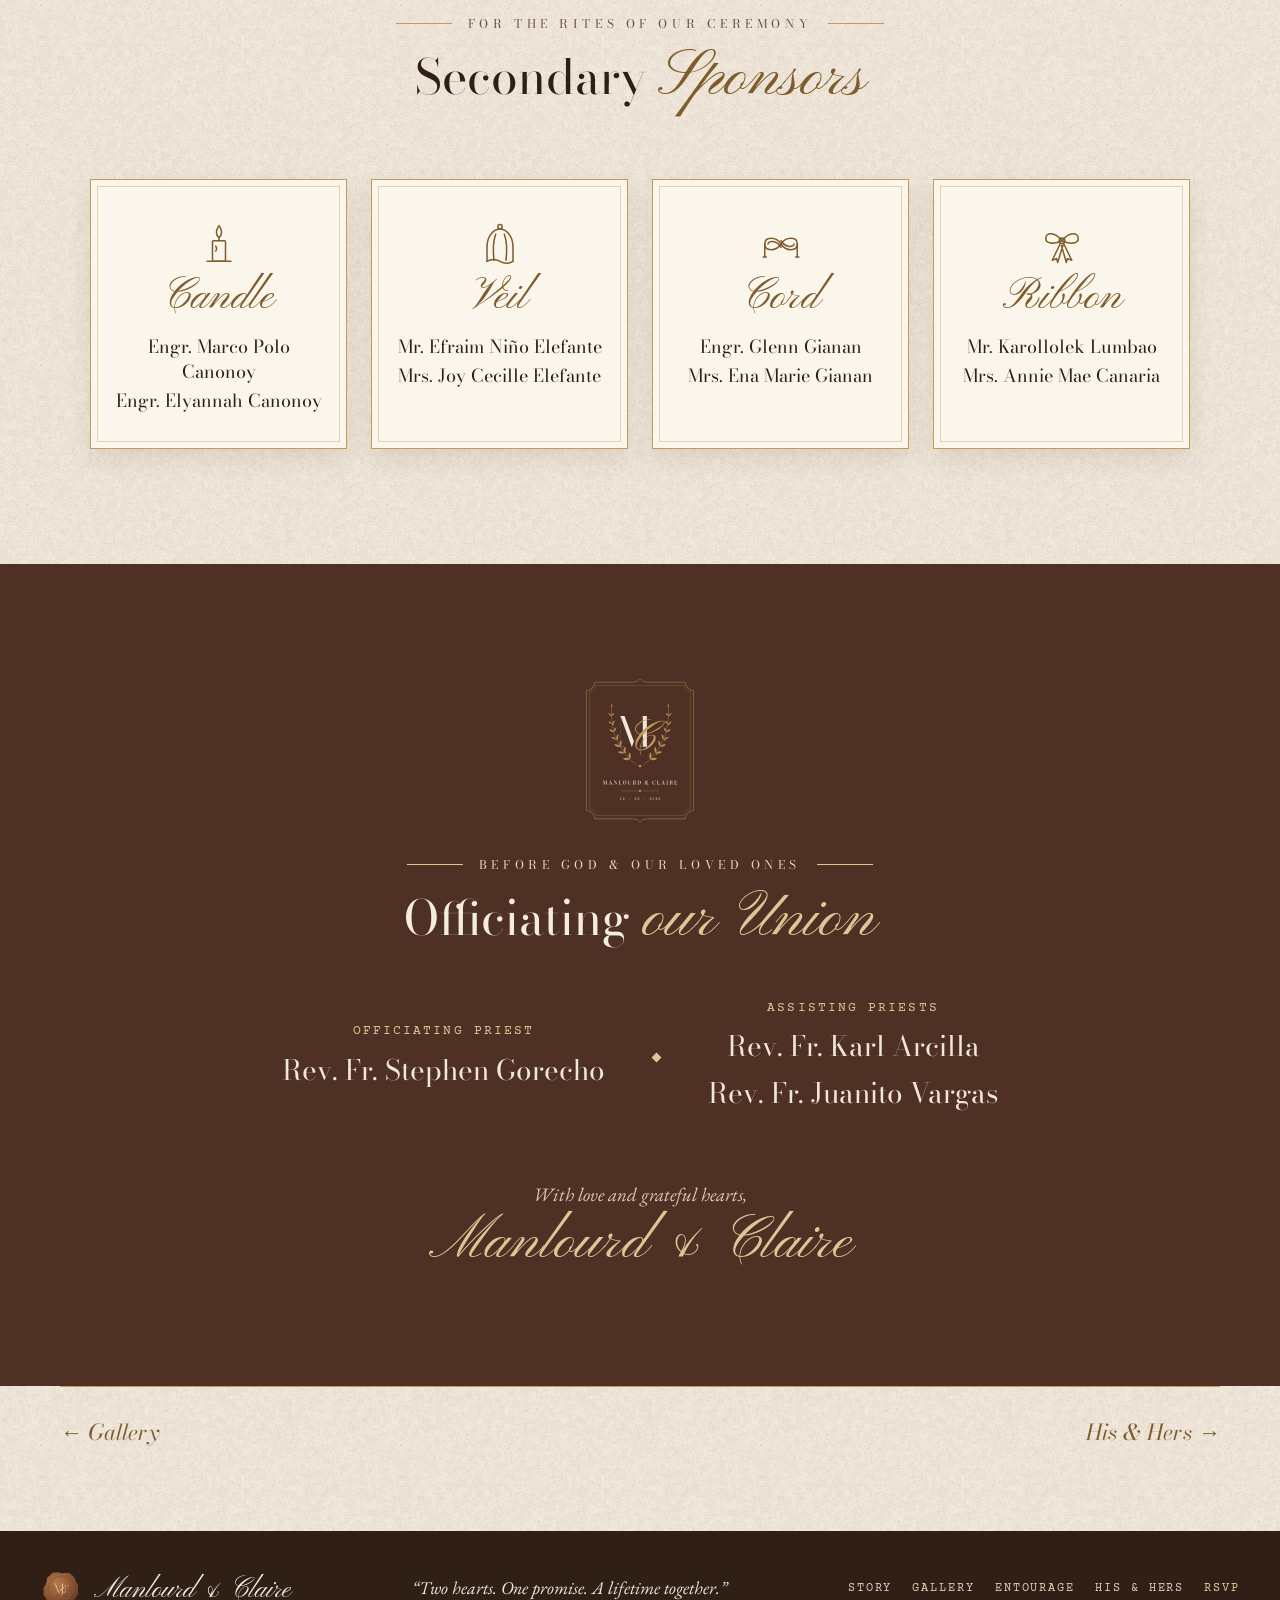
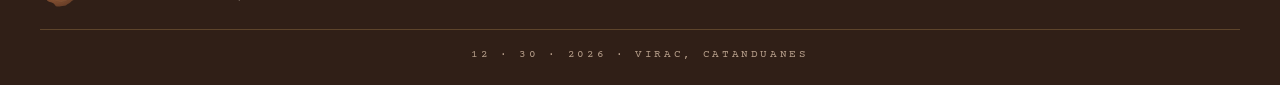
==== commit c30a62e7: "name edits" ====
--- a/entourage.html
+++ b/entourage.html
@@ -185,16 +185,16 @@
           <div class="programme-col">
             <h3 class="script">Bridesmaids</h3>
             <ol class="names numbered stagger">
-              <li>Ms. Ma Nel T. Alcantara</li>
+              <li>Ms. Ma Nel Alcantara</li>
               <li>Dr. Daniella Cambonga</li>
               <li>Ms. Lyka Diano</li>
               <li>Ms. Marylyn Tomanglao</li>
               <li>Ms. Marie Maudelle Averilla</li>
               <li>Ms. Miguella Cabrera</li>
               <li>Ms. Dianne Arcilla</li>
-              <li>Ms. Lyka Cervantes</li>
+              <li>Ms. Lyka Valerie Cervantes</li>
               <li>Ms. Kriza Tanael</li>
-              <li>Ms. Maria Bessie Brizo</li>
+              <li>Ms. Ma. Bessie Brizo</li>
               <li>Ms. Hanna Mae Laynes</li>
             </ol>
             <h4 class="script bridesmen">Bridesmen</h4>
@@ -284,11 +284,11 @@
         <li><span class="num" aria-hidden="true">vi</span><span class="pair"><span>Mr. Jorge Victor Sales</span><span><span class="amp">&amp;</span>Mrs. Marjorie Abundo</span></span></li>
         <li><span class="num" aria-hidden="true">vii</span><span class="pair"><span>Mr. Santos Magallanes Jr.</span><span><span class="amp">&amp;</span>Mrs. Ma. Luz Floralde</span></span></li>
         <li><span class="num" aria-hidden="true">viii</span><span class="pair"><span>Mr. Genesis Efondo</span><span><span class="amp">&amp;</span>Mrs. Aurora Efondo</span></span></li>
-        <li><span class="num" aria-hidden="true">ix</span><span class="pair"><span>Mr. Jun Cesar Magtangob</span><span><span class="amp">&amp;</span>Mrs. Abelis Evangelista</span></span></li>
+        <li><span class="num" aria-hidden="true">ix</span><span class="pair"><span>Mr. Jun Cesar Magtangob</span><span><span class="amp">&amp;</span>Mrs. Abelisa Evangelista</span></span></li>
         <li><span class="num" aria-hidden="true">x</span><span class="pair"><span>Mr. Eric Sombrero</span><span><span class="amp">&amp;</span>Ms. Marie Rose Tapel</span></span></li>
         <li><span class="num" aria-hidden="true">xi</span><span class="pair"><span>Engr. Jose Vargas</span><span><span class="amp">&amp;</span>Mrs. Josie Vargas</span></span></li>
         <li><span class="num" aria-hidden="true">xii</span><span class="pair"><span>Mr. Jaypee Bienes</span><span><span class="amp">&amp;</span>Ms. Aurora Dufourt</span></span></li>
-        <li><span class="num" aria-hidden="true">xiii</span><span class="pair"><span>Mr. Bernardino Parole Jr.</span><span><span class="amp">&amp;</span>Mrs. Jennifer Parole</span></span></li>
+        <li><span class="num" aria-hidden="true">xiii</span><span class="pair"><span>Engr. Bernardino Parole Jr.</span><span><span class="amp">&amp;</span>Mrs. Jennifer Parole</span></span></li>
       </ol>
     </div>
   </section>
@@ -304,7 +304,7 @@
         <article class="rite reveal">
           <svg class="ico" aria-hidden="true"><use href="#i-candle"/></svg>
           <h3 class="script">Candle</h3>
-          <ul><li>Mr. Marco Polo Canonoy</li><li>Mrs. Elyannah Canonoy</li></ul>
+          <ul><li>Engr. Marco Polo Canonoy</li><li>Engr. Elyannah Canonoy</li></ul>
         </article>
         <article class="rite reveal">
           <svg class="ico" aria-hidden="true"><use href="#i-veil"/></svg>
@@ -314,7 +314,7 @@
         <article class="rite reveal">
           <svg class="ico" aria-hidden="true"><use href="#i-cord"/></svg>
           <h3 class="script">Cord</h3>
-          <ul><li>Mr. Glenn Gianan</li><li>Mrs. Ena Marie Gianan</li></ul>
+          <ul><li>Engr. Glenn Gianan</li><li>Mrs. Ena Marie Gianan</li></ul>
         </article>
         <article class="rite reveal">
           <svg class="ico" aria-hidden="true"><use href="#i-ribbon"/></svg>
--- a/assets/css/style.css
+++ b/assets/css/style.css
@@ -292,7 +292,8 @@
 .collage-text { flex: 1 1 360px; min-width: 0; }
 .collage-text .script { font-size: clamp(48px, 5vw, 60px); color: var(--gold-text); margin-top: -4px; }
 .link-row { display: flex; flex-wrap: wrap; gap: 14px 28px; margin-top: 30px; }
-.link-row a { font-family: var(--font-detail); font-size: 13px; letter-spacing: .16em; text-transform: uppercase; }
+.link-row a { font-family: var(--font-detail); font-size: 13px; font-weight: 700; letter-spacing: .16em; text-transform: uppercase; color: #9B3F25; text-decoration-color: rgba(155,63,37,.45); text-underline-offset: 5px; }
+.link-row a:hover, .link-row a:focus-visible { color: var(--dark-chocolate); text-decoration-color: currentColor; }
 @media (max-width: 760px) {
   .collage { height: 520px; }
   .collage .a img { height: 280px; }
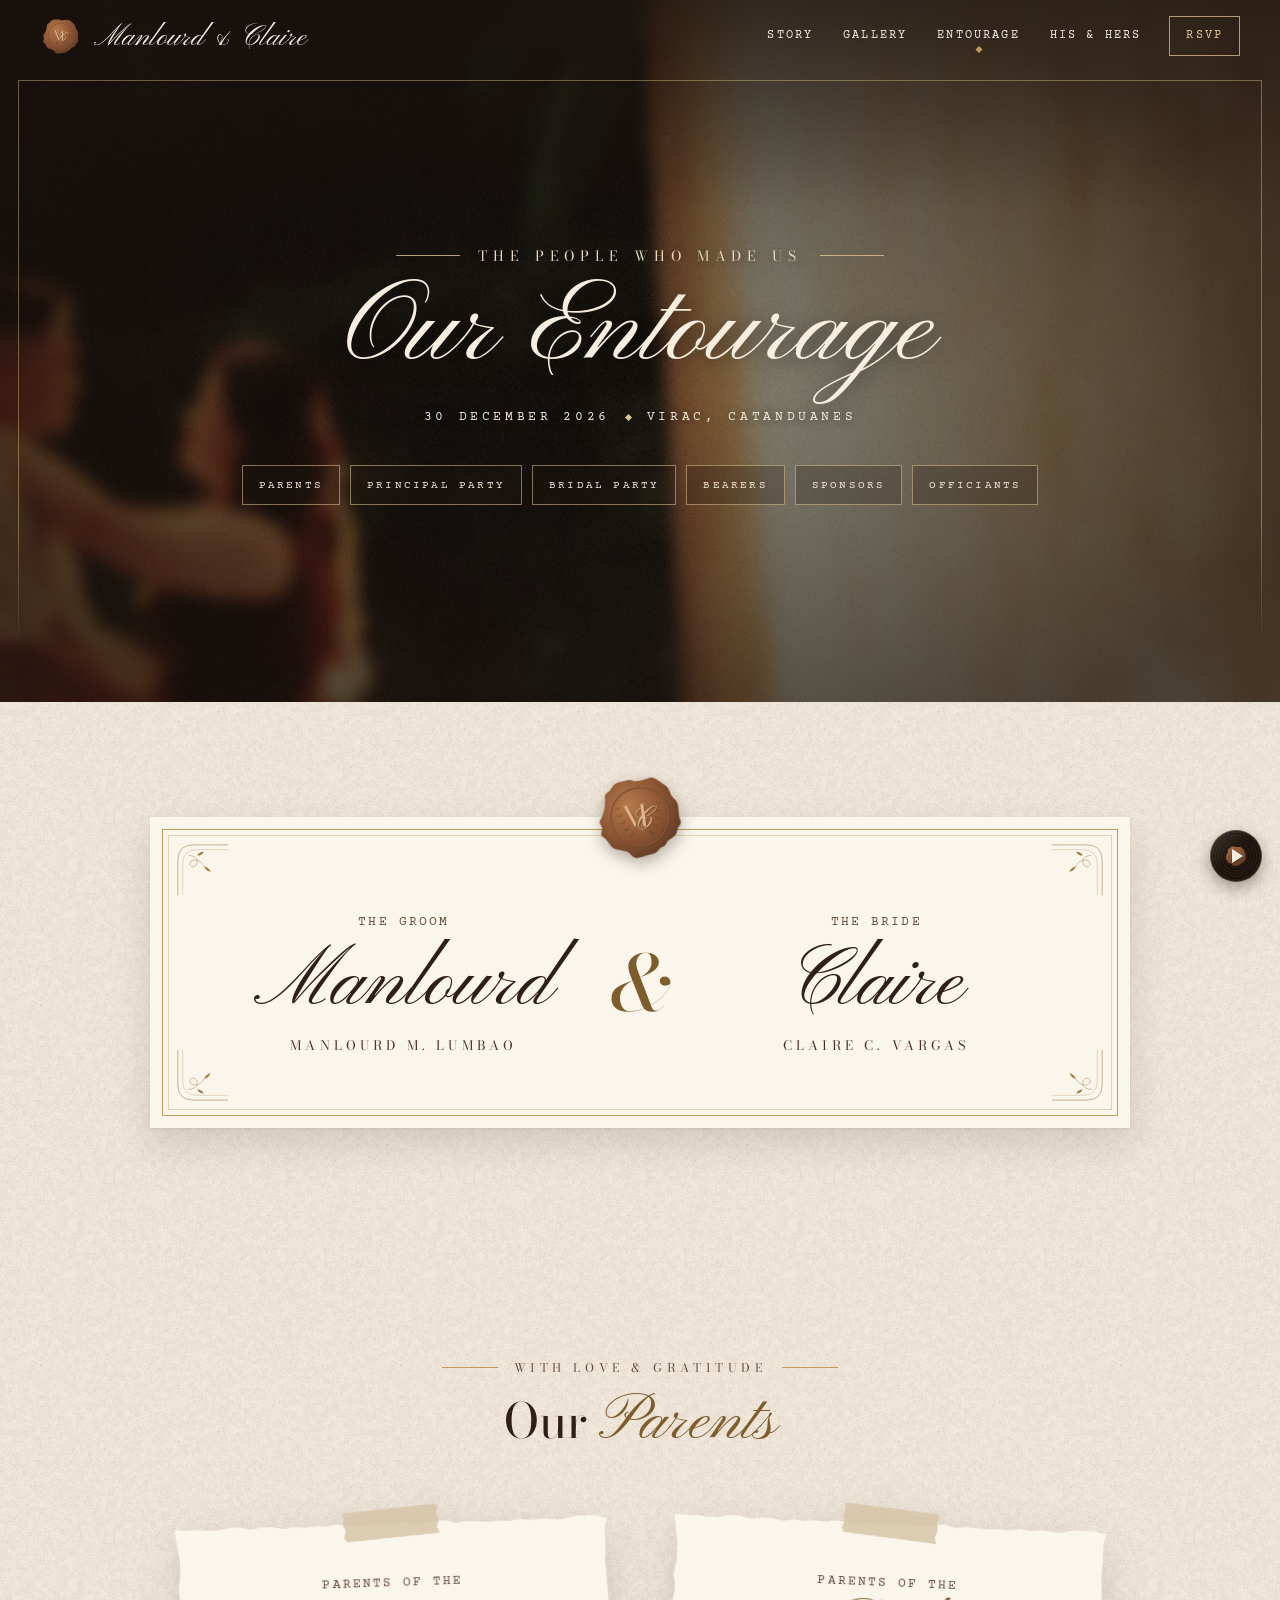
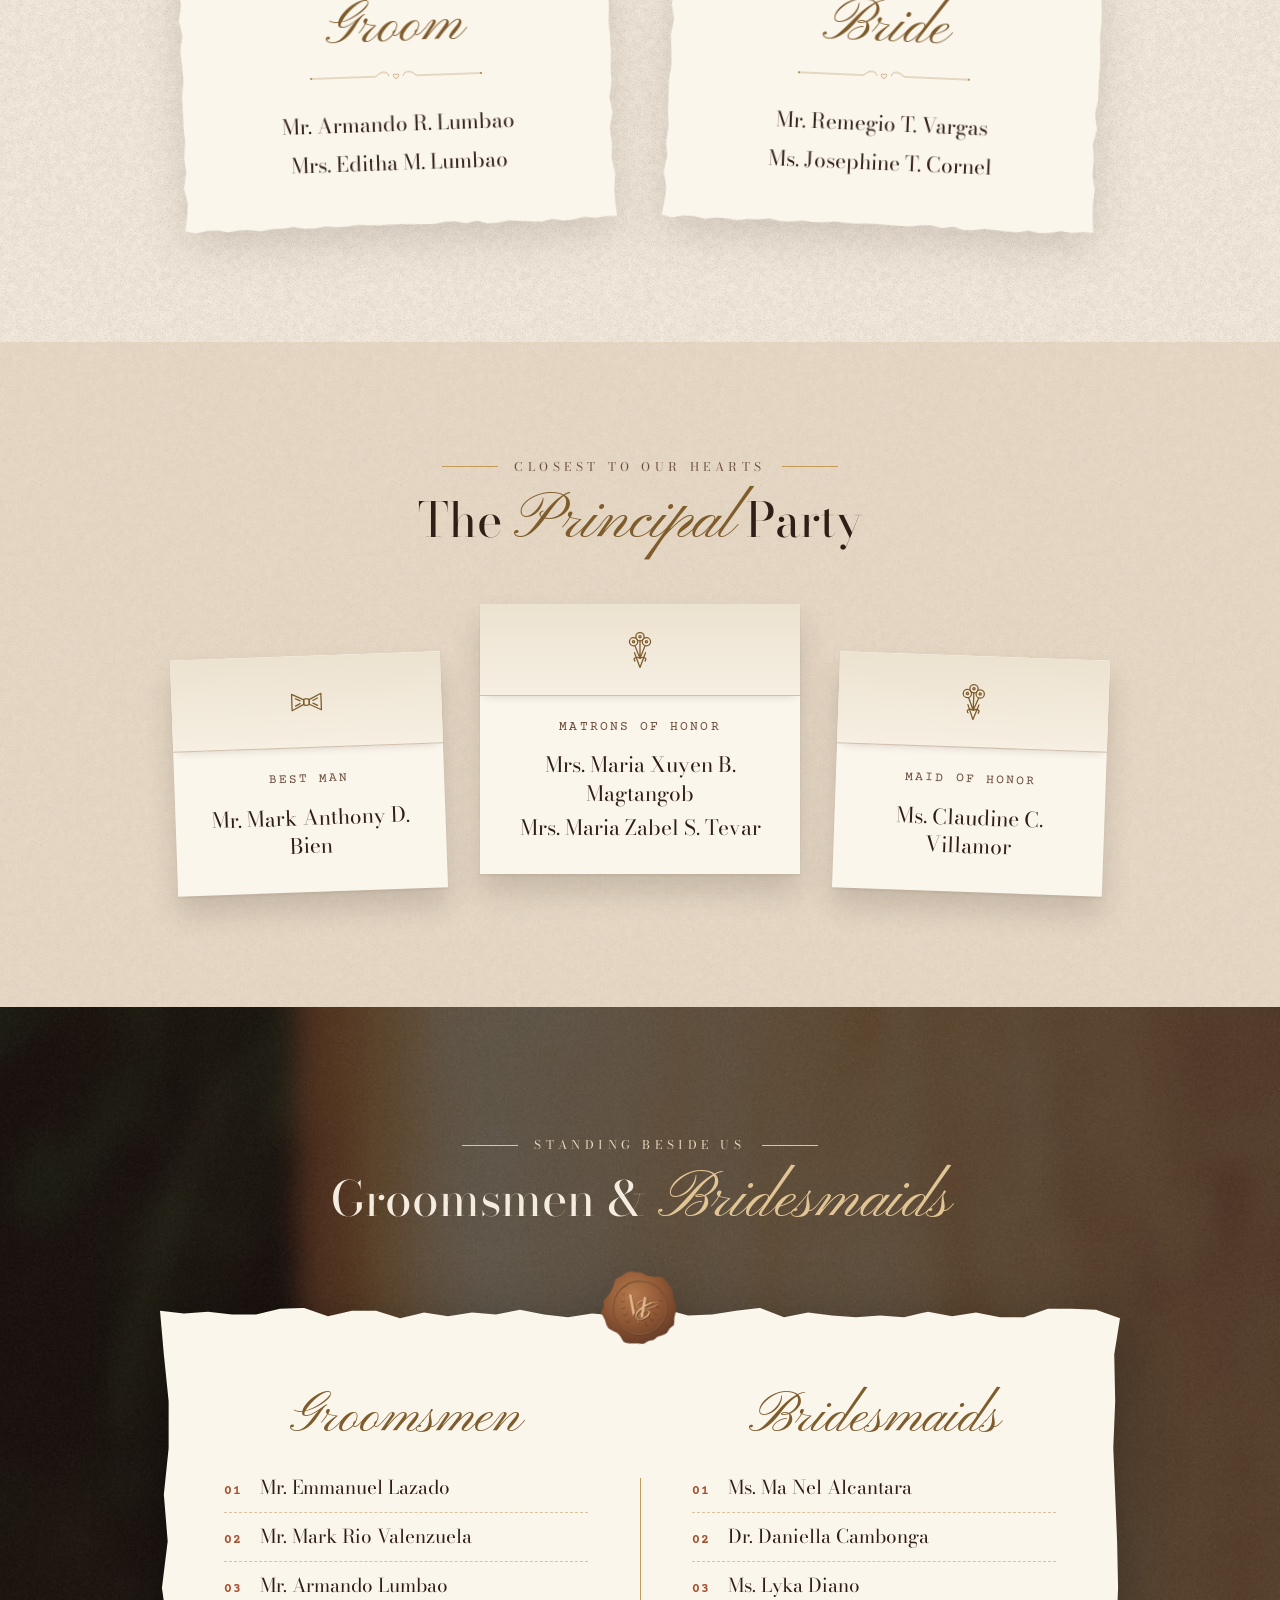
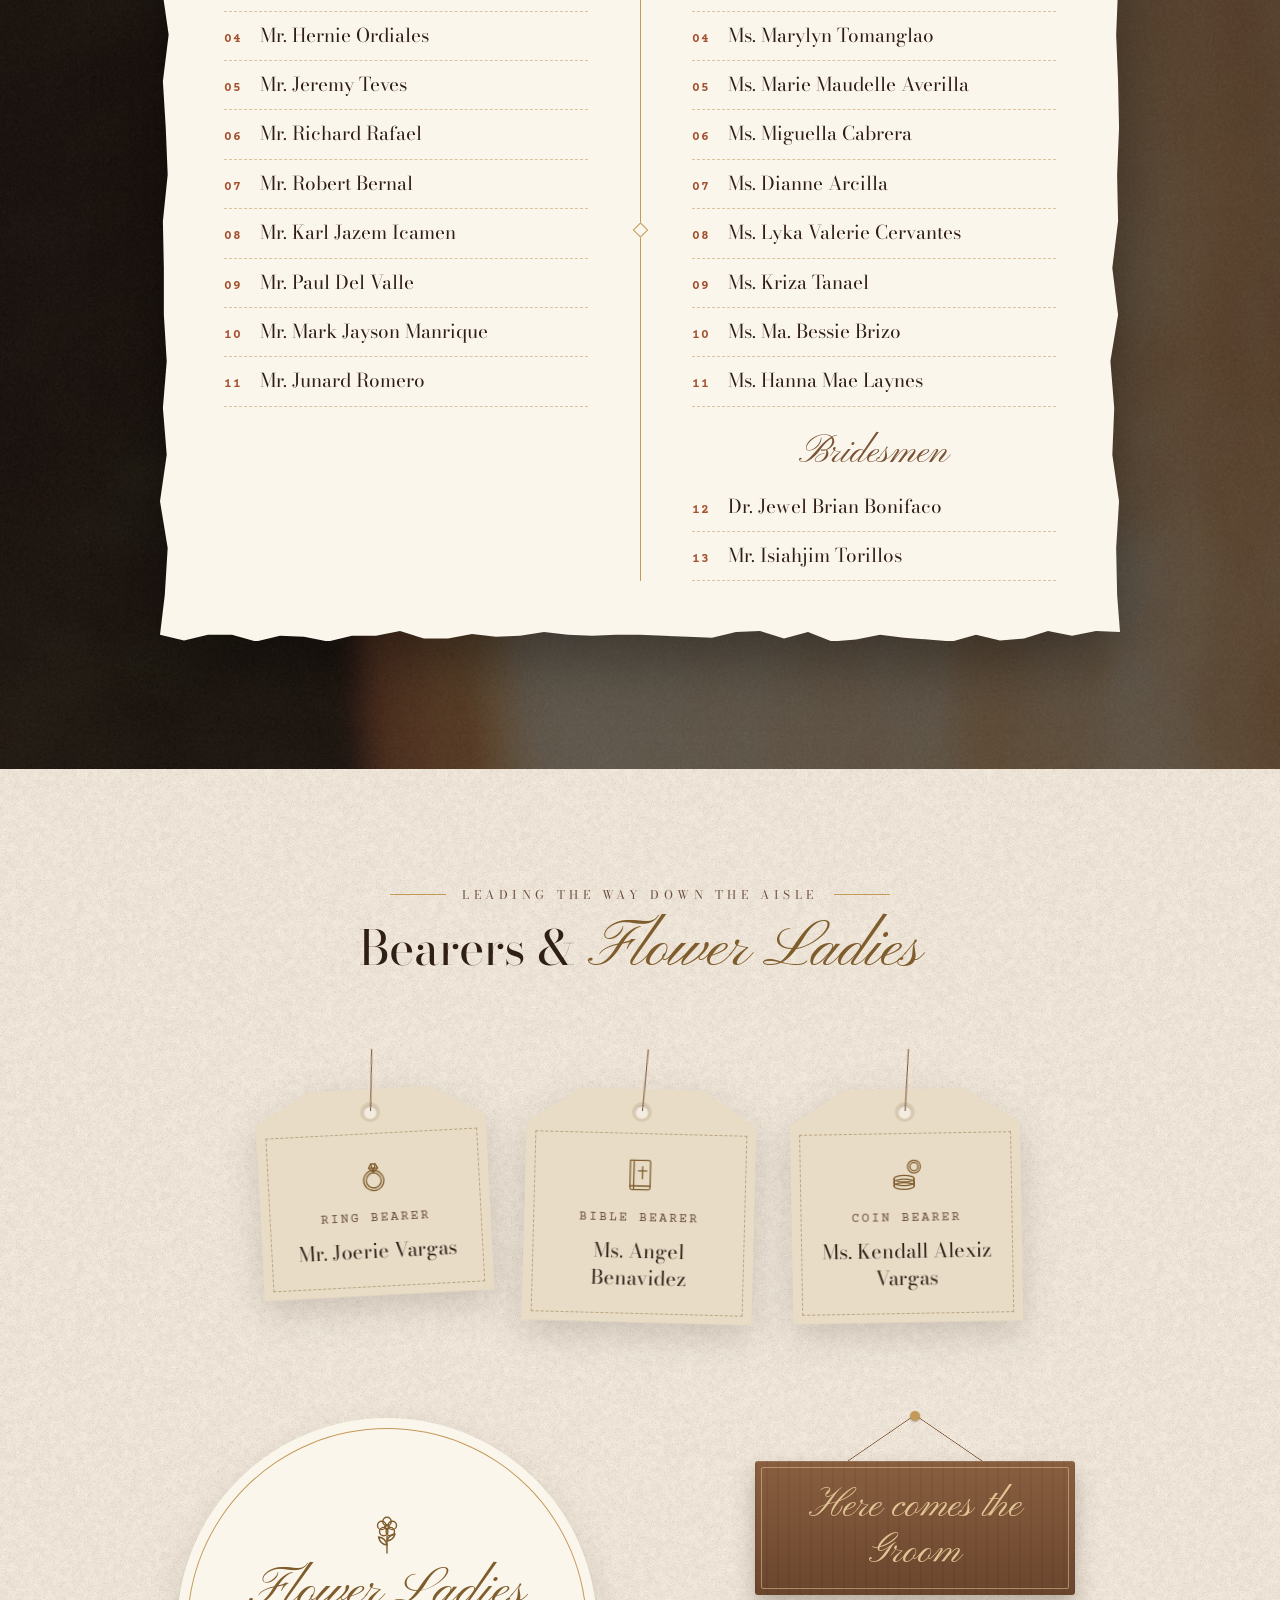
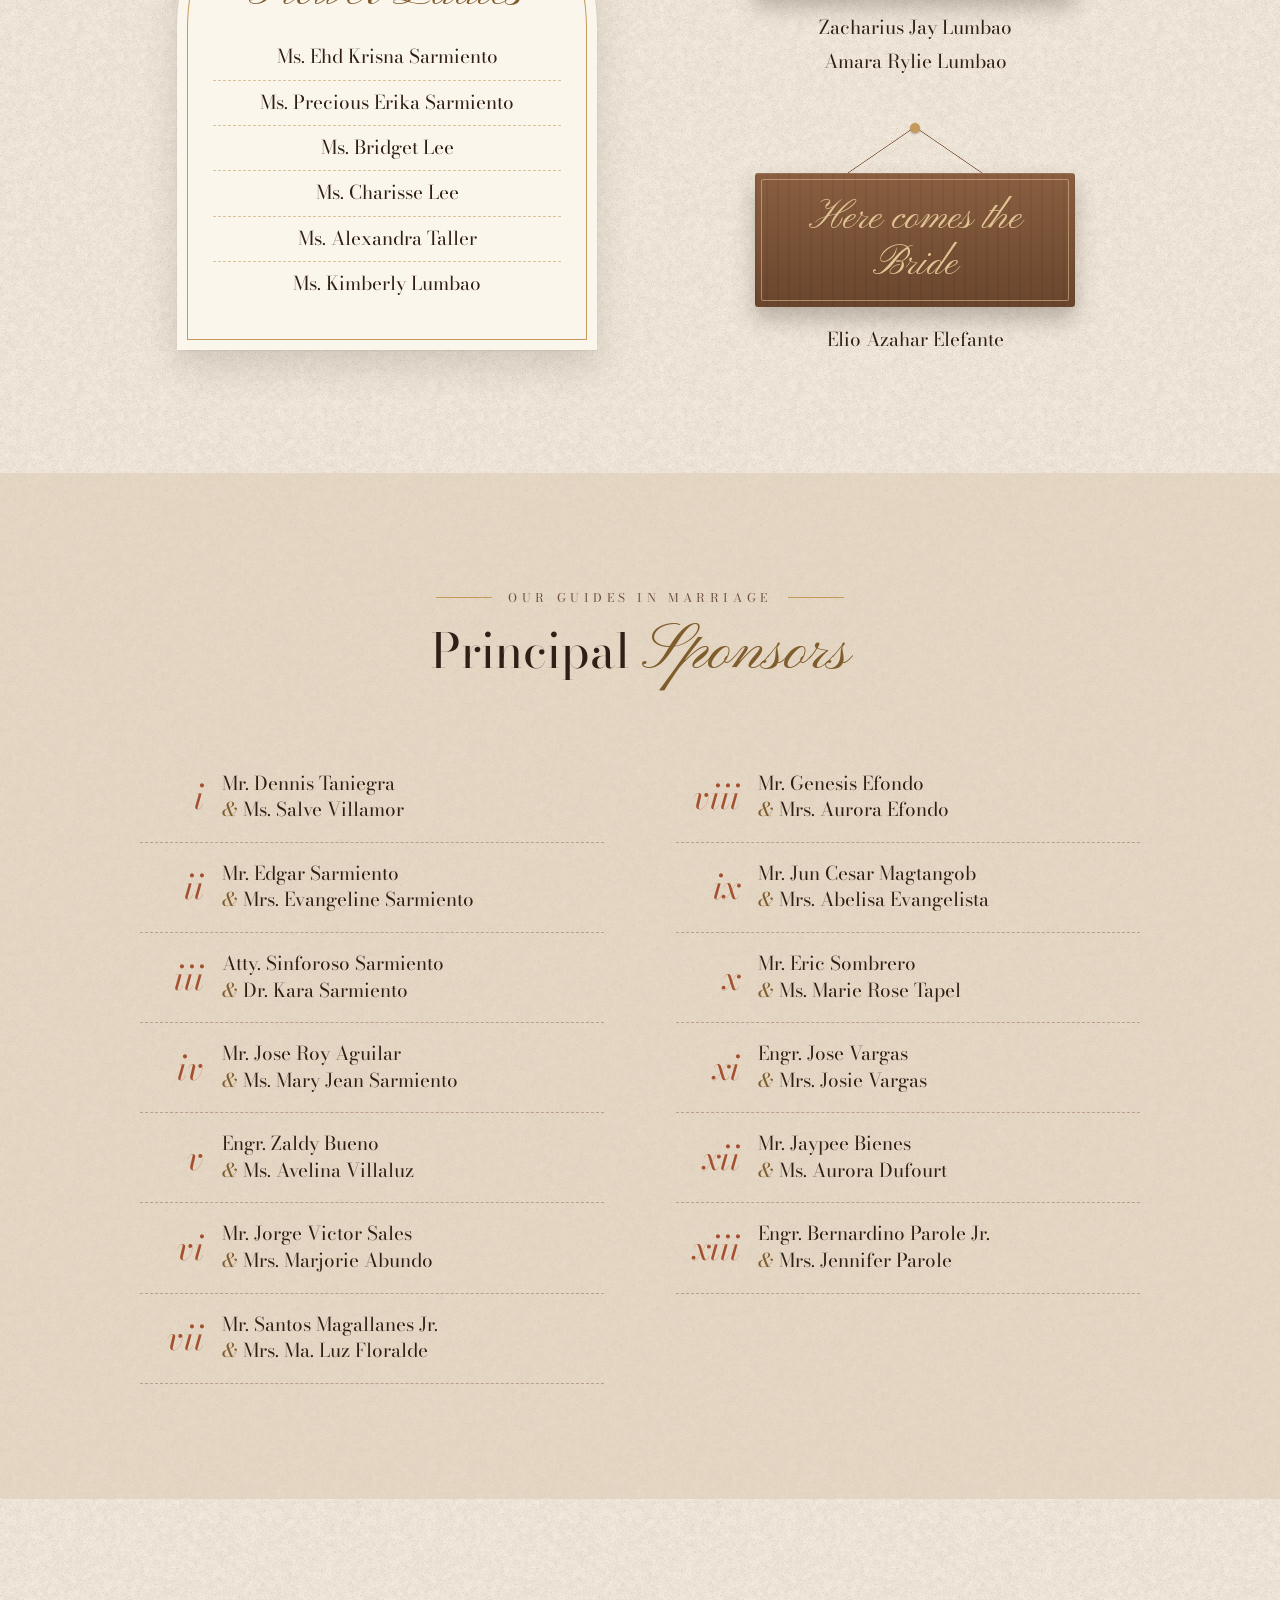
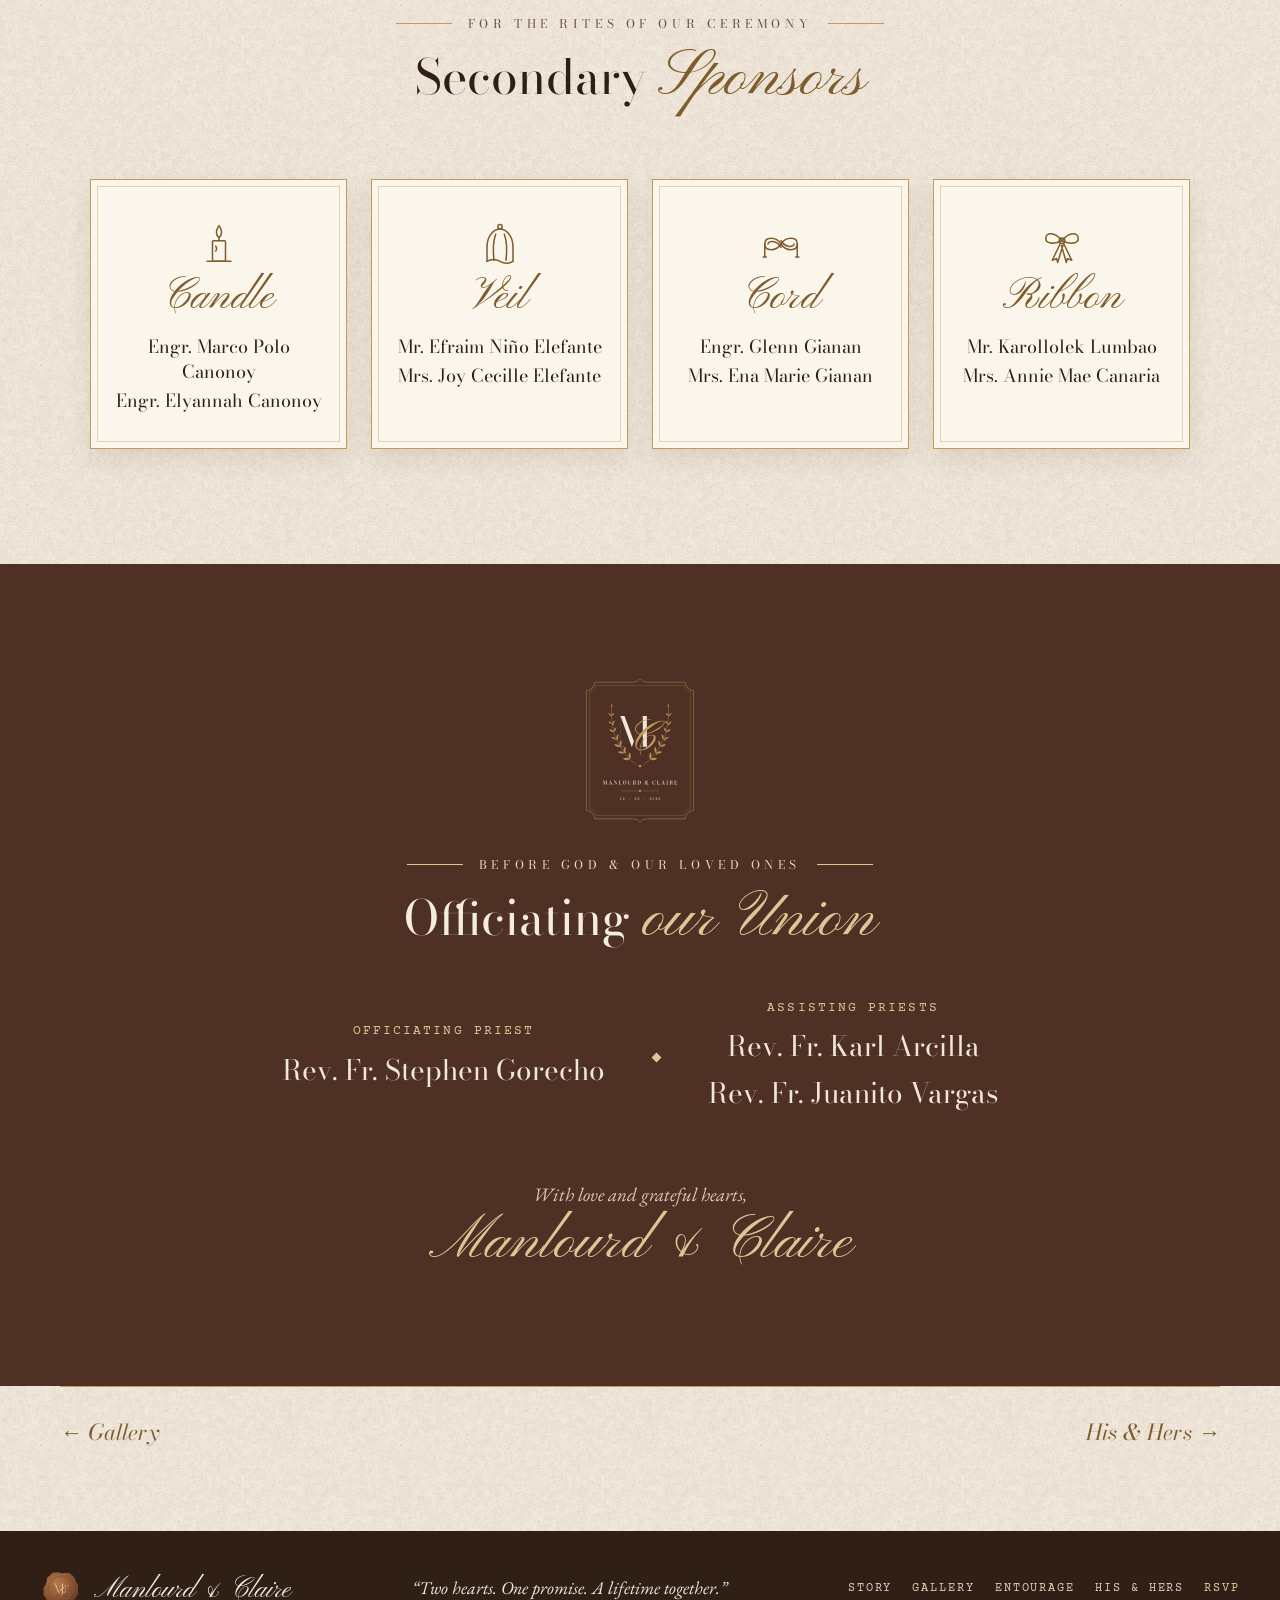
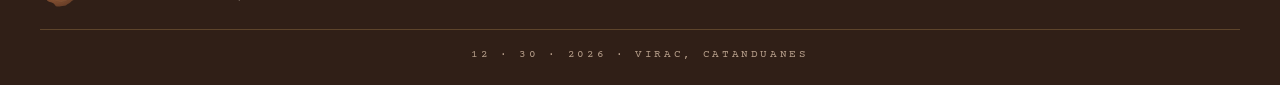
==== commit 297a9d24: "add music" ====
--- a/entourage.html
+++ b/entourage.html
@@ -365,5 +365,6 @@
 <script src="assets/js/content.js"></script>
 <script src="assets/js/main.js"></script>
 <script src="assets/js/motion.js"></script>
+<script src="assets/js/music.js"></script>
 </body>
 </html>
--- a/assets/css/style.css
+++ b/assets/css/style.css
@@ -927,4 +927,101 @@
 
 /* tighter gap between the FAQs and the hanging polaroids */
 .faq { padding-bottom: clamp(48px, 6vw, 72px); }
-.faq + .collage-section { padding-top: 0; }+.faq + .collage-section { padding-top: 0; }
+/* ---------- Opening envelope (home page, first visit) ---------- */
+.opener { display: none; }
+.has-opener { overflow: hidden; }
+.has-opener .opener { display: flex; }
+.opener { position: fixed; inset: 0; z-index: 1000; flex-direction: column; align-items: center; justify-content: center; gap: 28px;
+  padding: 24px; color: #F1E7D6; overflow: hidden;
+  background: radial-gradient(ellipse at 50% 45%, #4A2E21 0%, #2A1A12 55%, #170E09 100%); transition: opacity .8s ease, visibility 0s .8s; }
+.opener::before { content: ""; position: absolute; inset: 0; background: url("../img/paper-grain.png"); opacity: .12; mix-blend-mode: overlay; pointer-events: none; }
+.opener.is-gone { opacity: 0; visibility: hidden; pointer-events: none; }
+.opener.is-skipping { transition-duration: .45s, 0s; transition-delay: 0s, .45s; }
+.opener-skip { position: absolute; top: 18px; right: 18px; z-index: 6; padding: 8px 14px; border: 1px solid rgba(226,197,149,.45); background: transparent; color: #EAD9BC; cursor: pointer;
+  font-family: var(--font-detail); font-size: 11px; letter-spacing: .22em; text-transform: uppercase; }
+.opener-skip:hover, .opener-skip:focus-visible { background: rgba(226,197,149,.15); }
+.opener-kicker { position: relative; font-family: var(--font-detail); font-size: 12px; letter-spacing: .32em; text-transform: uppercase; color: var(--gold-light); text-align: center; }
+.opener-hint { position: relative; font-family: var(--font-display); font-style: italic; font-size: 19px; color: #EAD9BC; animation: hint 2.6s ease-in-out infinite; }
+@keyframes hint { 0%, 100% { opacity: .45; } 50% { opacity: 1; } }
+
+.env { --w: min(540px, 86vw); position: relative; width: var(--w); height: calc(var(--w) * .66); margin-top: calc(var(--w) * .12);
+  filter: drop-shadow(0 30px 40px rgba(0,0,0,.5)); }
+.env > * { position: absolute; }
+.env-back { inset: 0; background: #C9AE8A; border-radius: 3px; box-shadow: inset 0 0 40px rgba(78,48,37,.35); }
+.env-card { z-index: 2; left: 5%; right: 5%; top: 5%; height: 88%; background: var(--paper-light); padding: 8px; overflow: hidden;
+  box-shadow: 0 2px 6px rgba(0,0,0,.25); }
+.env-card picture, .env-card img { display: block; width: 100%; height: 100%; }
+.env-card img { object-fit: cover; object-position: center 62%; }
+.env-mono { position: absolute; left: 0; right: 0; top: 18%; text-align: center; font-family: var(--font-script); font-size: calc(var(--w) * .1); color: #F7EEDF;
+  text-shadow: 0 2px 14px rgba(0,0,0,.6); transition: opacity .4s ease; }
+.env-mono i { font-family: var(--font-display); font-size: .6em; color: var(--gold-light); }
+.env-front { z-index: 3; inset: 0; background: var(--warm-beige) url("../img/paper-grain.png");
+  clip-path: polygon(0 0, 50% 54%, 100% 0, 100% 100%, 0 100%); display: flex; align-items: flex-end; padding: 0 0 6% 7%; }
+.env-front::before { content: ""; position: absolute; inset: 0; pointer-events: none;
+  background: linear-gradient(to top right, transparent 49.6%, rgba(78,48,37,.16) 50%, transparent 50.8%) left / 50% 100% no-repeat,
+              linear-gradient(to top left, transparent 49.6%, rgba(78,48,37,.16) 50%, transparent 50.8%) right / 50% 100% no-repeat; }
+.env-to { position: relative; font-family: var(--font-script); font-size: calc(var(--w) * .062); line-height: 1.1; color: var(--espresso); }
+.env-flap { z-index: 4; left: 0; right: 0; top: 0; height: 58%; transform-origin: 50% 0; transform-style: preserve-3d;
+  transform: perspective(1200px) rotateX(0deg); }
+.env-flap > span { position: absolute; inset: 0; clip-path: polygon(0 0, 100% 0, 50% 100%); backface-visibility: hidden; }
+.flap-out { background: #E9DAC0 url("../img/paper-grain.png"); box-shadow: inset 0 -30px 40px -30px rgba(78,48,37,.25); }
+.flap-in { clip-path: polygon(50% 0, 100% 100%, 0 100%) !important; background: url("../img/glow.jpg") 30% 40% / cover; transform: rotateX(180deg); filter: saturate(.9) brightness(.9); }
+.env-seal { z-index: 5; left: calc(50% - var(--w) * .11); top: calc(58% - var(--w) * .13); width: calc(var(--w) * .22); aspect-ratio: 1; padding: 0; border: 0; background: none; cursor: pointer;
+  border-radius: 50%; filter: drop-shadow(0 6px 8px rgba(0,0,0,.45)); animation: seal-breathe 2.6s ease-in-out infinite; }
+.env-seal img { width: 100%; height: 100%; }
+.env-seal:hover { animation-play-state: paused; scale: 1.06; }
+.env-seal:focus-visible { outline: 2px solid var(--gold-light); outline-offset: 6px; }
+@keyframes seal-breathe { 0%, 100% { scale: 1; filter: drop-shadow(0 6px 8px rgba(0,0,0,.45)); } 50% { scale: 1.04; filter: drop-shadow(0 6px 8px rgba(0,0,0,.45)) drop-shadow(0 0 18px rgba(226,197,149,.35)); } }
+
+/* 1 — seal lifts away, flap opens */
+.is-opening .env-seal { animation: seal-off .55s cubic-bezier(.4,0,.2,1) forwards; pointer-events: none; }
+@keyframes seal-off { to { opacity: 0; translate: 0 -30px; rotate: -18deg; scale: 1.2; } }
+.is-opening .env-flap { animation: flap-open .8s cubic-bezier(.45,.05,.3,1) .25s forwards; }
+@keyframes flap-open { 0% { transform: perspective(1200px) rotateX(0deg); z-index: 4; } 50% { z-index: 4; } 51% { z-index: 1; } 100% { transform: perspective(1200px) rotateX(180deg); z-index: 1; } }
+.is-opening .opener-hint, .is-opening .opener-skip, .is-opening .opener-kicker { opacity: 0; transition: opacity .4s ease; }
+/* 2 — card slides up out of the envelope */
+.env-card { transition: translate .95s cubic-bezier(.3,.7,.2,1); }
+.is-rising .env > .env-card { translate: 0 -64%; }
+/* 3 — card grows into the hero while the envelope drops away */
+.env-card.is-free { position: fixed; z-index: 10; margin: 0; translate: none;
+  transition: top .9s cubic-bezier(.65,0,.25,1), left .9s cubic-bezier(.65,0,.25,1), width .9s cubic-bezier(.65,0,.25,1), height .9s cubic-bezier(.65,0,.25,1), padding .9s ease; }
+.is-expanding .env-card.is-free { padding: 0; box-shadow: none; }
+.is-expanding .env-mono { opacity: 0; }
+.is-expanding .env, .is-expanding .opener-kicker { translate: 0 40vh; opacity: 0; transition: translate .9s cubic-bezier(.5,0,.75,0), opacity .7s ease; }
+
+/* the real hero waits underneath, then its words settle in as the envelope fades */
+.has-opener .hero > picture img, .opener-done .hero > picture img { animation: none; }
+.has-opener .hero-copy > *, .has-opener .hero .scroll-cue, .has-opener .hero-mat, .has-opener .site-header { animation-play-state: paused; }
+.has-opener .site-header { opacity: 0; }
+.opener-done .site-header { animation: settle 1s .3s ease both; }
+.has-opener .music-btn { opacity: 0; pointer-events: none; }
+
+@media (max-width: 760px) {
+  .opener { gap: 22px; }
+  .opener-kicker { font-size: 11px; letter-spacing: .24em; }
+}
+@media (prefers-reduced-motion: reduce) {
+  .opener-hint, .env-seal { animation: none; }
+}
+
+/* ---------- Music button (all pages) ---------- */
+.music-btn { position: fixed; z-index: 60; right: 18px; bottom: 18px; display: flex; align-items: center; gap: 10px; padding: 0; border: 0; background: none; cursor: pointer;
+  transition: opacity .6s ease; }
+.music-disc { position: relative; width: 52px; height: 52px; border-radius: 50%; display: grid; place-items: center;
+  background: repeating-radial-gradient(circle at 50% 50%, #1d130e 0 2px, #2b1d16 2px 3px); box-shadow: 0 6px 16px rgba(0,0,0,.35), inset 0 0 0 1px rgba(226,197,149,.25); }
+.music-disc img { width: 46%; height: 46%; border-radius: 50%; }
+.music-disc::after { content: ""; position: absolute; inset: 0; border-radius: 50%; background: linear-gradient(135deg, rgba(255,255,255,.14), transparent 45%); }
+.music-btn.is-playing .music-disc { animation: spin 6s linear infinite; }
+@keyframes spin { to { rotate: 360deg; } }
+/* paused: a small play mark sits on the record */
+.music-btn:not(.is-playing) .music-disc::before { content: ""; position: absolute; z-index: 2; width: 0; height: 0; margin-left: 3px;
+  border-left: 11px solid #F7EEDF; border-top: 7px solid transparent; border-bottom: 7px solid transparent; filter: drop-shadow(0 1px 2px rgba(0,0,0,.6)); }
+.music-btn.is-waiting .music-disc { box-shadow: 0 6px 16px rgba(0,0,0,.35), 0 0 0 0 rgba(226,197,149,.6); animation: nudge 2s ease-out infinite; }
+@keyframes nudge { 70% { box-shadow: 0 6px 16px rgba(0,0,0,.35), 0 0 0 12px rgba(226,197,149,0); } 100% { box-shadow: 0 6px 16px rgba(0,0,0,.35), 0 0 0 0 rgba(226,197,149,0); } }
+.music-label { order: -1; padding: 6px 10px; background: rgba(36,24,18,.85); color: #F1E7D6; font-family: var(--font-detail); font-size: 11px; letter-spacing: .12em;
+  white-space: nowrap; opacity: 0; translate: 6px 0; transition: opacity .3s ease, translate .3s ease; pointer-events: none; }
+@media (hover: hover) { .music-btn:hover .music-label, .music-btn:focus-visible .music-label { opacity: 1; translate: 0 0; } }
+.music-btn:focus-visible .music-disc { outline: 2px solid var(--gold-light); outline-offset: 3px; }
+@media (max-width: 760px) { .music-btn { right: 14px; bottom: 14px; } .music-disc { width: 46px; height: 46px; } }
+@media (prefers-reduced-motion: reduce) { .music-btn.is-playing .music-disc, .music-btn.is-waiting .music-disc { animation: none; } }
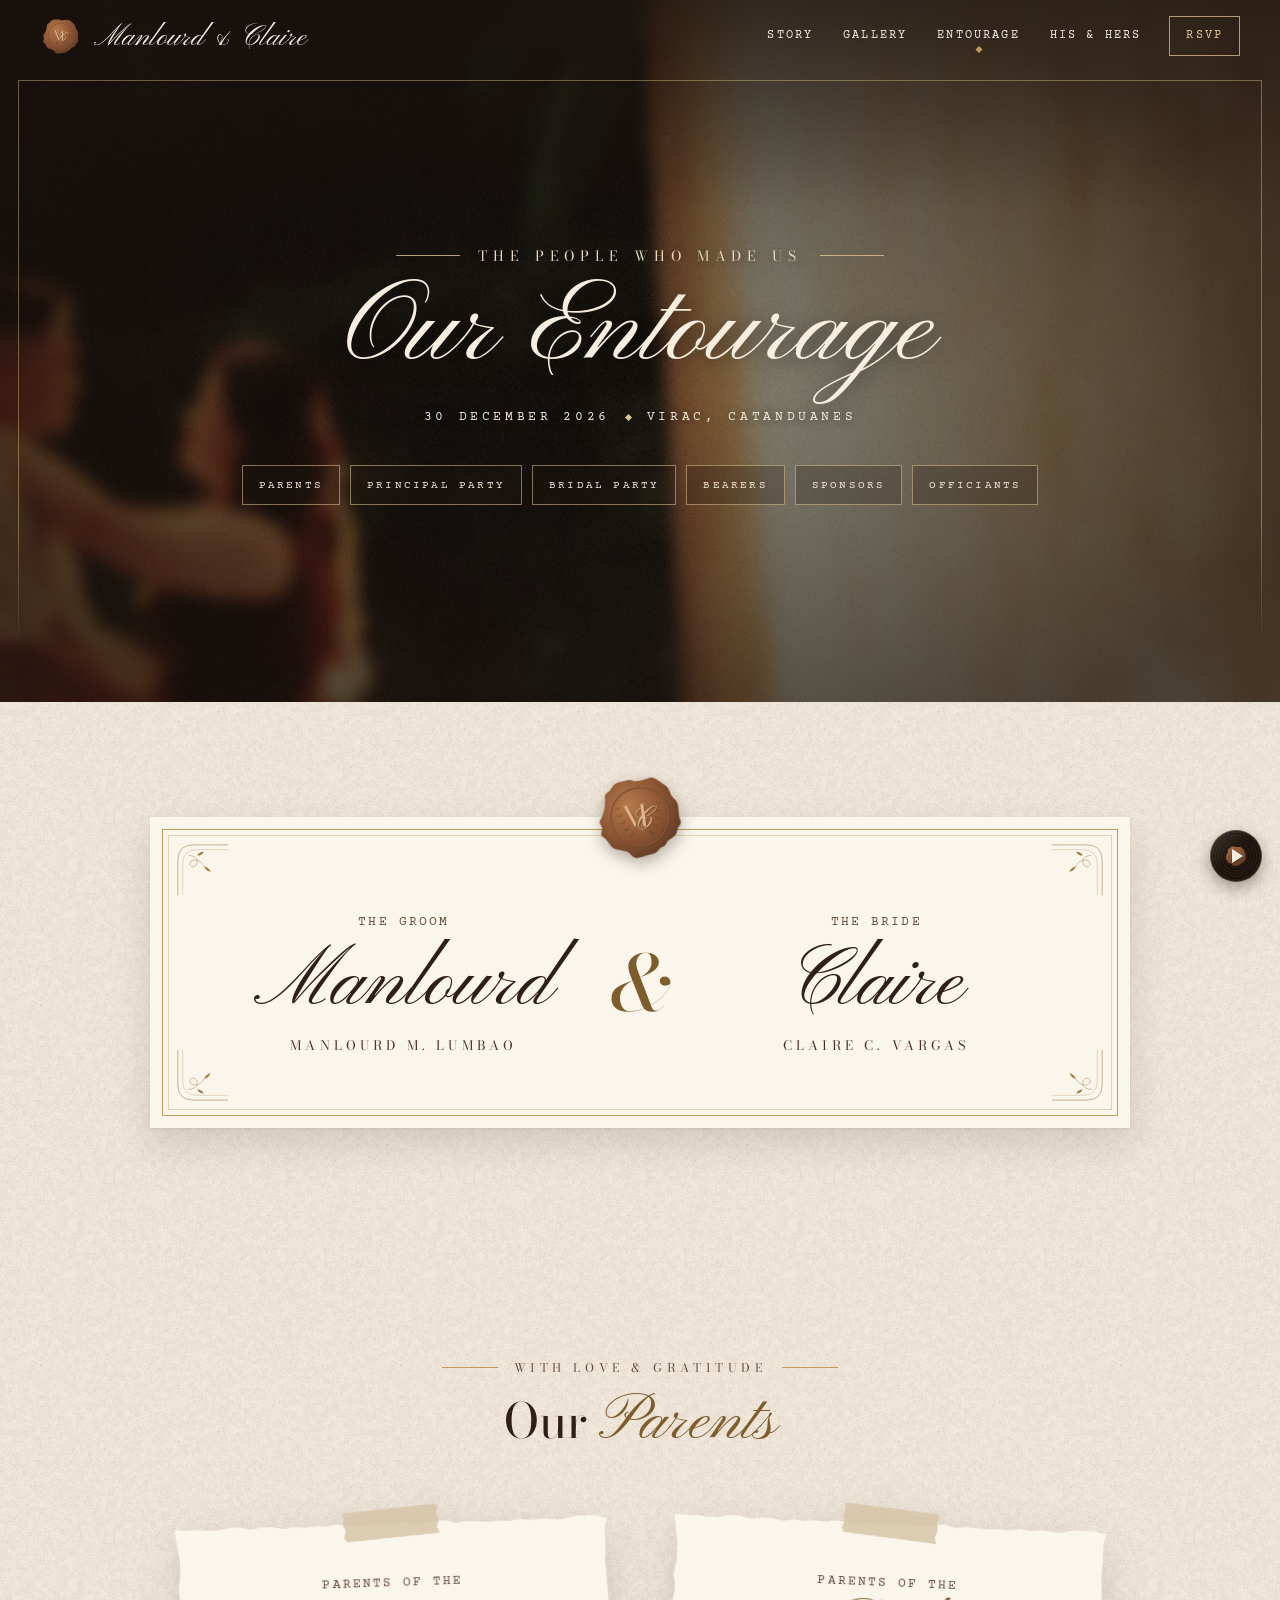
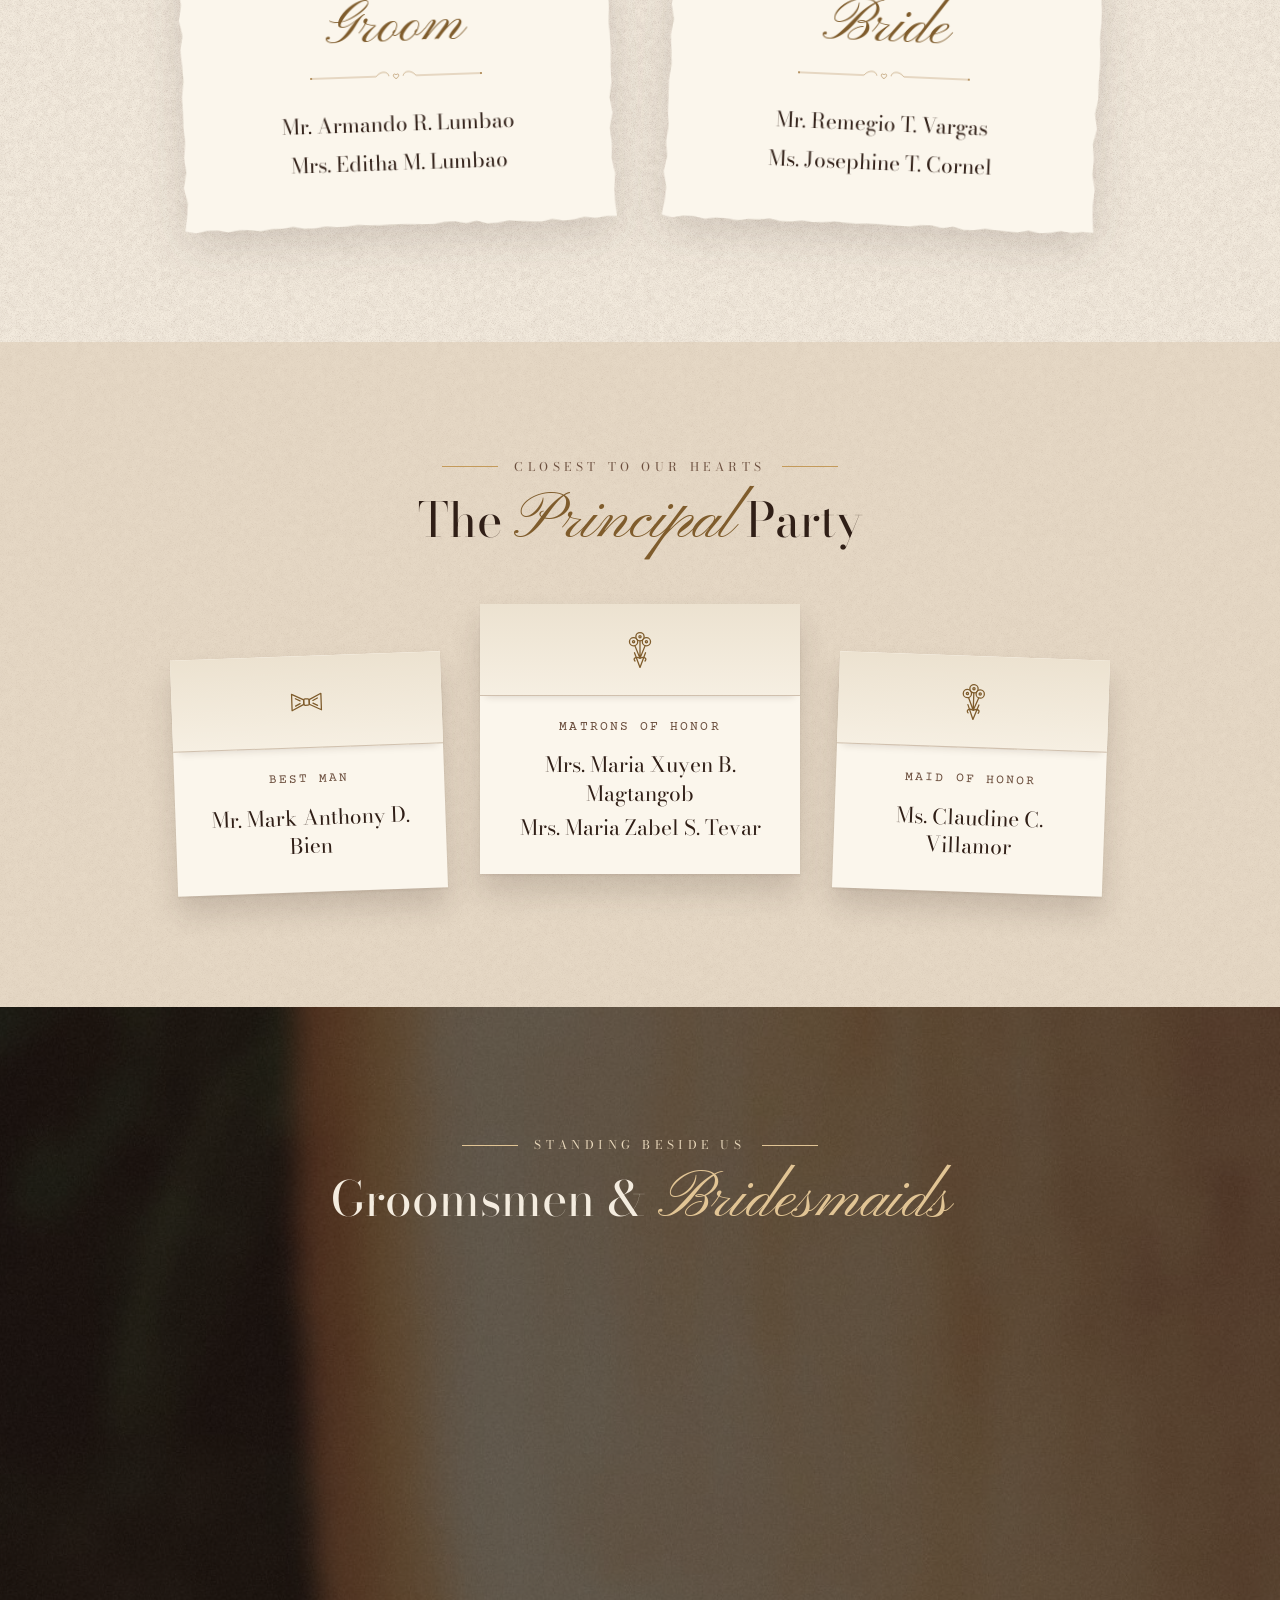
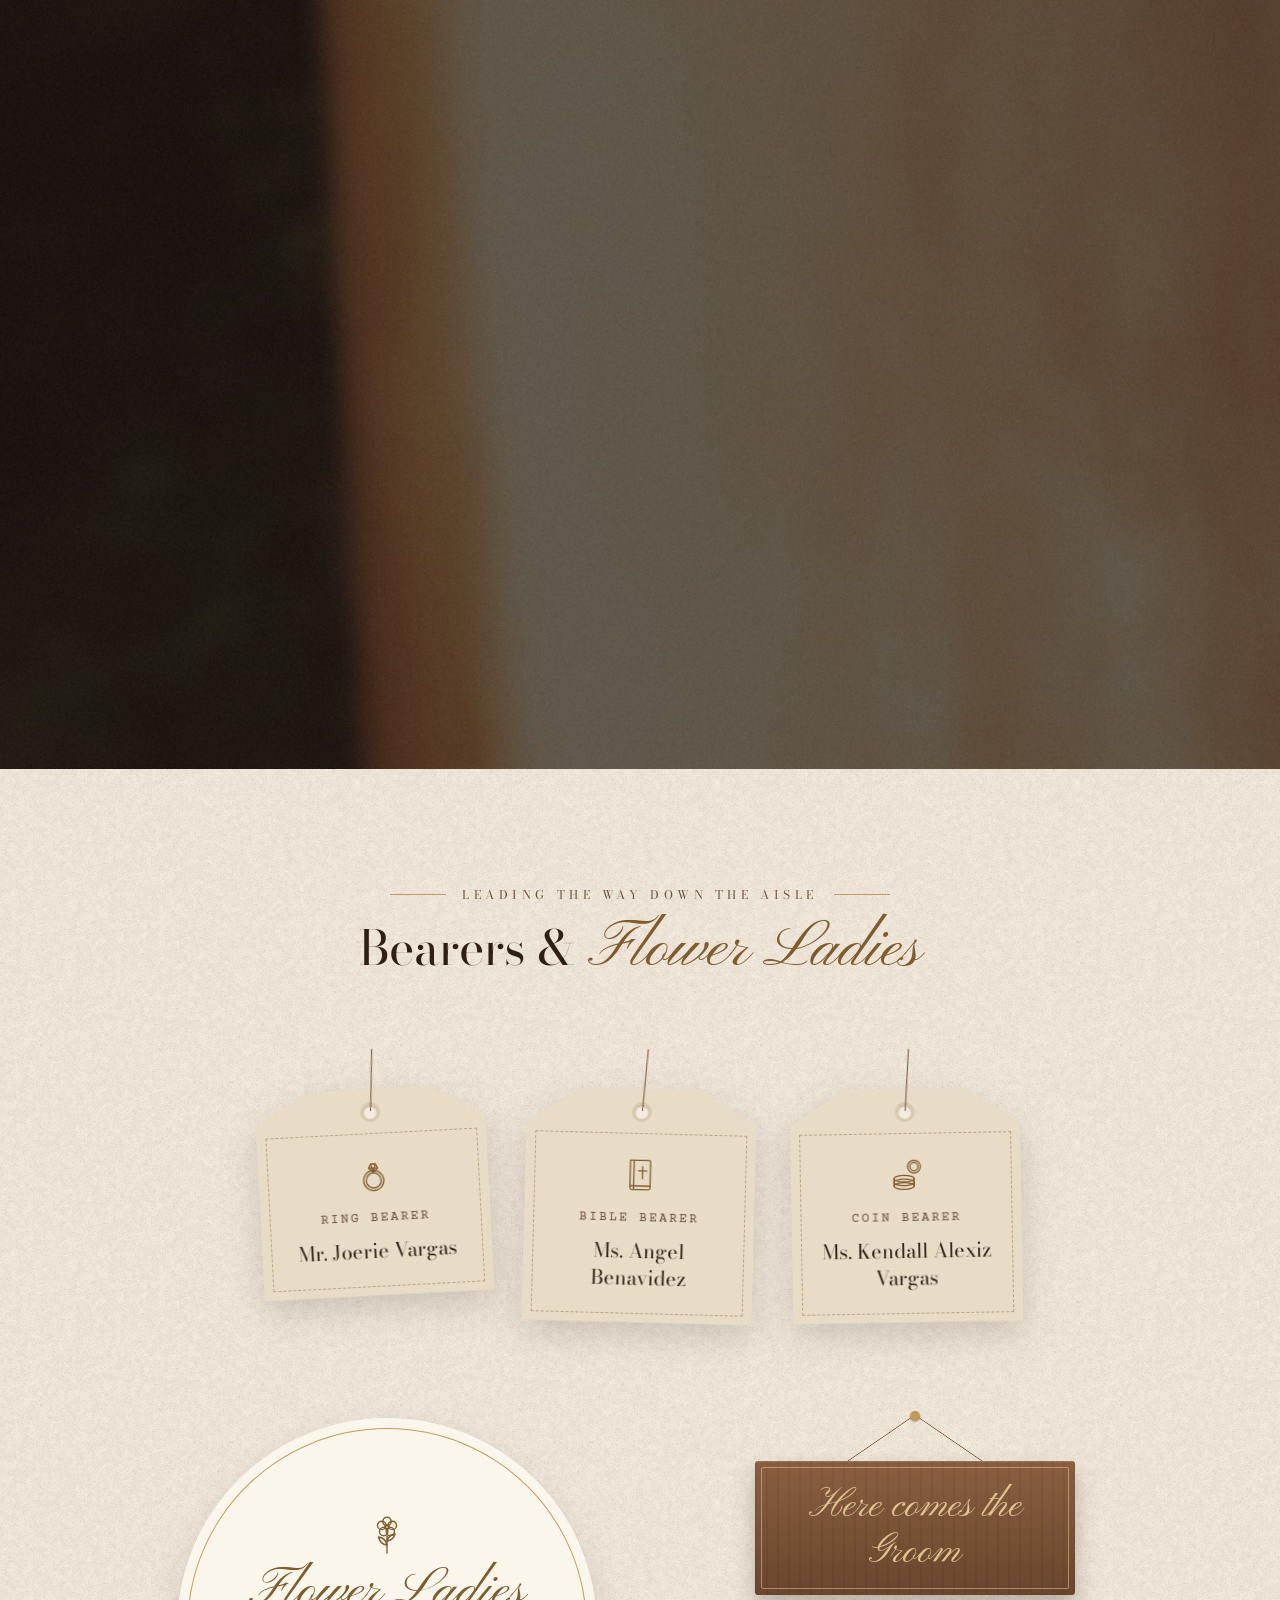
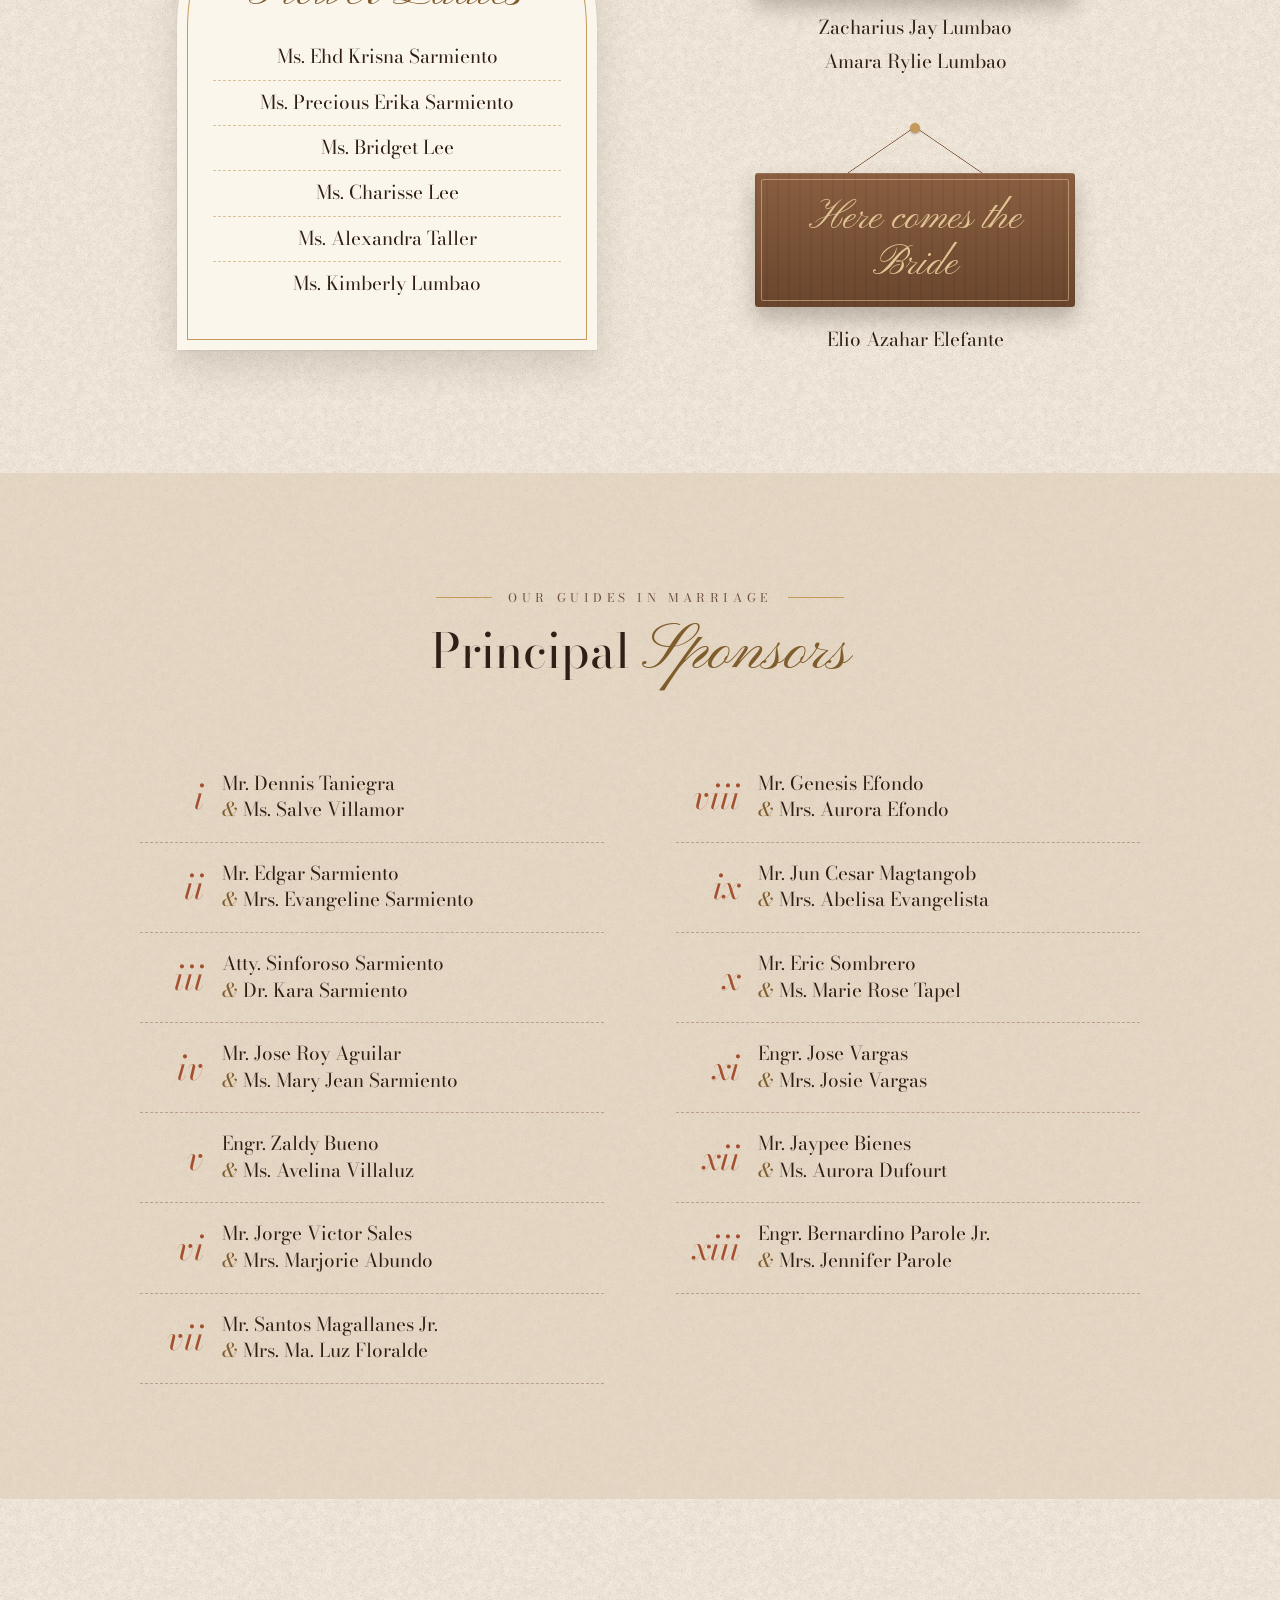
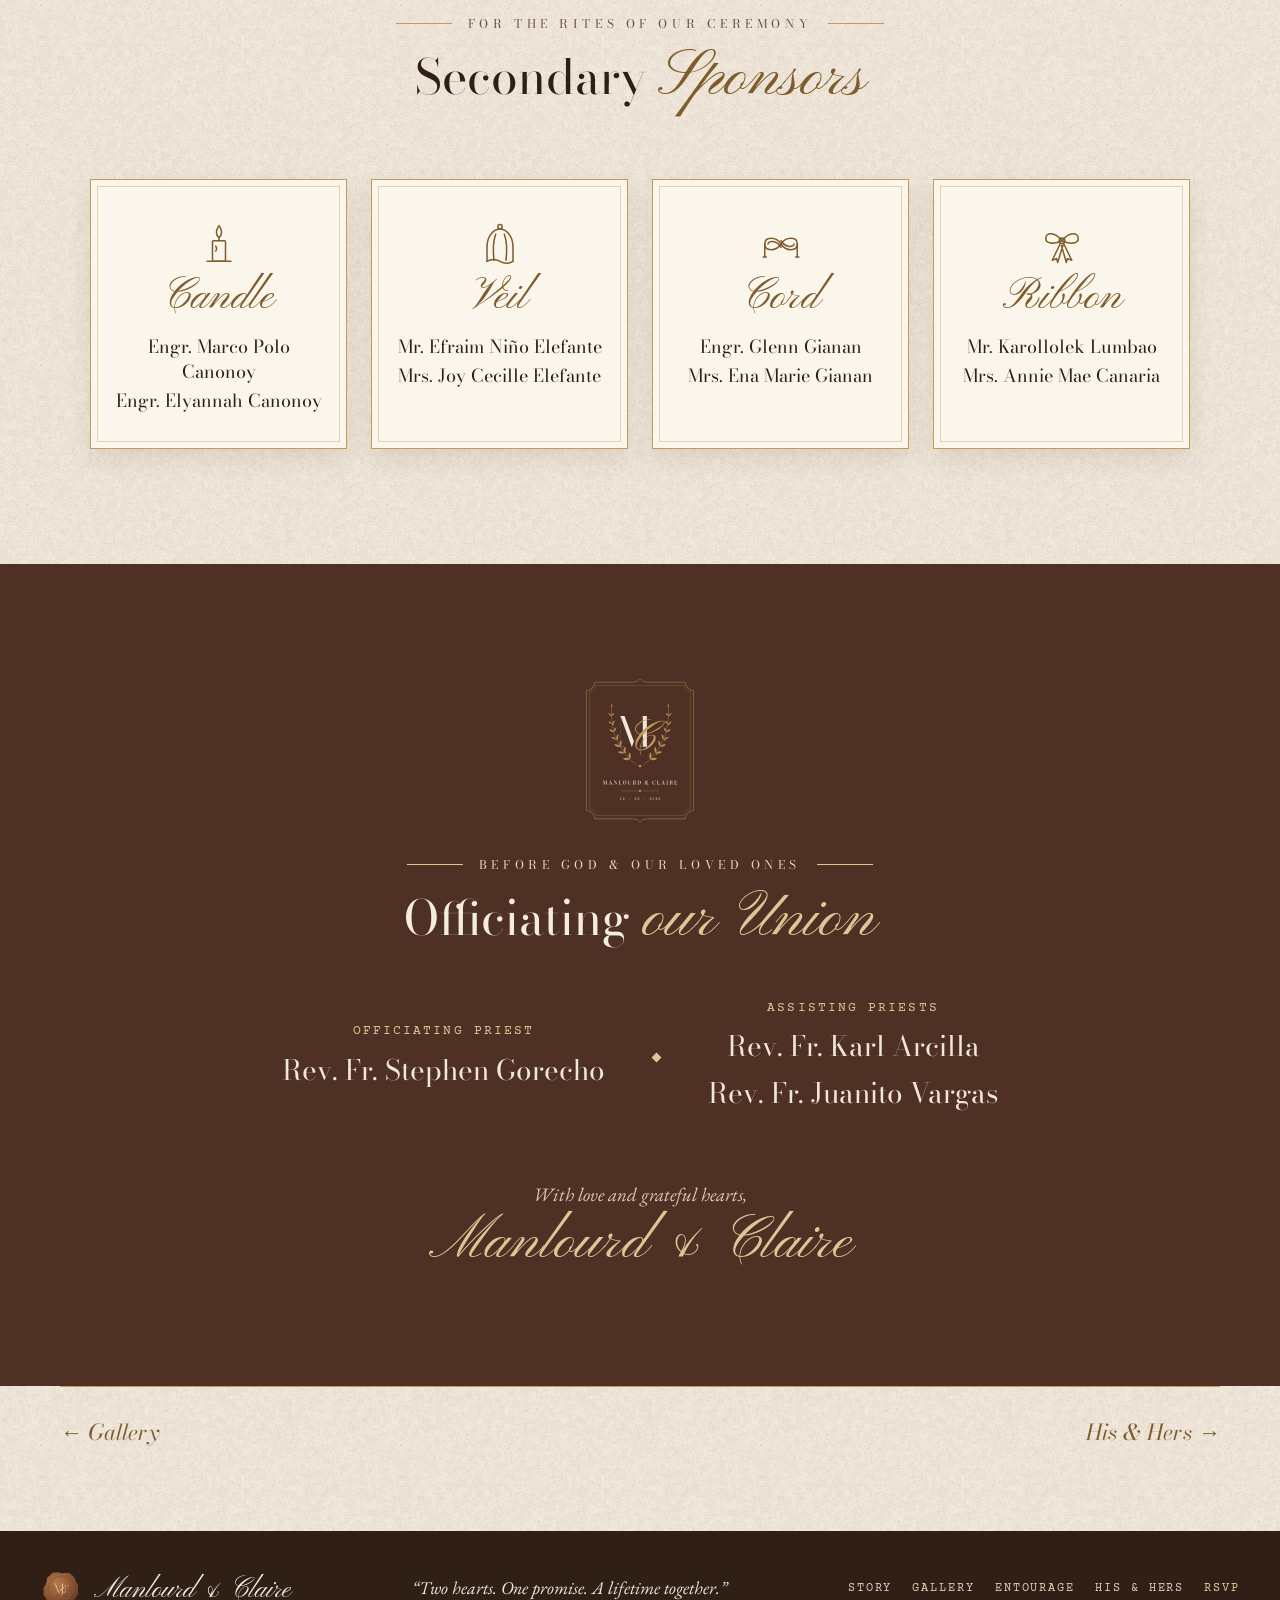
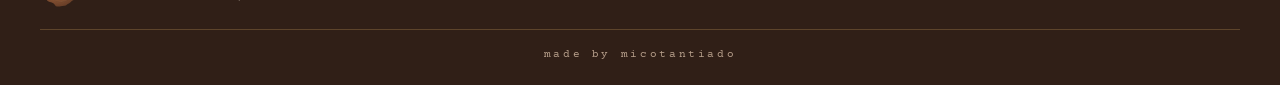
==== commit feb4fee0: "text edit" ====
--- a/entourage.html
+++ b/entourage.html
@@ -359,7 +359,7 @@
       <ul><li><a href="story.html">Story</a></li><li><a href="gallery.html">Gallery</a></li><li><a href="entourage.html">Entourage</a></li><li><a href="qna.html">His &amp; Hers</a></li><li><a href="index.html#rsvp" style="color: var(--gold-light);">RSVP</a></li></ul>
     </nav>
   </div>
-  <p class="fine">12 · 30 · 2026 · VIRAC, CATANDUANES</p>
+  <p class="fine">made by micotantiado</p>
 </footer>
 
 <script src="assets/js/content.js"></script>
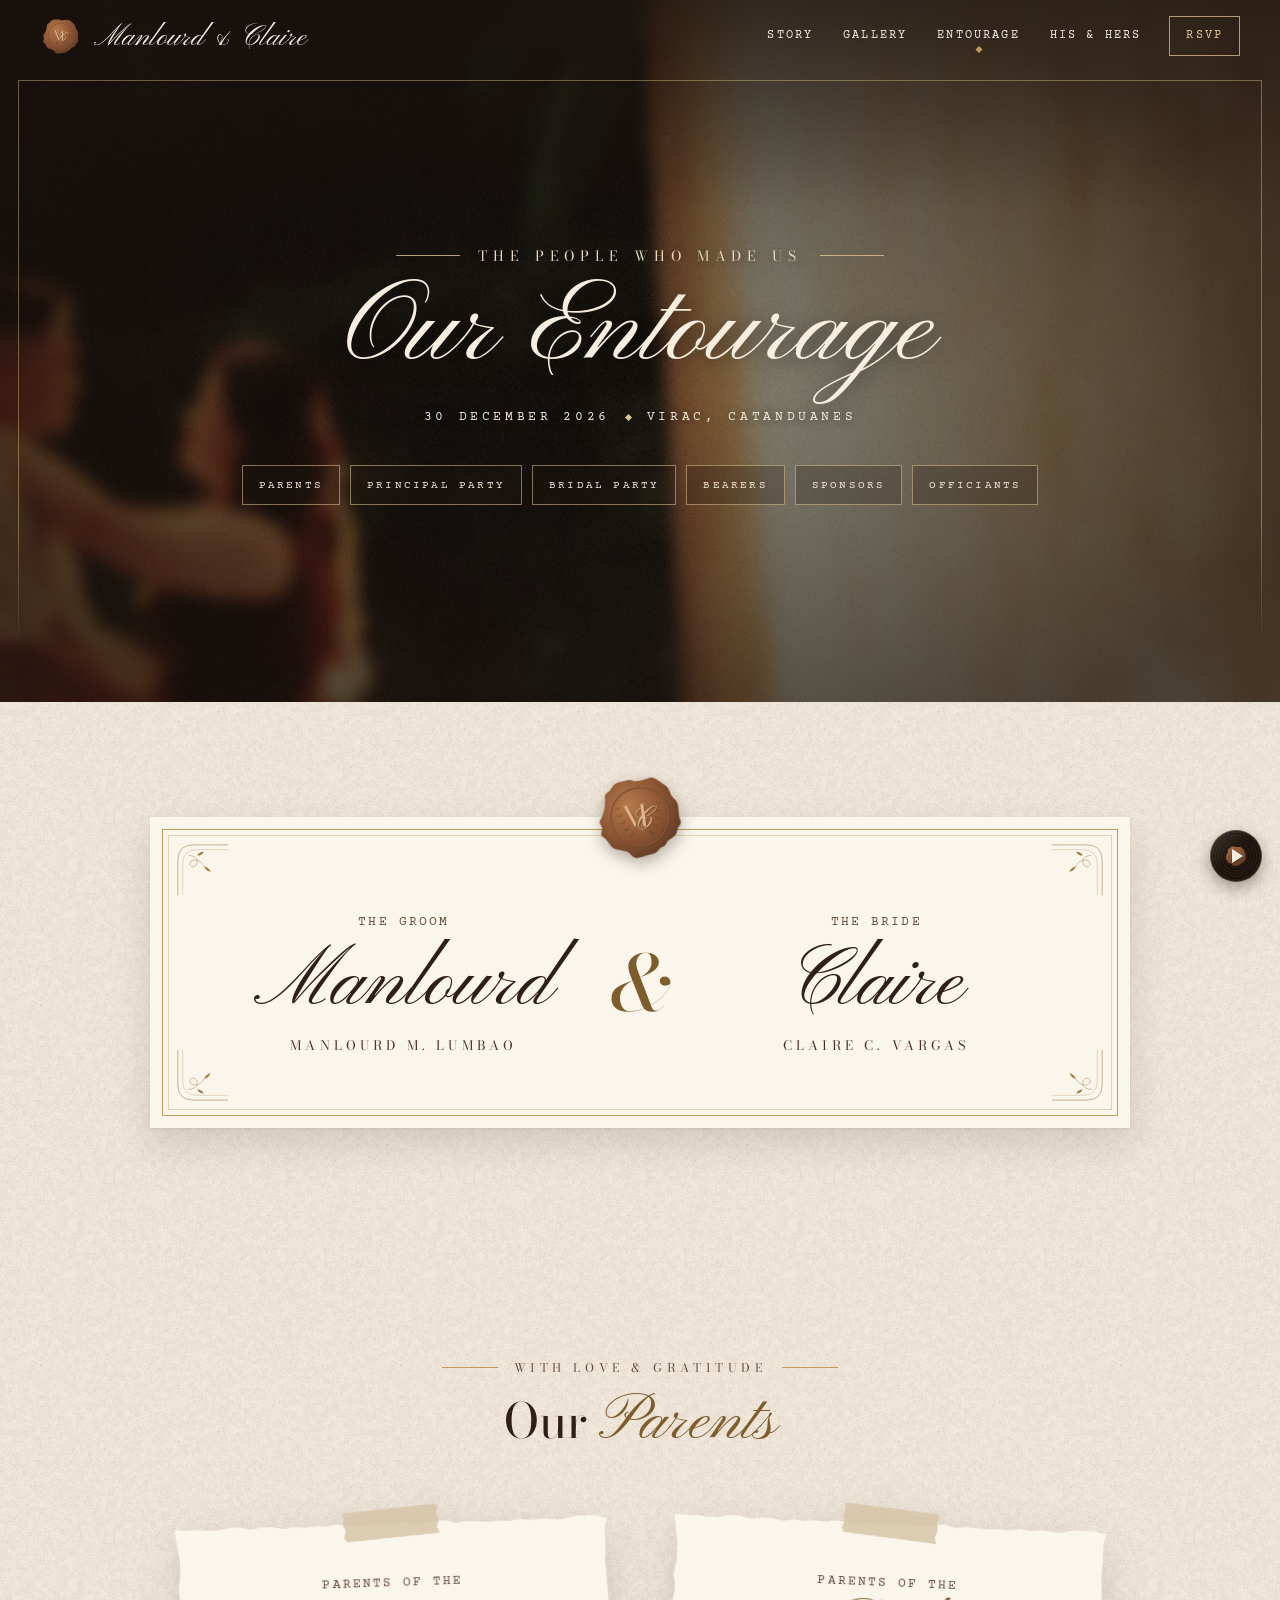
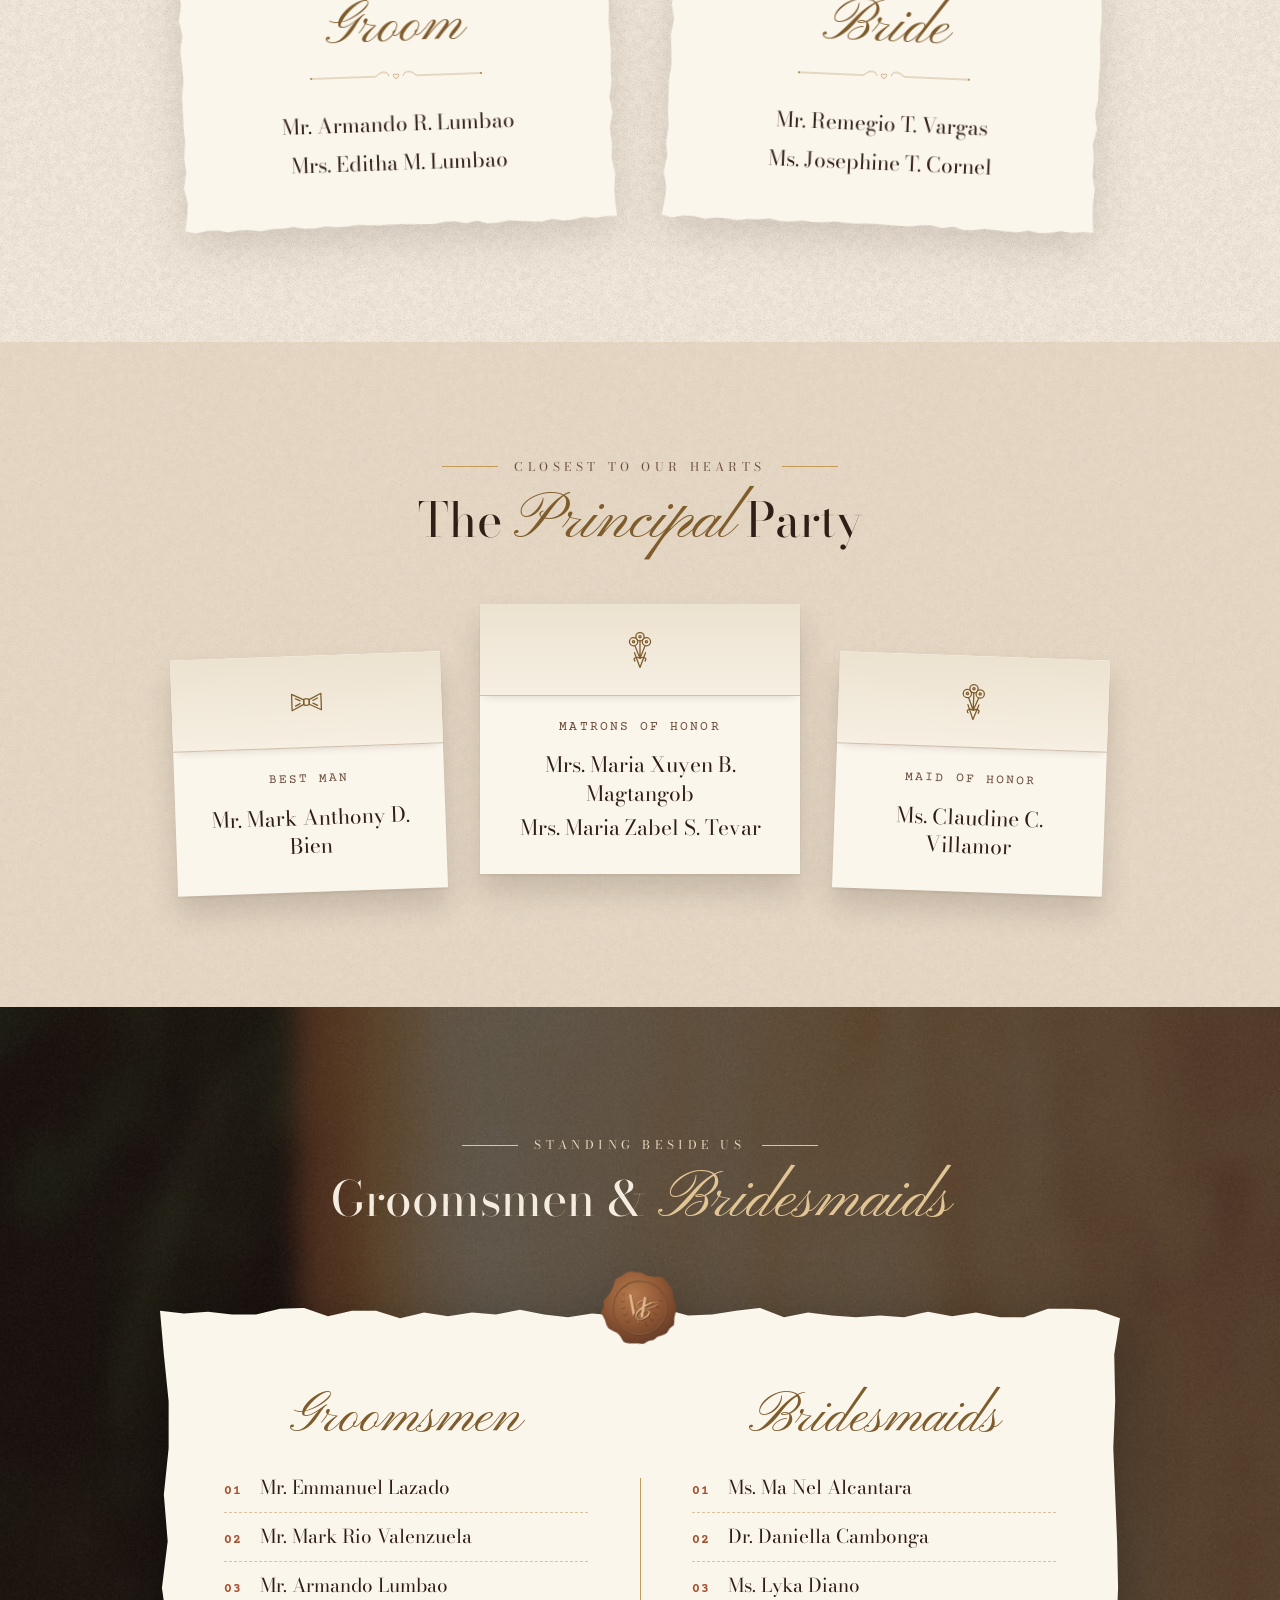
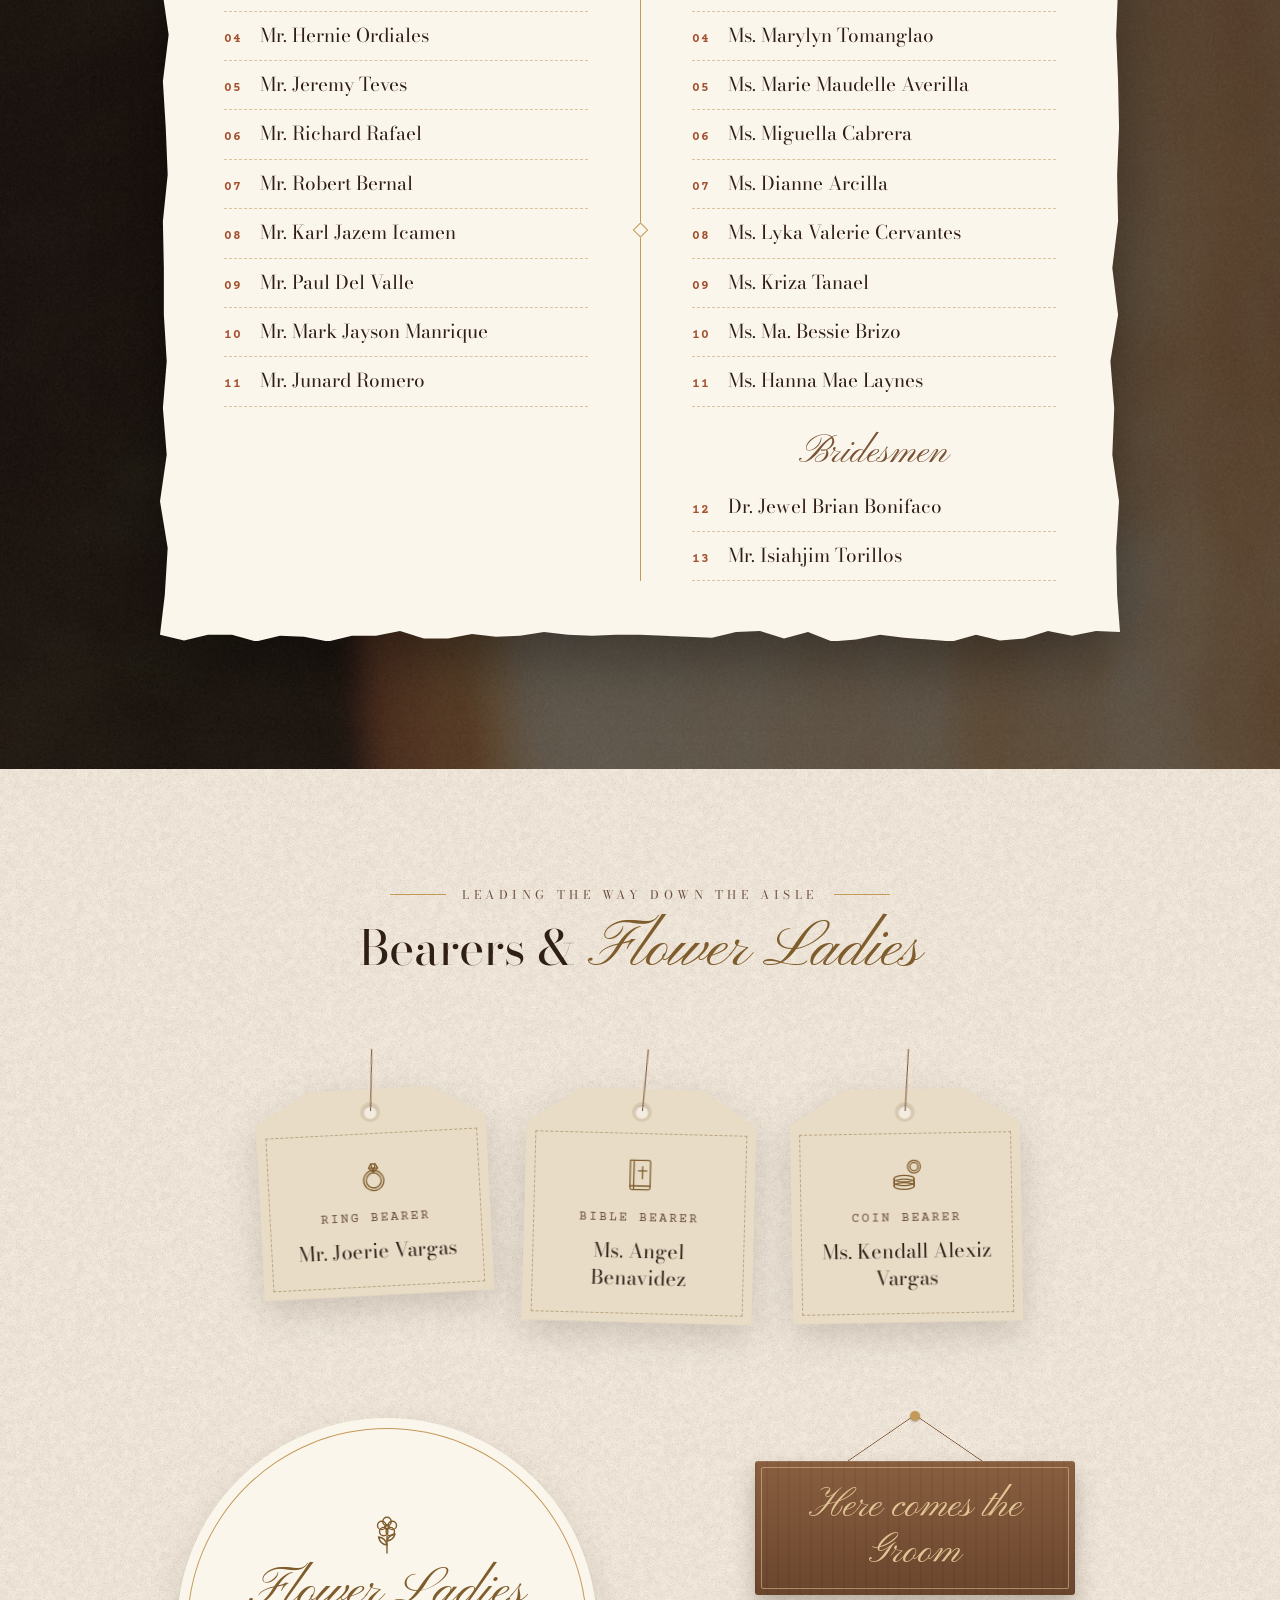
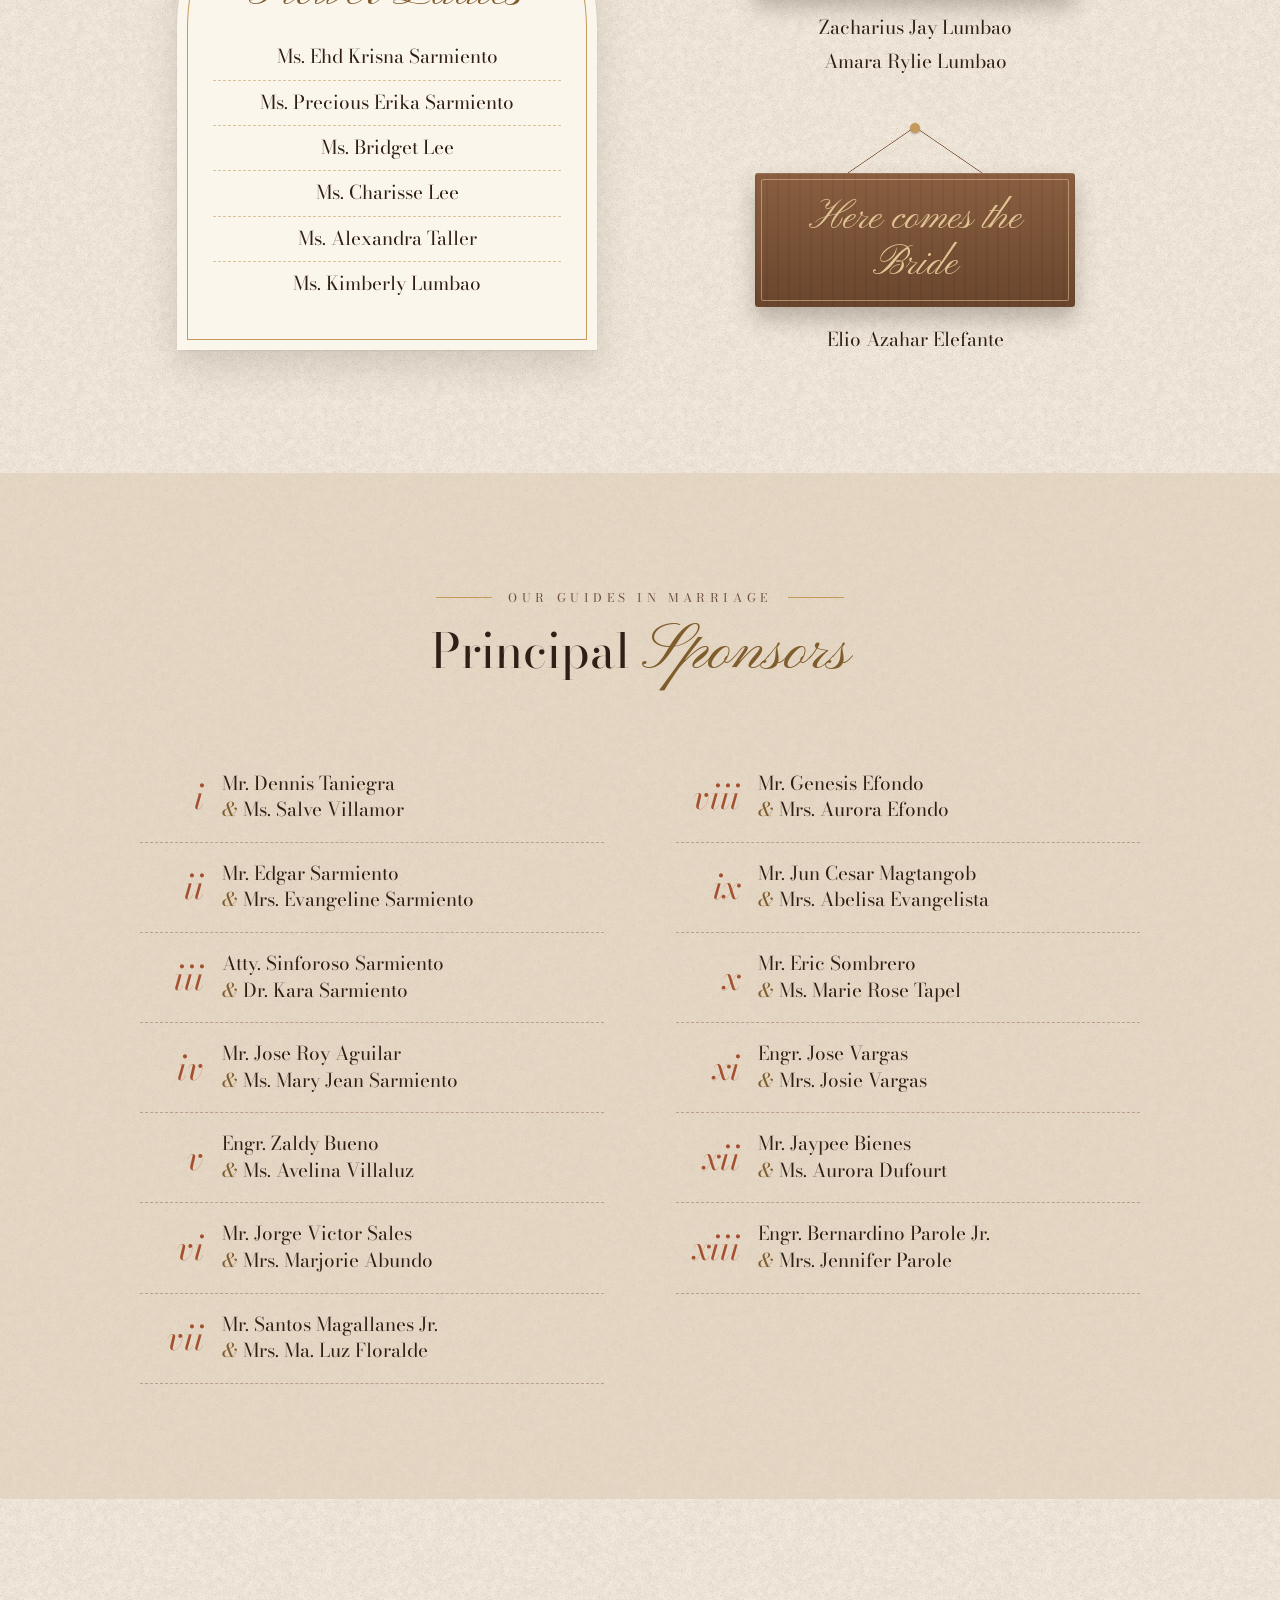
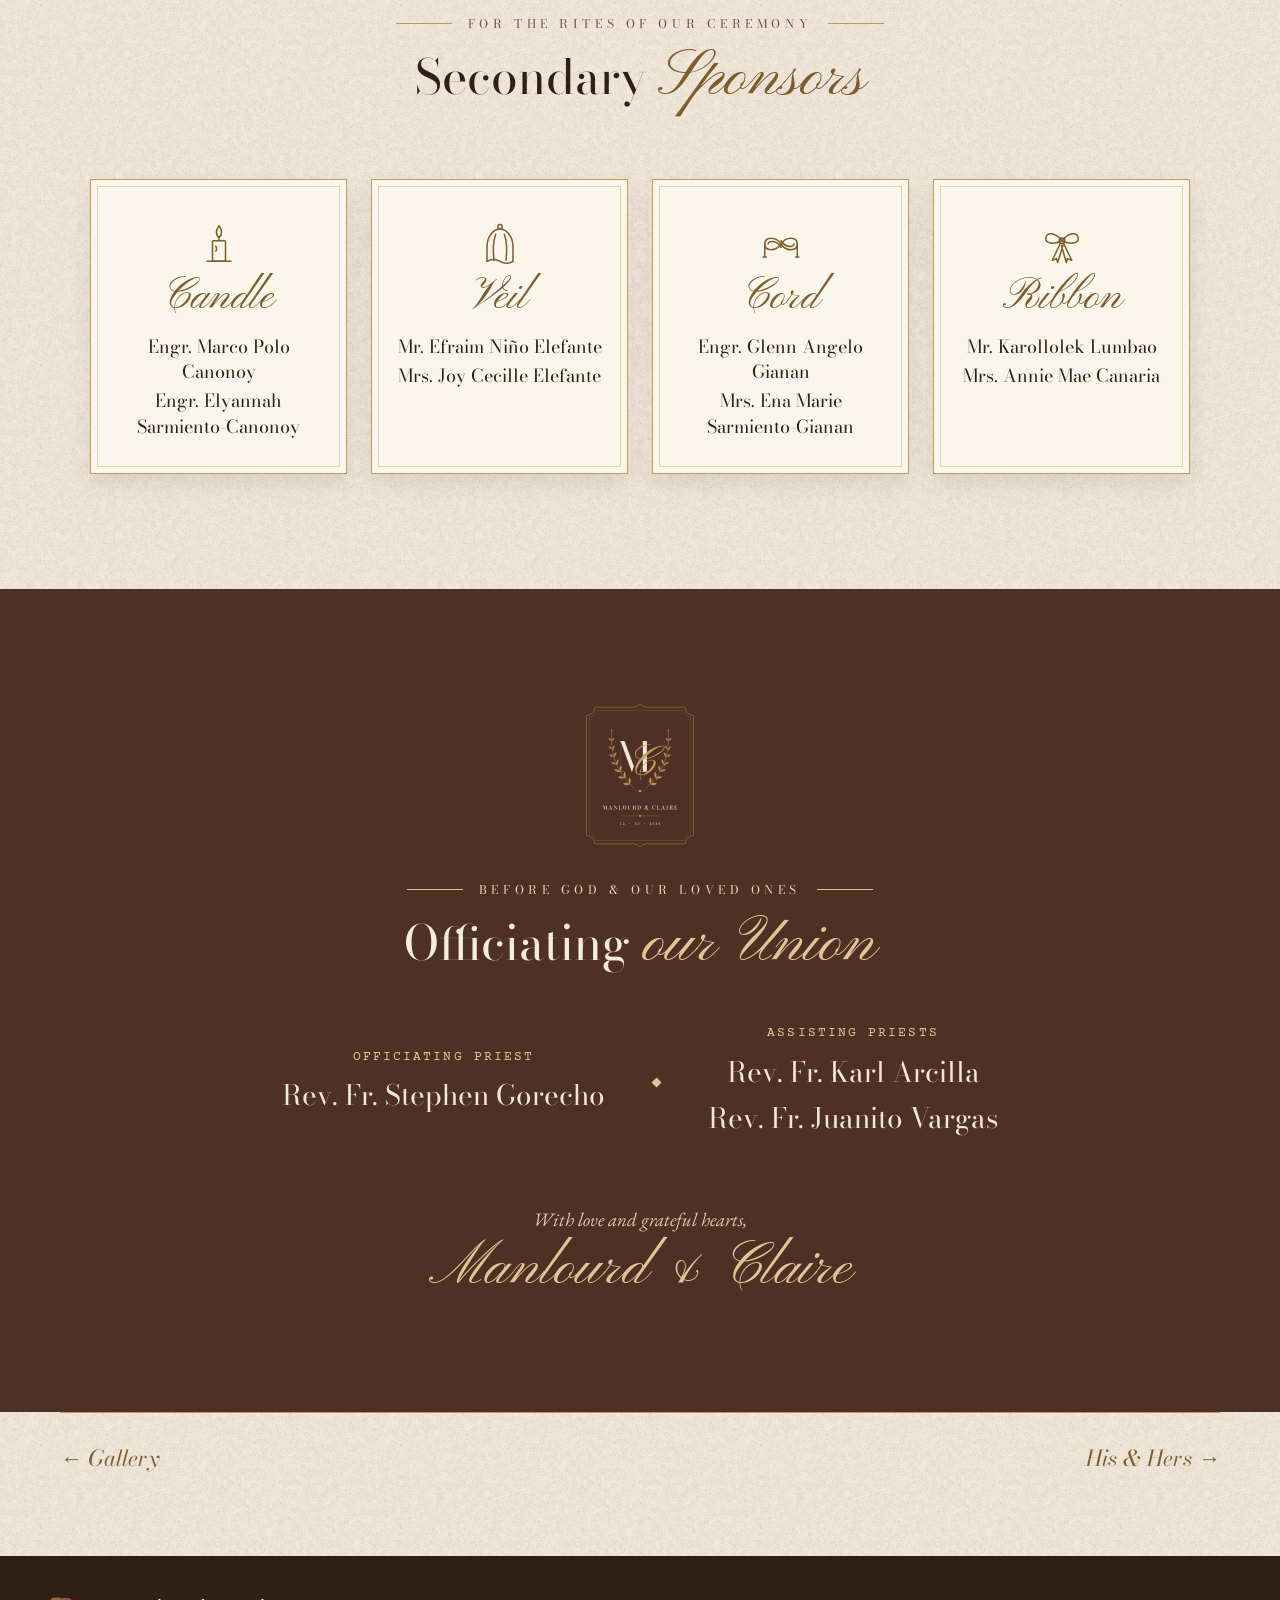
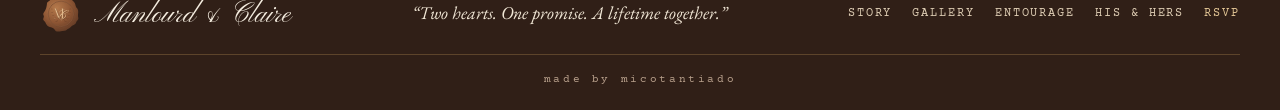
==== commit 177e6613: "edit entourage" ====
--- a/entourage.html
+++ b/entourage.html
@@ -304,7 +304,7 @@
         <article class="rite reveal">
           <svg class="ico" aria-hidden="true"><use href="#i-candle"/></svg>
           <h3 class="script">Candle</h3>
-          <ul><li>Engr. Marco Polo Canonoy</li><li>Engr. Elyannah Canonoy</li></ul>
+          <ul><li>Engr. Marco Polo Canonoy</li><li>Engr. Elyannah Sarmiento-Canonoy</li></ul>
         </article>
         <article class="rite reveal">
           <svg class="ico" aria-hidden="true"><use href="#i-veil"/></svg>
@@ -314,7 +314,7 @@
         <article class="rite reveal">
           <svg class="ico" aria-hidden="true"><use href="#i-cord"/></svg>
           <h3 class="script">Cord</h3>
-          <ul><li>Engr. Glenn Gianan</li><li>Mrs. Ena Marie Gianan</li></ul>
+          <ul><li>Engr. Glenn Angelo Gianan</li><li>Mrs. Ena Marie Sarmiento-Gianan</li></ul>
         </article>
         <article class="rite reveal">
           <svg class="ico" aria-hidden="true"><use href="#i-ribbon"/></svg>
--- a/assets/css/style.css
+++ b/assets/css/style.css
@@ -1025,3 +1025,10 @@
 .music-btn:focus-visible .music-disc { outline: 2px solid var(--gold-light); outline-offset: 3px; }
 @media (max-width: 760px) { .music-btn { right: 14px; bottom: 14px; } .music-disc { width: 46px; height: 46px; } }
 @media (prefers-reduced-motion: reduce) { .music-btn.is-playing .music-disc, .music-btn.is-waiting .music-disc { animation: none; } }
+
+.gallery-hero { overflow: visible; z-index: 2; }
+.gallery-hero + .gal-favs { padding-top: calc(clamp(80px, 9vw, 120px) + 70px); }
+@media (max-width: 760px) {
+  .spread { left: 12px; right: 12px; }
+  .spread-shot { width: 28vw; }
+}
